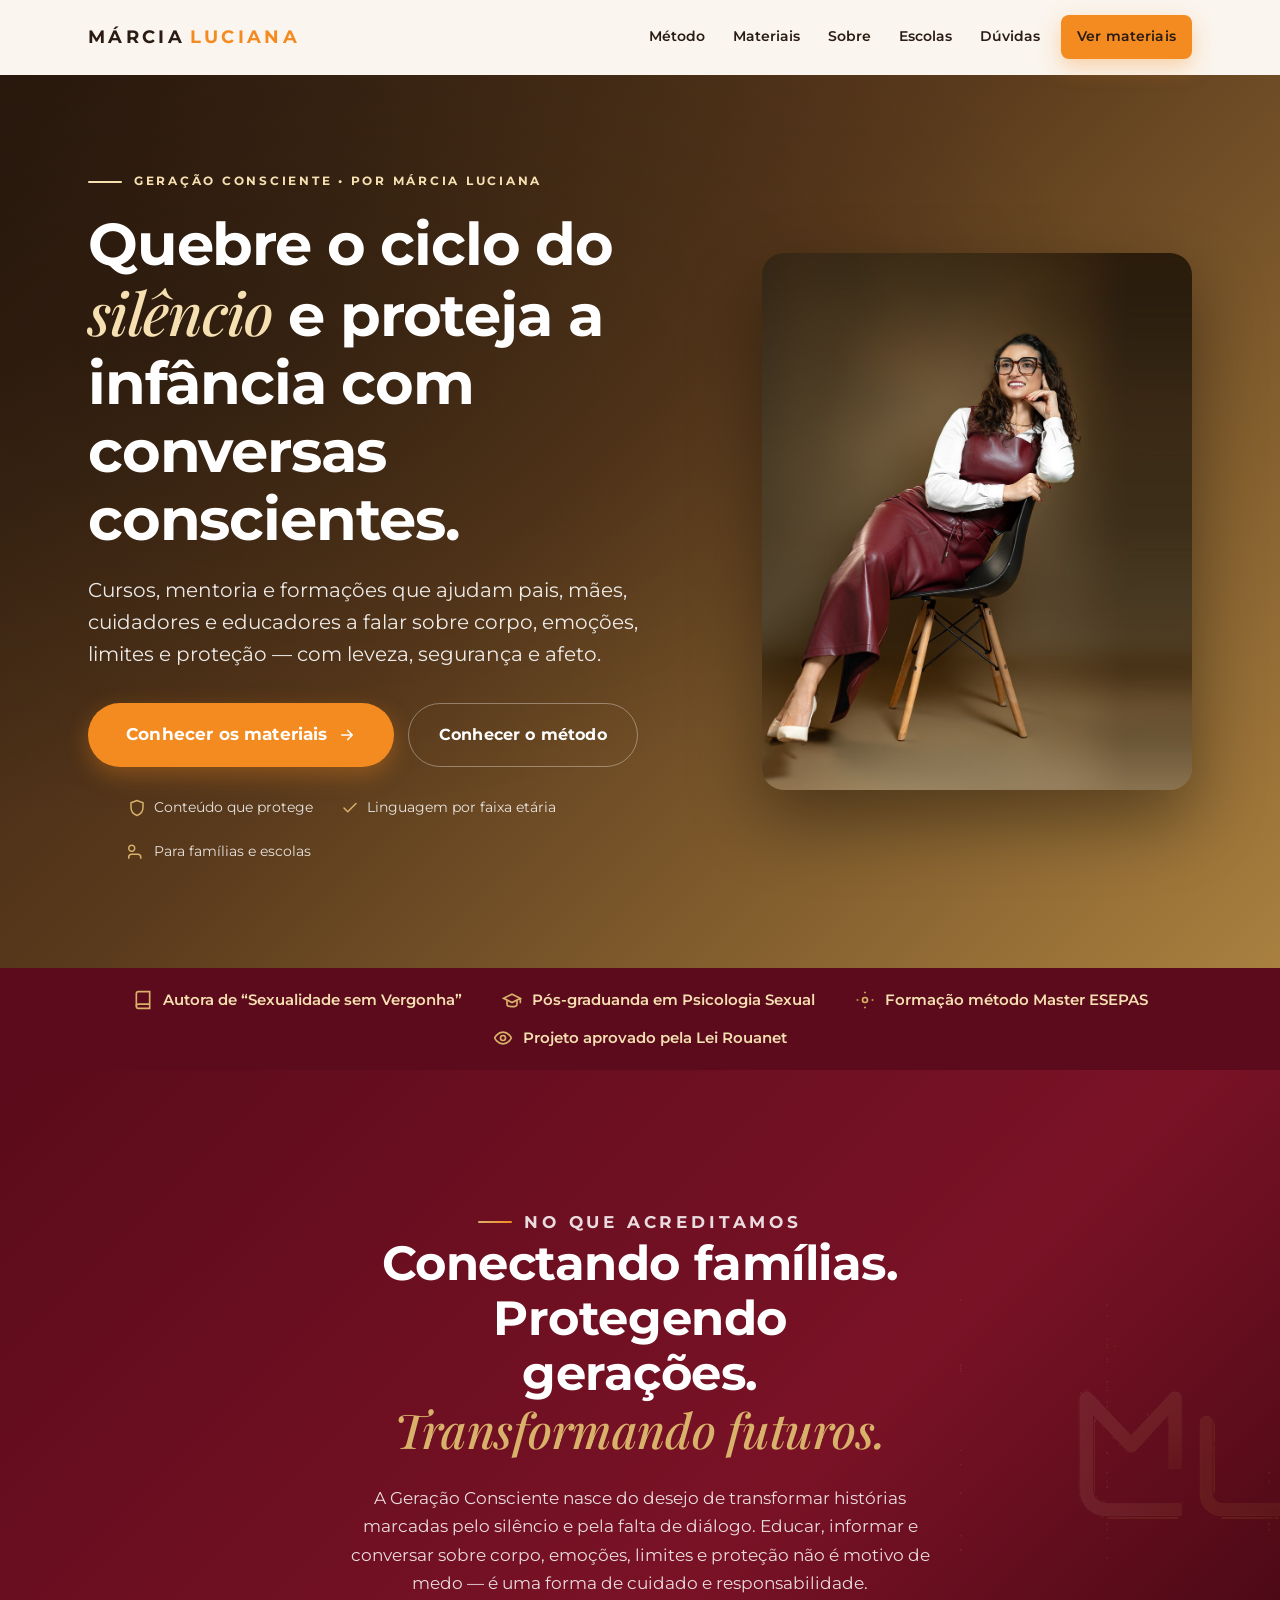
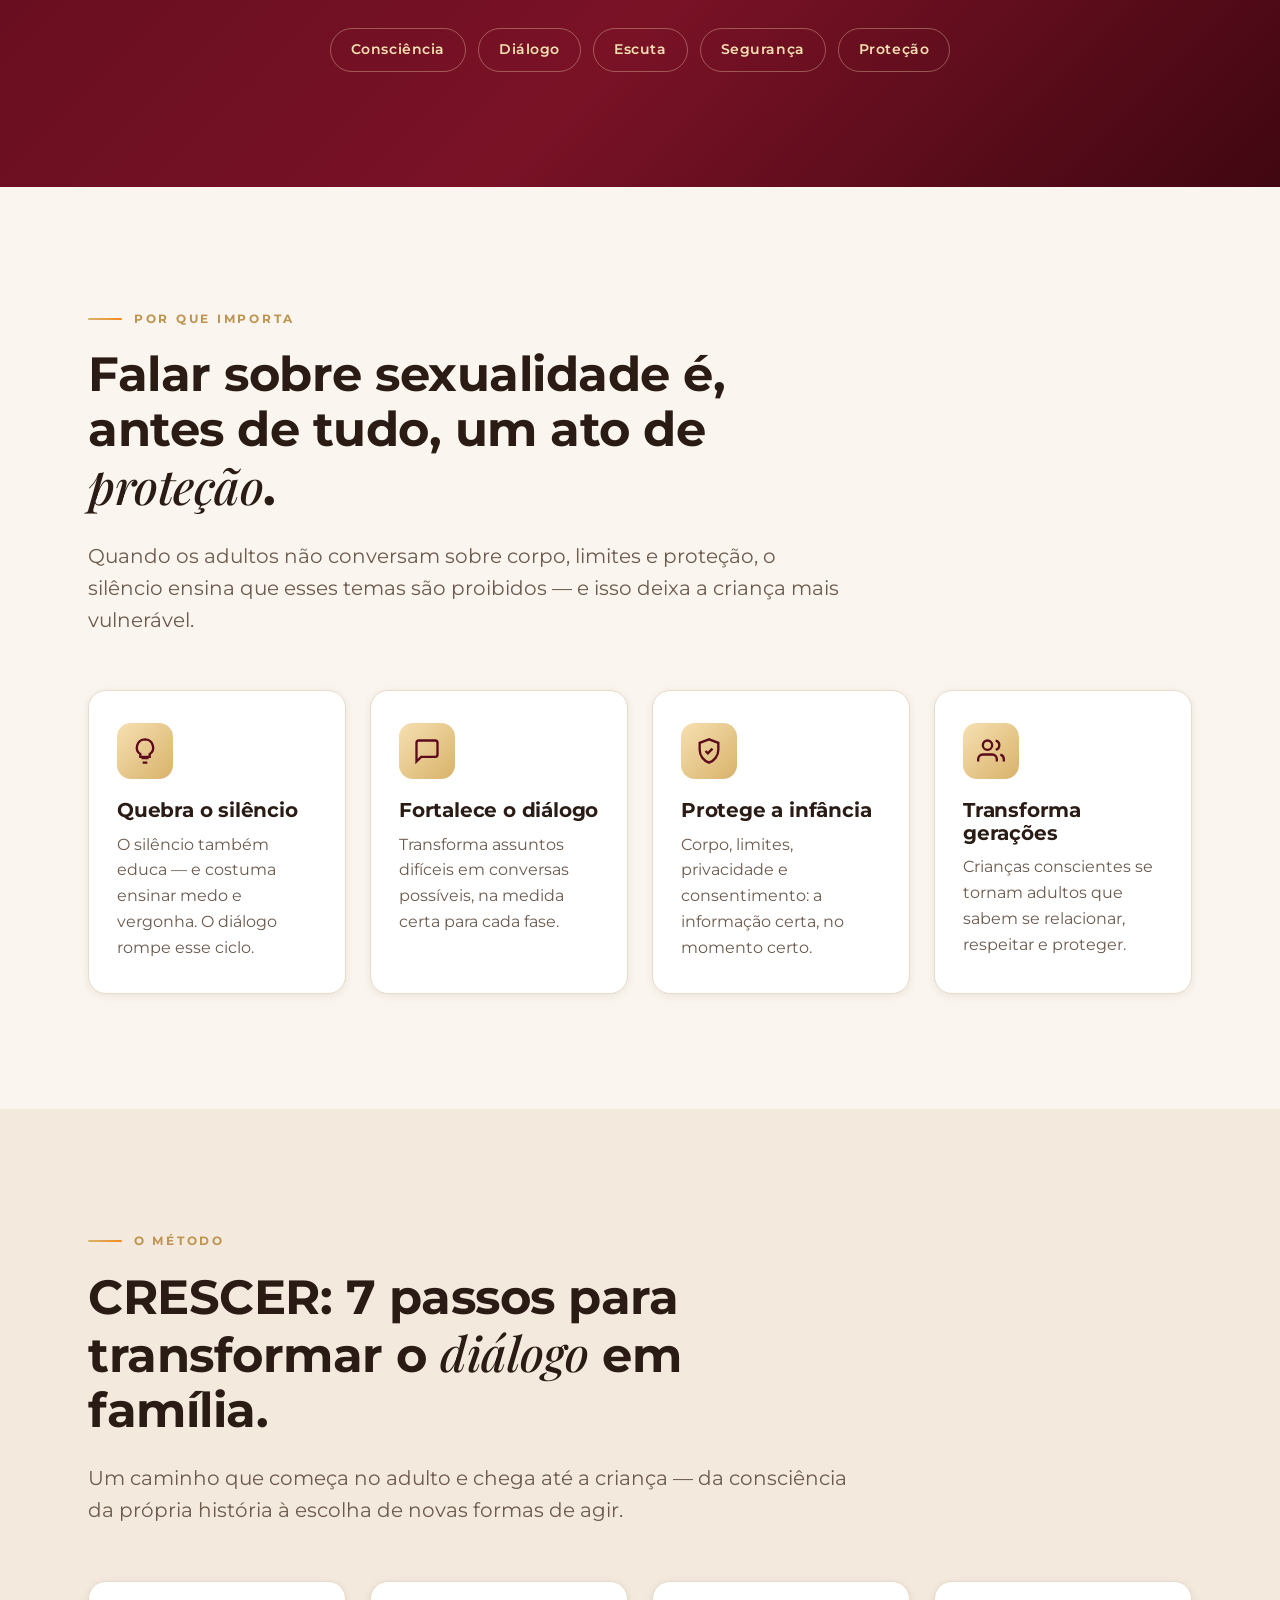
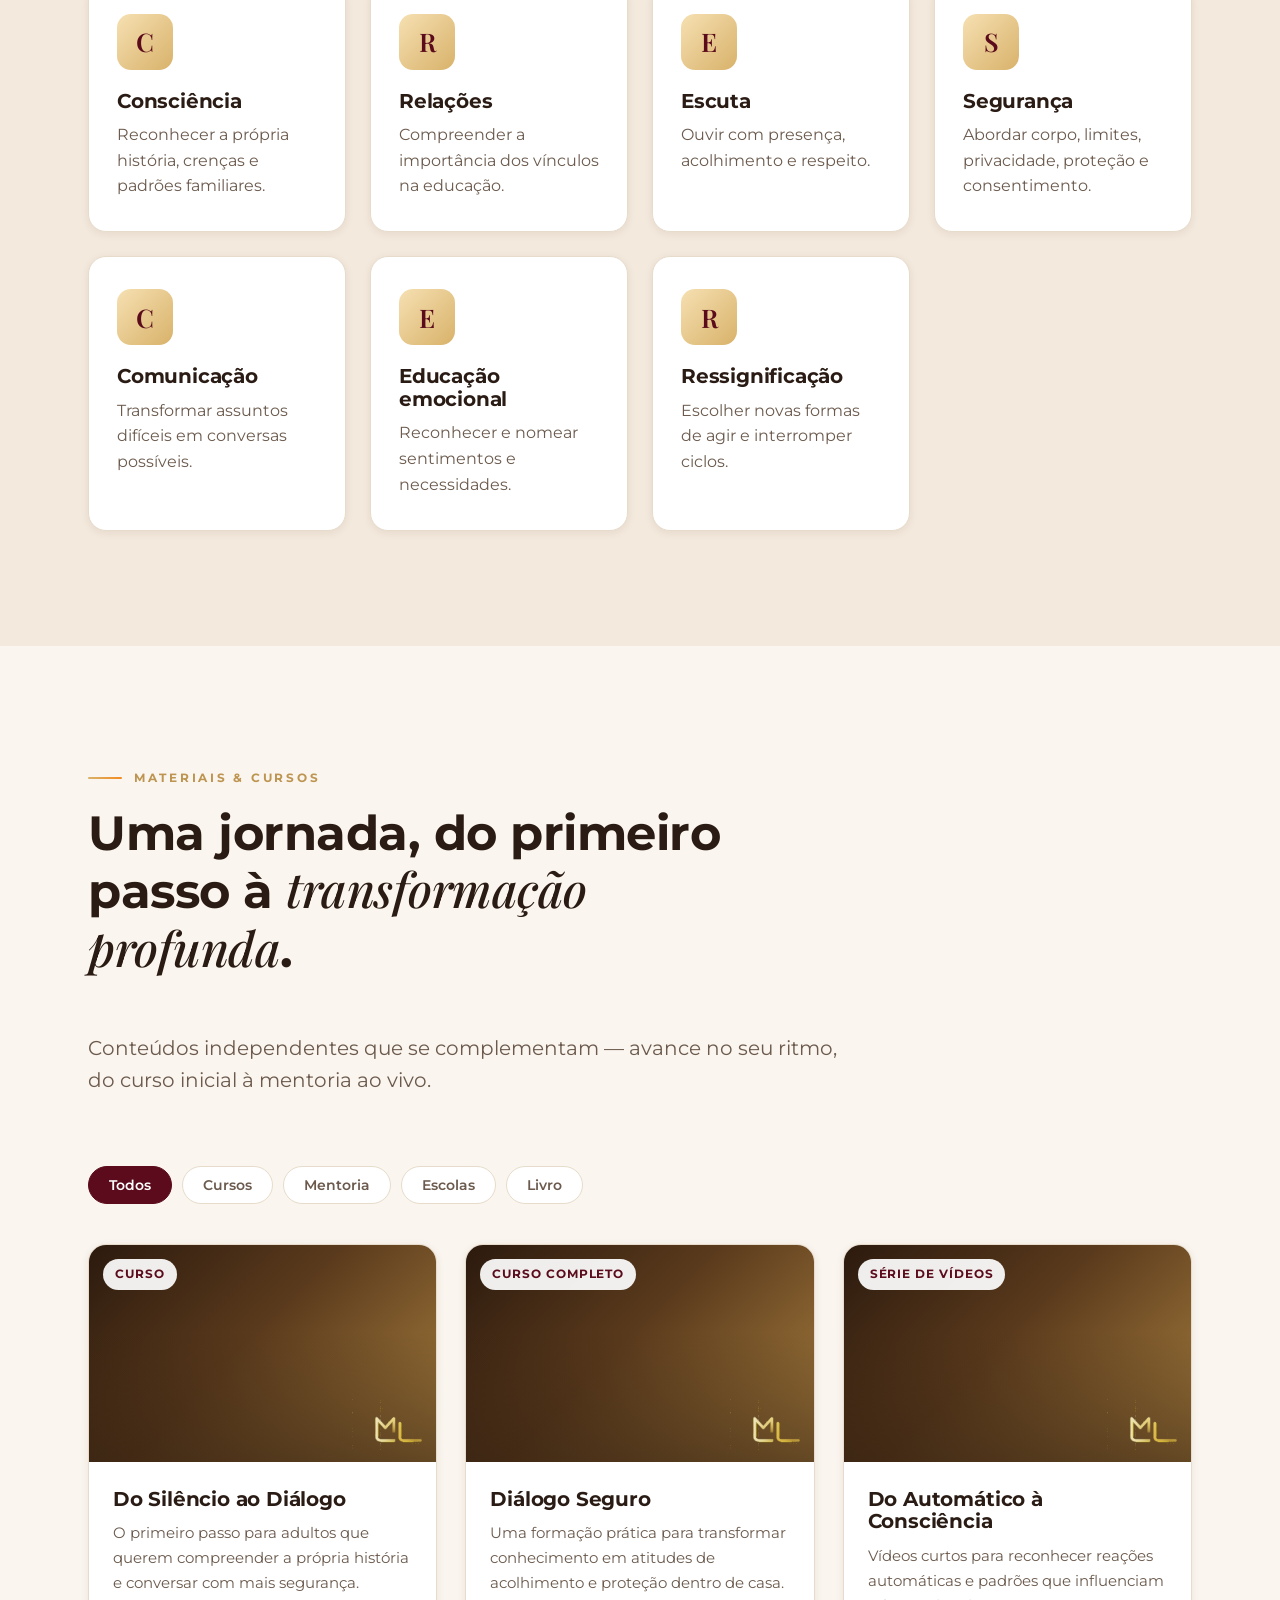
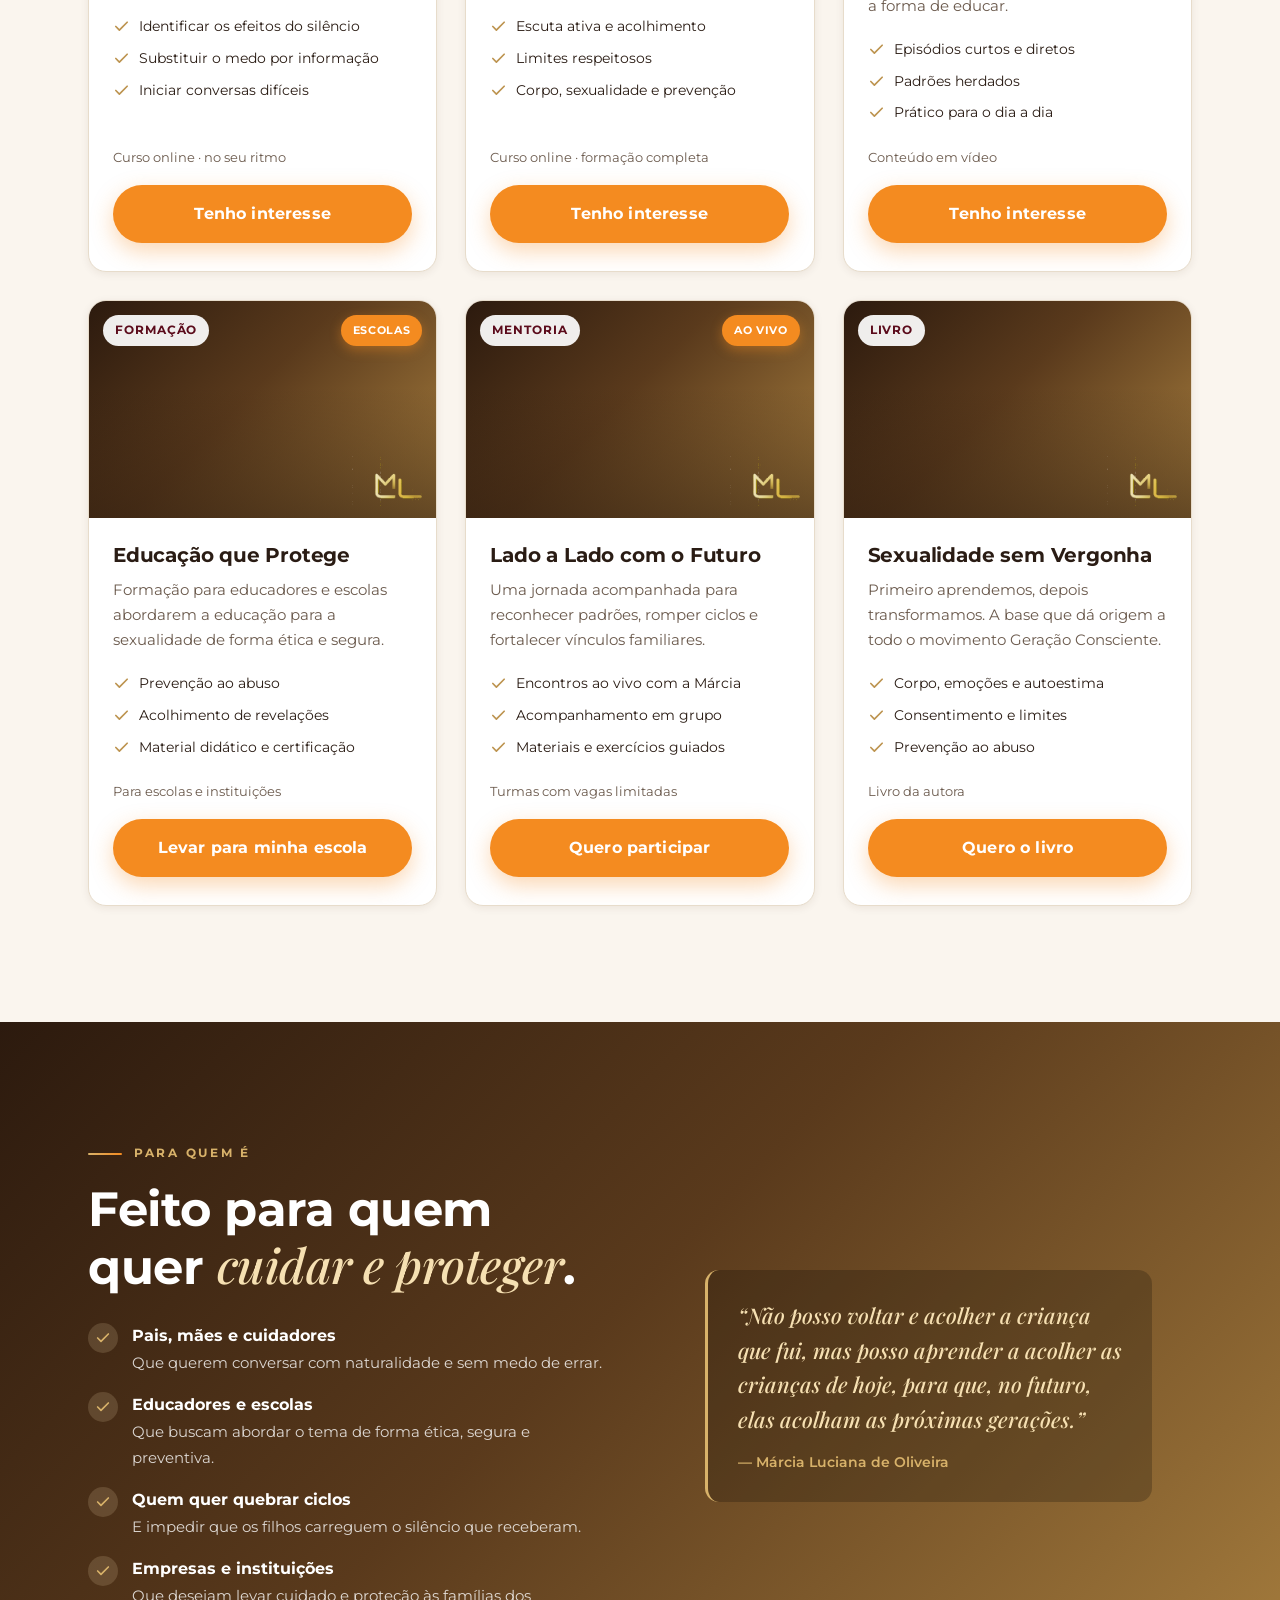
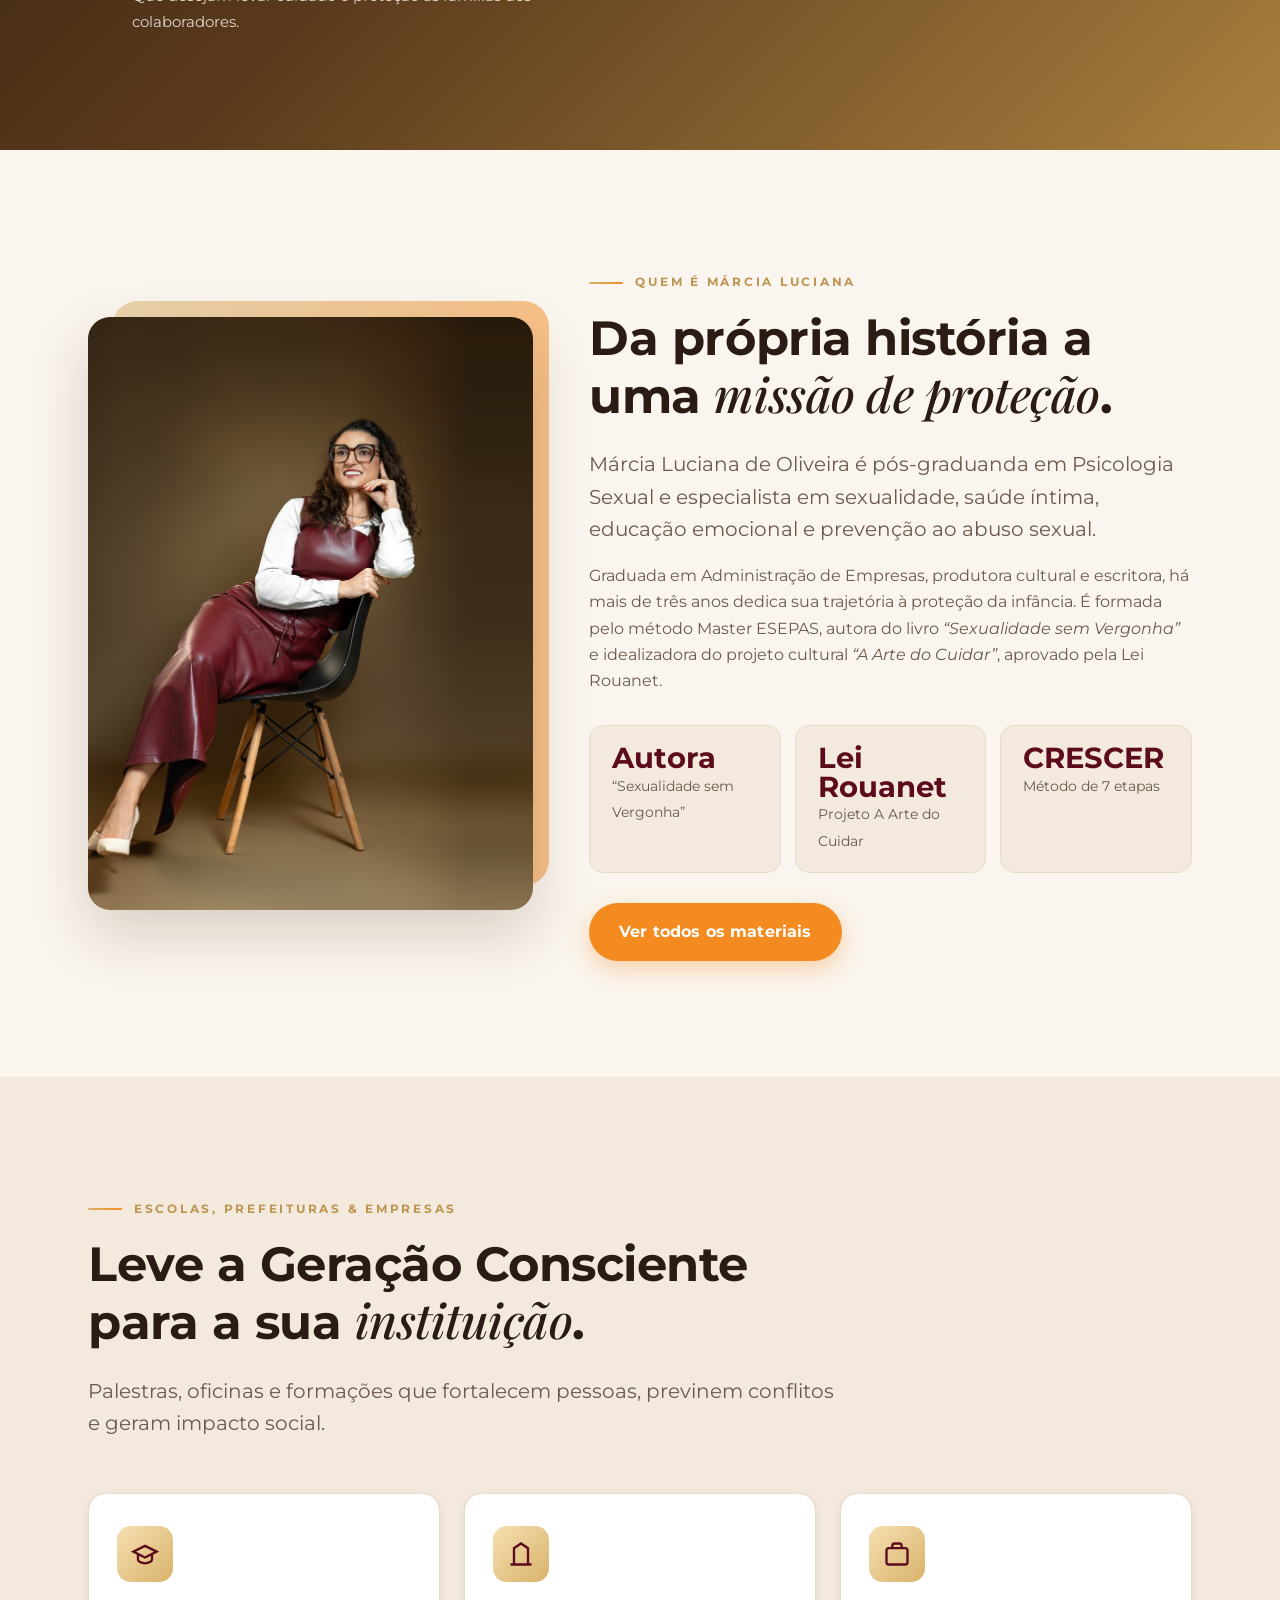
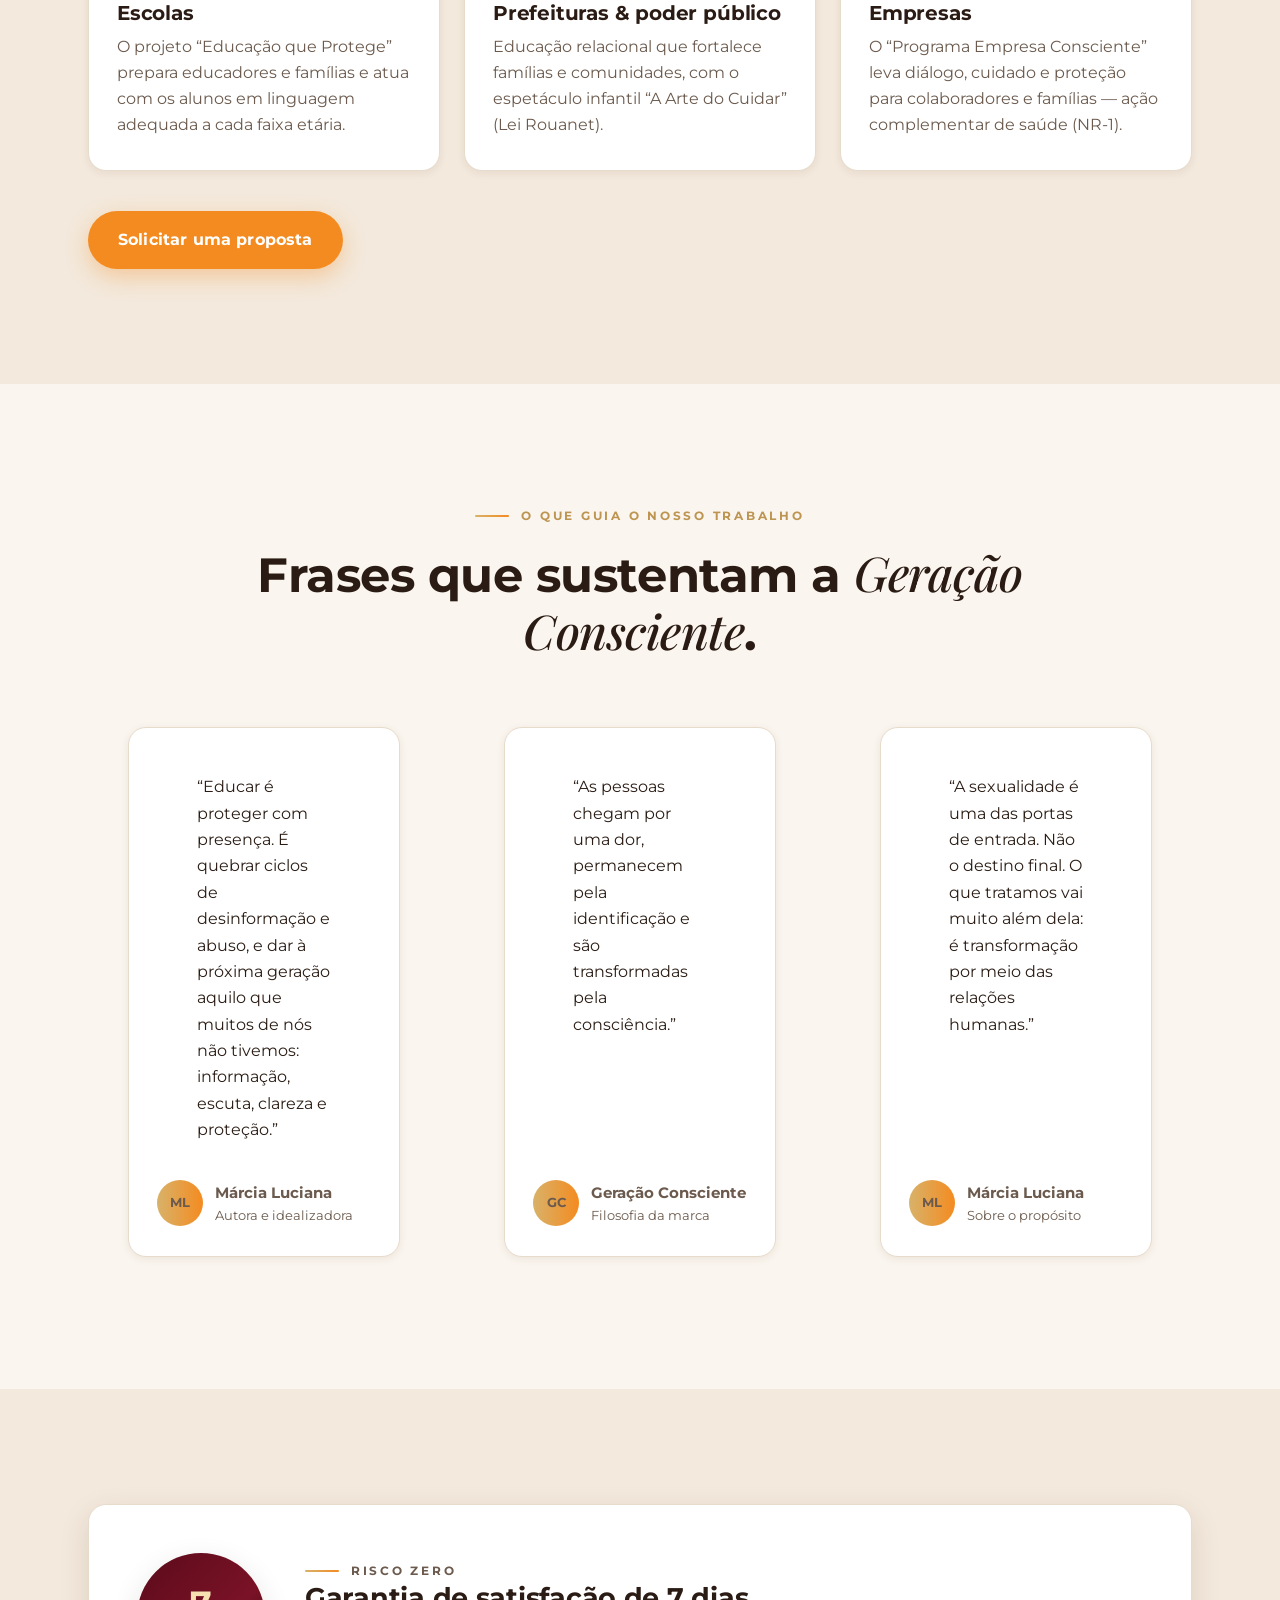
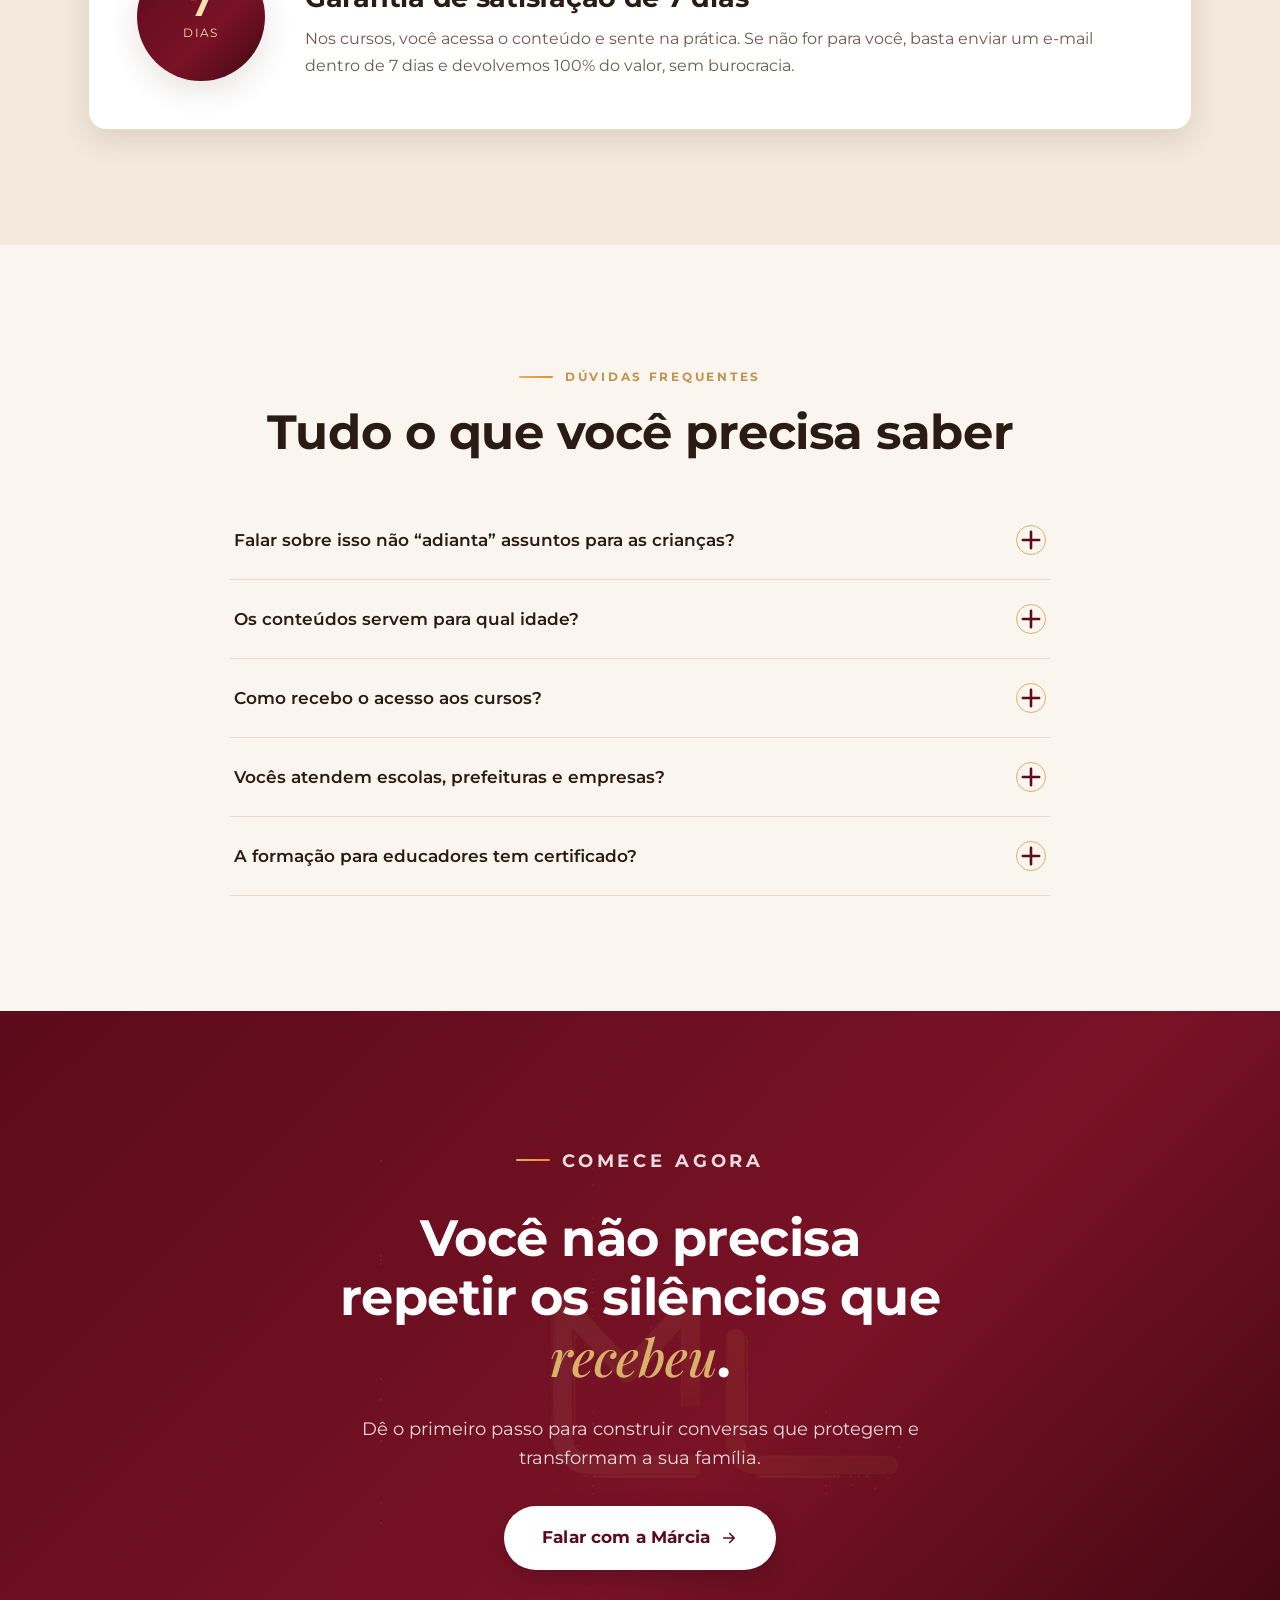
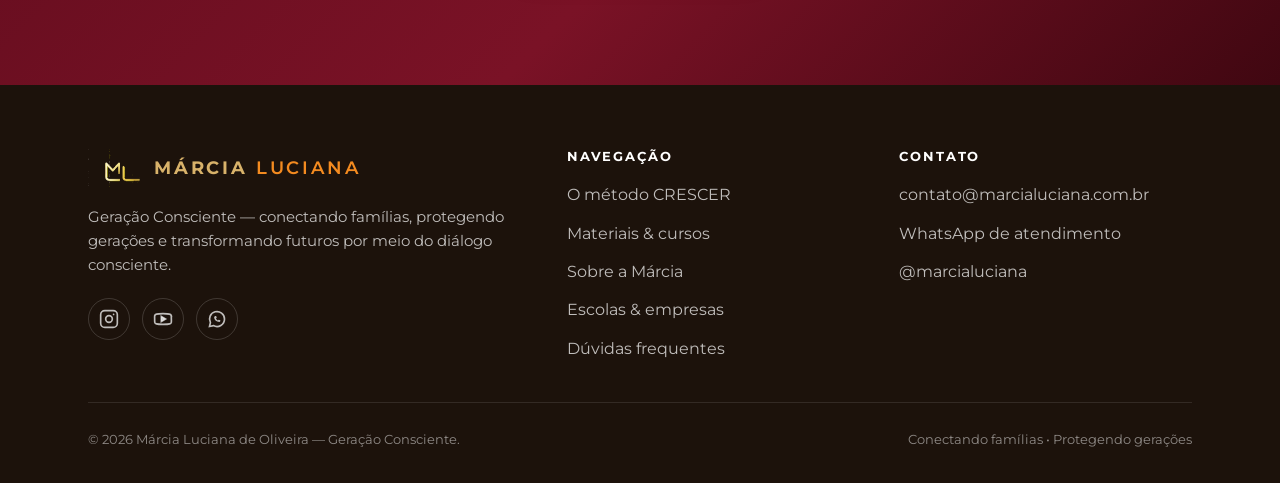
==== index.html @ 2e31415e "Centraliza a foto da seção Sobre Recorta marcia-sobre.jpg centralizando a Márcia no quadro (antes el" ====
<!DOCTYPE html>
<html lang="pt-BR">
<head>
  <meta charset="UTF-8" />
  <meta name="viewport" content="width=device-width, initial-scale=1.0" />
  <meta name="theme-color" content="#5b0b1b" />

  <!-- ===================== SEO ===================== -->
  <title>Márcia Luciana | Geração Consciente — diálogo e proteção em família</title>
  <meta name="description" content="Geração Consciente, por Márcia Luciana: cursos, mentoria e formações que ajudam famílias e escolas a falar sobre corpo, emoções, limites e proteção — quebrando o ciclo do silêncio e prevenindo o abuso." />
  <meta name="author" content="Márcia Luciana de Oliveira" />
  <link rel="canonical" href="https://www.marcialuciana.com.br/" />

  <!-- Open Graph / redes sociais -->
  <meta property="og:type" content="website" />
  <meta property="og:locale" content="pt_BR" />
  <meta property="og:title" content="Márcia Luciana | Geração Consciente" />
  <meta property="og:description" content="Quebre o ciclo do silêncio e proteja a infância com conversas conscientes sobre corpo, emoções, limites e proteção." />
  <meta property="og:image" content="assets/img/marcia-hero.jpg" />
  <meta name="twitter:card" content="summary_large_image" />

  <!-- Favicon -->
  <link rel="icon" type="image/png" href="assets/img/favicon.png" />
  <link rel="apple-touch-icon" href="assets/img/favicon.png" />

  <!-- Fontes -->
  <link rel="preconnect" href="https://fonts.googleapis.com" />
  <link rel="preconnect" href="https://fonts.gstatic.com" crossorigin />
  <link href="https://fonts.googleapis.com/css2?family=Montserrat:ital,wght@0,300;0,400;0,500;0,600;0,700;0,800;1,400&family=Playfair+Display:ital,wght@1,500;1,600&display=swap" rel="stylesheet" />

  <link rel="stylesheet" href="assets/css/styles.css?v=6" />

  <!-- Dados estruturados (SEO) -->
  <script type="application/ld+json">
  {
    "@context": "https://schema.org",
    "@type": "Person",
    "name": "Márcia Luciana de Oliveira",
    "jobTitle": "Especialista em sexualidade, educação emocional e prevenção ao abuso sexual",
    "description": "Pós-graduanda em Psicologia Sexual, autora do livro Sexualidade sem Vergonha e idealizadora do movimento Geração Consciente.",
    "image": "assets/img/marcia-hero.jpg",
    "url": "https://www.marcialuciana.com.br/"
  }
  </script>
</head>
<body>
  <a href="#cursos" class="btn" style="position:absolute;left:-9999px;top:0;z-index:999" onfocus="this.style.left='16px';this.style.top='16px'" onblur="this.style.left='-9999px'">Ir para os materiais</a>

  <!-- ============================ HEADER ============================ -->
  <header class="header" id="topo">
    <div class="container header__inner">
      <a href="#topo" class="brand" aria-label="Márcia Luciana - página inicial">
        <b>MÁRCIA</b> <span>LUCIANA</span>
      </a>

      <nav class="nav" id="nav" aria-label="Navegação principal">
        <a href="#metodo">Método</a>
        <a href="#cursos">Materiais</a>
        <a href="#sobre">Sobre</a>
        <a href="#escolas">Escolas</a>
        <a href="#faq">Dúvidas</a>
        <a href="#cursos" class="btn">Ver materiais</a>
      </nav>
    </div>
  </header>

  <main>
    <!-- ============================ HERO ============================ -->
    <section class="hero" id="inicio">
      <div class="container hero__grid">
        <div class="hero__content">
          <p class="eyebrow hero__eyebrow">Geração Consciente • por Márcia Luciana</p>
          <h1>Quebre o ciclo do <span class="serif">silêncio</span> e proteja a infância com conversas conscientes.</h1>
          <p class="hero__sub">
            Cursos, mentoria e formações que ajudam pais, mães, cuidadores e educadores a falar sobre
            corpo, emoções, limites e proteção — com leveza, segurança e afeto.
          </p>

          <div class="hero__actions">
            <a href="#cursos" class="btn btn--lg">
              Conhecer os materiais
              <svg viewBox="0 0 24 24" fill="none" stroke="currentColor" stroke-width="2.2" aria-hidden="true"><path d="M5 12h14M13 6l6 6-6 6" stroke-linecap="round" stroke-linejoin="round"/></svg>
            </a>
            <a href="#metodo" class="btn btn--ghost" style="color:#fff;border-color:rgba(255,255,255,.35)">Conhecer o método</a>
          </div>

          <ul class="hero__mini">
            <li><svg viewBox="0 0 24 24" fill="none" stroke="currentColor" stroke-width="2" aria-hidden="true"><path d="M12 2 4 5v6c0 5 3.4 9.4 8 11 4.6-1.6 8-6 8-11V5l-8-3Z"/></svg> Conteúdo que protege</li>
            <li><svg viewBox="0 0 24 24" fill="none" stroke="currentColor" stroke-width="2" aria-hidden="true"><path d="M20 6 9 17l-5-5" stroke-linecap="round" stroke-linejoin="round"/></svg> Linguagem por faixa etária</li>
            <li><svg viewBox="0 0 24 24" fill="none" stroke="currentColor" stroke-width="2" aria-hidden="true"><path d="M17 21v-2a4 4 0 0 0-4-4H5a4 4 0 0 0-4 4v2M9 7a4 4 0 1 0 0 .01"/></svg> Para famílias e escolas</li>
          </ul>
        </div>

        <div class="hero__photo">
          <img src="assets/img/marcia-hero-portrait.jpg?v=6" width="1000" height="1249"
               alt="Márcia Luciana, especialista em sexualidade e prevenção ao abuso" fetchpriority="high" />
        </div>
      </div>
    </section>

    <!-- ===================== FAIXA DE CONFIANÇA ===================== -->
    <section class="trust" aria-label="Credenciais">
      <div class="container trust__inner">
        <div class="trust__item"><svg viewBox="0 0 24 24" fill="none" stroke="currentColor" stroke-width="2" aria-hidden="true"><path d="M4 19.5A2.5 2.5 0 0 1 6.5 17H20"/><path d="M6.5 2H20v20H6.5A2.5 2.5 0 0 1 4 19.5v-15A2.5 2.5 0 0 1 6.5 2Z"/></svg> Autora de “Sexualidade sem Vergonha”</div>
        <div class="trust__item"><svg viewBox="0 0 24 24" fill="none" stroke="currentColor" stroke-width="2" aria-hidden="true"><path d="M22 10v6M2 10l10-5 10 5-10 5z"/><path d="M6 12v5c0 1.7 2.7 3 6 3s6-1.3 6-3v-5"/></svg> Pós-graduanda em Psicologia Sexual</div>
        <div class="trust__item"><svg viewBox="0 0 24 24" fill="none" stroke="currentColor" stroke-width="2" aria-hidden="true"><path d="M12 15a3 3 0 1 0 0-6 3 3 0 0 0 0 6Z"/><path d="M12 2v2m0 16v2m10-10h-2M4 12H2"/></svg> Formação método Master ESEPAS</div>
        <div class="trust__item"><svg viewBox="0 0 24 24" fill="none" stroke="currentColor" stroke-width="2" aria-hidden="true"><path d="M12 15a3 3 0 1 0 0-6 3 3 0 0 0 0 6Z"/><path d="M2 12s3-7 10-7 10 7 10 7-3 7-10 7-10-7-10-7Z"/></svg> Projeto aprovado pela Lei Rouanet</div>
      </div>
    </section>

    <!-- ============================ TESE ============================ -->
    <section class="tese section">
      <img class="tese__mono" src="assets/img/ml-monograma.png" alt="" aria-hidden="true" />
      <div class="container">
        <p class="eyebrow eyebrow--center eyebrow--light">No que acreditamos</p>
        <h2>Conectando famílias. Protegendo gerações. <span class="serif">Transformando futuros.</span></h2>
        <p>
          A Geração Consciente nasce do desejo de transformar histórias marcadas pelo silêncio e pela
          falta de diálogo. Educar, informar e conversar sobre corpo, emoções, limites e proteção não é
          motivo de medo — é uma forma de cuidado e responsabilidade.
        </p>
        <div class="tese__pills">
          <span>Consciência</span>
          <span>Diálogo</span>
          <span>Escuta</span>
          <span>Segurança</span>
          <span>Proteção</span>
        </div>
      </div>
    </section>

    <!-- ========================= PILARES ========================= -->
    <section class="section">
      <div class="container">
        <div class="pillars__head reveal">
          <p class="eyebrow">Por que importa</p>
          <h2 class="section-title">Falar sobre sexualidade é, antes de tudo, um ato de <span class="serif">proteção</span>.</h2>
          <p class="lead">Quando os adultos não conversam sobre corpo, limites e proteção, o silêncio ensina que esses temas são proibidos — e isso deixa a criança mais vulnerável.</p>
        </div>

        <div class="pillars__grid">
          <article class="pillar reveal">
            <div class="pillar__icon"><svg viewBox="0 0 24 24" fill="none" stroke="currentColor" stroke-width="2" aria-hidden="true"><path d="M9 18h6M10 22h4M12 2a7 7 0 0 0-4 12.7V17h8v-2.3A7 7 0 0 0 12 2Z"/></svg></div>
            <h3>Quebra o silêncio</h3>
            <p>O silêncio também educa — e costuma ensinar medo e vergonha. O diálogo rompe esse ciclo.</p>
          </article>
          <article class="pillar reveal">
            <div class="pillar__icon"><svg viewBox="0 0 24 24" fill="none" stroke="currentColor" stroke-width="2" aria-hidden="true"><path d="M21 15a2 2 0 0 1-2 2H7l-4 4V5a2 2 0 0 1 2-2h14a2 2 0 0 1 2 2Z"/></svg></div>
            <h3>Fortalece o diálogo</h3>
            <p>Transforma assuntos difíceis em conversas possíveis, na medida certa para cada fase.</p>
          </article>
          <article class="pillar reveal">
            <div class="pillar__icon"><svg viewBox="0 0 24 24" fill="none" stroke="currentColor" stroke-width="2" aria-hidden="true"><path d="M12 2 4 5v6c0 5 3.4 9.4 8 11 4.6-1.6 8-6 8-11V5l-8-3Z"/><path d="m9 12 2 2 4-4"/></svg></div>
            <h3>Protege a infância</h3>
            <p>Corpo, limites, privacidade e consentimento: a informação certa, no momento certo.</p>
          </article>
          <article class="pillar reveal">
            <div class="pillar__icon"><svg viewBox="0 0 24 24" fill="none" stroke="currentColor" stroke-width="2" aria-hidden="true"><path d="M17 21v-2a4 4 0 0 0-4-4H5a4 4 0 0 0-4 4v2"/><circle cx="9" cy="7" r="4"/><path d="M23 21v-2a4 4 0 0 0-3-3.9M16 3.1a4 4 0 0 1 0 7.8"/></svg></div>
            <h3>Transforma gerações</h3>
            <p>Crianças conscientes se tornam adultos que sabem se relacionar, respeitar e proteger.</p>
          </article>
        </div>
      </div>
    </section>

    <!-- ====================== MÉTODO CRESCER ====================== -->
    <section class="section section--areia2" id="metodo">
      <div class="container">
        <div class="pillars__head reveal">
          <p class="eyebrow">O método</p>
          <h2 class="section-title">CRESCER: 7 passos para transformar o <span class="serif">diálogo</span> em família.</h2>
          <p class="lead">Um caminho que começa no adulto e chega até a criança — da consciência da própria história à escolha de novas formas de agir.</p>
        </div>

        <div class="pillars__grid">
          <article class="pillar reveal"><div class="pillar__icon"><span style="font-family:var(--font-serif);font-size:1.6rem;font-weight:600">C</span></div><h3>Consciência</h3><p>Reconhecer a própria história, crenças e padrões familiares.</p></article>
          <article class="pillar reveal"><div class="pillar__icon"><span style="font-family:var(--font-serif);font-size:1.6rem;font-weight:600">R</span></div><h3>Relações</h3><p>Compreender a importância dos vínculos na educação.</p></article>
          <article class="pillar reveal"><div class="pillar__icon"><span style="font-family:var(--font-serif);font-size:1.6rem;font-weight:600">E</span></div><h3>Escuta</h3><p>Ouvir com presença, acolhimento e respeito.</p></article>
          <article class="pillar reveal"><div class="pillar__icon"><span style="font-family:var(--font-serif);font-size:1.6rem;font-weight:600">S</span></div><h3>Segurança</h3><p>Abordar corpo, limites, privacidade, proteção e consentimento.</p></article>
          <article class="pillar reveal"><div class="pillar__icon"><span style="font-family:var(--font-serif);font-size:1.6rem;font-weight:600">C</span></div><h3>Comunicação</h3><p>Transformar assuntos difíceis em conversas possíveis.</p></article>
          <article class="pillar reveal"><div class="pillar__icon"><span style="font-family:var(--font-serif);font-size:1.6rem;font-weight:600">E</span></div><h3>Educação emocional</h3><p>Reconhecer e nomear sentimentos e necessidades.</p></article>
          <article class="pillar reveal"><div class="pillar__icon"><span style="font-family:var(--font-serif);font-size:1.6rem;font-weight:600">R</span></div><h3>Ressignificação</h3><p>Escolher novas formas de agir e interromper ciclos.</p></article>
        </div>
      </div>
    </section>

    <!-- ============================ MATERIAIS ============================ -->
    <section class="section" id="cursos">
      <div class="container">
        <div class="cursos__head reveal">
          <div>
            <p class="eyebrow">Materiais &amp; cursos</p>
            <h2 class="section-title">Uma jornada, do primeiro passo à <span class="serif">transformação profunda</span>.</h2>
          </div>
          <p class="lead">Conteúdos independentes que se complementam — avance no seu ritmo, do curso inicial à mentoria ao vivo.</p>
        </div>

        <!-- Filtros por categoria -->
        <div class="filtros" role="tablist" aria-label="Filtrar por categoria">
          <button class="filtro is-active" data-filter="todos">Todos</button>
          <button class="filtro" data-filter="curso">Cursos</button>
          <button class="filtro" data-filter="mentoria">Mentoria</button>
          <button class="filtro" data-filter="escola">Escolas</button>
          <button class="filtro" data-filter="livro">Livro</button>
        </div>

        <div class="cards">

          <!-- Curso — Do Silêncio ao Diálogo -->
          <article class="card reveal" data-cat="curso">
            <div class="card__media">
              <span class="card__tag">Curso</span>
              <img class="mono-water" src="assets/img/ml-monograma.png" alt="" aria-hidden="true" />
            </div>
            <div class="card__body">
              <h3>Do Silêncio ao Diálogo</h3>
              <p class="card__desc">O primeiro passo para adultos que querem compreender a própria história e conversar com mais segurança.</p>
              <ul class="card__feat">
                <li><svg viewBox="0 0 24 24" fill="none" stroke="currentColor" stroke-width="2.4" aria-hidden="true"><path d="M20 6 9 17l-5-5" stroke-linecap="round" stroke-linejoin="round"/></svg> Identificar os efeitos do silêncio</li>
                <li><svg viewBox="0 0 24 24" fill="none" stroke="currentColor" stroke-width="2.4" aria-hidden="true"><path d="M20 6 9 17l-5-5" stroke-linecap="round" stroke-linejoin="round"/></svg> Substituir o medo por informação</li>
                <li><svg viewBox="0 0 24 24" fill="none" stroke="currentColor" stroke-width="2.4" aria-hidden="true"><path d="M20 6 9 17l-5-5" stroke-linecap="round" stroke-linejoin="round"/></svg> Iniciar conversas difíceis</li>
              </ul>
              <div class="card__foot">
                <p class="card__installments" style="margin-top:0">Curso online · no seu ritmo</p>
                <a class="btn btn--block" href="#contato" rel="noopener">Tenho interesse</a>
              </div>
            </div>
          </article>

          <!-- Curso completo — Diálogo Seguro -->
          <article class="card reveal" data-cat="curso">
            <div class="card__media">
              <span class="card__tag">Curso completo</span>
              <img class="mono-water" src="assets/img/ml-monograma.png" alt="" aria-hidden="true" />
            </div>
            <div class="card__body">
              <h3>Diálogo Seguro</h3>
              <p class="card__desc">Uma formação prática para transformar conhecimento em atitudes de acolhimento e proteção dentro de casa.</p>
              <ul class="card__feat">
                <li><svg viewBox="0 0 24 24" fill="none" stroke="currentColor" stroke-width="2.4" aria-hidden="true"><path d="M20 6 9 17l-5-5" stroke-linecap="round" stroke-linejoin="round"/></svg> Escuta ativa e acolhimento</li>
                <li><svg viewBox="0 0 24 24" fill="none" stroke="currentColor" stroke-width="2.4" aria-hidden="true"><path d="M20 6 9 17l-5-5" stroke-linecap="round" stroke-linejoin="round"/></svg> Limites respeitosos</li>
                <li><svg viewBox="0 0 24 24" fill="none" stroke="currentColor" stroke-width="2.4" aria-hidden="true"><path d="M20 6 9 17l-5-5" stroke-linecap="round" stroke-linejoin="round"/></svg> Corpo, sexualidade e prevenção</li>
              </ul>
              <div class="card__foot">
                <p class="card__installments" style="margin-top:0">Curso online · formação completa</p>
                <a class="btn btn--block" href="#contato" rel="noopener">Tenho interesse</a>
              </div>
            </div>
          </article>

          <!-- Série de vídeos — Do Automático à Consciência -->
          <article class="card reveal" data-cat="curso">
            <div class="card__media">
              <span class="card__tag">Série de vídeos</span>
              <img class="mono-water" src="assets/img/ml-monograma.png" alt="" aria-hidden="true" />
            </div>
            <div class="card__body">
              <h3>Do Automático à Consciência</h3>
              <p class="card__desc">Vídeos curtos para reconhecer reações automáticas e padrões que influenciam a forma de educar.</p>
              <ul class="card__feat">
                <li><svg viewBox="0 0 24 24" fill="none" stroke="currentColor" stroke-width="2.4" aria-hidden="true"><path d="M20 6 9 17l-5-5" stroke-linecap="round" stroke-linejoin="round"/></svg> Episódios curtos e diretos</li>
                <li><svg viewBox="0 0 24 24" fill="none" stroke="currentColor" stroke-width="2.4" aria-hidden="true"><path d="M20 6 9 17l-5-5" stroke-linecap="round" stroke-linejoin="round"/></svg> Padrões herdados</li>
                <li><svg viewBox="0 0 24 24" fill="none" stroke="currentColor" stroke-width="2.4" aria-hidden="true"><path d="M20 6 9 17l-5-5" stroke-linecap="round" stroke-linejoin="round"/></svg> Prático para o dia a dia</li>
              </ul>
              <div class="card__foot">
                <p class="card__installments" style="margin-top:0">Conteúdo em vídeo</p>
                <a class="btn btn--block" href="#contato" rel="noopener">Tenho interesse</a>
              </div>
            </div>
          </article>

          <!-- Formação — Educação que Protege (escolas) -->
          <article class="card reveal" data-cat="escola">
            <div class="card__media">
              <span class="card__tag">Formação</span>
              <span class="card__flag">Escolas</span>
              <img class="mono-water" src="assets/img/ml-monograma.png" alt="" aria-hidden="true" />
            </div>
            <div class="card__body">
              <h3>Educação que Protege</h3>
              <p class="card__desc">Formação para educadores e escolas abordarem a educação para a sexualidade de forma ética e segura.</p>
              <ul class="card__feat">
                <li><svg viewBox="0 0 24 24" fill="none" stroke="currentColor" stroke-width="2.4" aria-hidden="true"><path d="M20 6 9 17l-5-5" stroke-linecap="round" stroke-linejoin="round"/></svg> Prevenção ao abuso</li>
                <li><svg viewBox="0 0 24 24" fill="none" stroke="currentColor" stroke-width="2.4" aria-hidden="true"><path d="M20 6 9 17l-5-5" stroke-linecap="round" stroke-linejoin="round"/></svg> Acolhimento de revelações</li>
                <li><svg viewBox="0 0 24 24" fill="none" stroke="currentColor" stroke-width="2.4" aria-hidden="true"><path d="M20 6 9 17l-5-5" stroke-linecap="round" stroke-linejoin="round"/></svg> Material didático e certificação</li>
              </ul>
              <div class="card__foot">
                <p class="card__installments" style="margin-top:0">Para escolas e instituições</p>
                <a class="btn btn--block" href="#contato" rel="noopener">Levar para minha escola</a>
              </div>
            </div>
          </article>

          <!-- Mentoria — Lado a Lado com o Futuro -->
          <article class="card reveal" data-cat="mentoria">
            <div class="card__media">
              <span class="card__tag">Mentoria</span>
              <span class="card__flag">Ao vivo</span>
              <img class="mono-water" src="assets/img/ml-monograma.png" alt="" aria-hidden="true" />
            </div>
            <div class="card__body">
              <h3>Lado a Lado com o Futuro</h3>
              <p class="card__desc">Uma jornada acompanhada para reconhecer padrões, romper ciclos e fortalecer vínculos familiares.</p>
              <ul class="card__feat">
                <li><svg viewBox="0 0 24 24" fill="none" stroke="currentColor" stroke-width="2.4" aria-hidden="true"><path d="M20 6 9 17l-5-5" stroke-linecap="round" stroke-linejoin="round"/></svg> Encontros ao vivo com a Márcia</li>
                <li><svg viewBox="0 0 24 24" fill="none" stroke="currentColor" stroke-width="2.4" aria-hidden="true"><path d="M20 6 9 17l-5-5" stroke-linecap="round" stroke-linejoin="round"/></svg> Acompanhamento em grupo</li>
                <li><svg viewBox="0 0 24 24" fill="none" stroke="currentColor" stroke-width="2.4" aria-hidden="true"><path d="M20 6 9 17l-5-5" stroke-linecap="round" stroke-linejoin="round"/></svg> Materiais e exercícios guiados</li>
              </ul>
              <div class="card__foot">
                <p class="card__installments" style="margin-top:0">Turmas com vagas limitadas</p>
                <a class="btn btn--block" href="#contato" rel="noopener">Quero participar</a>
              </div>
            </div>
          </article>

          <!-- Livro — Sexualidade sem Vergonha -->
          <article class="card reveal" data-cat="livro">
            <div class="card__media">
              <span class="card__tag">Livro</span>
              <img class="mono-water" src="assets/img/ml-monograma.png" alt="" aria-hidden="true" />
            </div>
            <div class="card__body">
              <h3>Sexualidade sem Vergonha</h3>
              <p class="card__desc">Primeiro aprendemos, depois transformamos. A base que dá origem a todo o movimento Geração Consciente.</p>
              <ul class="card__feat">
                <li><svg viewBox="0 0 24 24" fill="none" stroke="currentColor" stroke-width="2.4" aria-hidden="true"><path d="M20 6 9 17l-5-5" stroke-linecap="round" stroke-linejoin="round"/></svg> Corpo, emoções e autoestima</li>
                <li><svg viewBox="0 0 24 24" fill="none" stroke="currentColor" stroke-width="2.4" aria-hidden="true"><path d="M20 6 9 17l-5-5" stroke-linecap="round" stroke-linejoin="round"/></svg> Consentimento e limites</li>
                <li><svg viewBox="0 0 24 24" fill="none" stroke="currentColor" stroke-width="2.4" aria-hidden="true"><path d="M20 6 9 17l-5-5" stroke-linecap="round" stroke-linejoin="round"/></svg> Prevenção ao abuso</li>
              </ul>
              <div class="card__foot">
                <p class="card__installments" style="margin-top:0">Livro da autora</p>
                <a class="btn btn--block" href="#contato" rel="noopener">Quero o livro</a>
              </div>
            </div>
          </article>

        </div>
      </div>
    </section>

    <!-- ========================= PARA QUEM É ========================= -->
    <section class="para section" id="para-quem">
      <div class="container para__grid">
        <div class="reveal">
          <p class="eyebrow eyebrow--light">Para quem é</p>
          <h2 class="section-title" style="color:#fff">Feito para quem quer <span class="serif" style="color:var(--creme)">cuidar e proteger</span>.</h2>
          <ul class="para__list">
            <li>
              <span class="chk"><svg viewBox="0 0 24 24" fill="none" stroke="currentColor" stroke-width="2.5" aria-hidden="true"><path d="M20 6 9 17l-5-5" stroke-linecap="round" stroke-linejoin="round"/></svg></span>
              <div><strong>Pais, mães e cuidadores</strong><span>Que querem conversar com naturalidade e sem medo de errar.</span></div>
            </li>
            <li>
              <span class="chk"><svg viewBox="0 0 24 24" fill="none" stroke="currentColor" stroke-width="2.5" aria-hidden="true"><path d="M20 6 9 17l-5-5" stroke-linecap="round" stroke-linejoin="round"/></svg></span>
              <div><strong>Educadores e escolas</strong><span>Que buscam abordar o tema de forma ética, segura e preventiva.</span></div>
            </li>
            <li>
              <span class="chk"><svg viewBox="0 0 24 24" fill="none" stroke="currentColor" stroke-width="2.5" aria-hidden="true"><path d="M20 6 9 17l-5-5" stroke-linecap="round" stroke-linejoin="round"/></svg></span>
              <div><strong>Quem quer quebrar ciclos</strong><span>E impedir que os filhos carreguem o silêncio que receberam.</span></div>
            </li>
            <li>
              <span class="chk"><svg viewBox="0 0 24 24" fill="none" stroke="currentColor" stroke-width="2.5" aria-hidden="true"><path d="M20 6 9 17l-5-5" stroke-linecap="round" stroke-linejoin="round"/></svg></span>
              <div><strong>Empresas e instituições</strong><span>Que desejam levar cuidado e proteção às famílias dos colaboradores.</span></div>
            </li>
          </ul>
        </div>
        <blockquote class="para__quote reveal">
          <span class="serif">“Não posso voltar e acolher a criança que fui, mas posso aprender a acolher as crianças de hoje, para que, no futuro, elas acolham as próximas gerações.”</span>
          <cite>— Márcia Luciana de Oliveira</cite>
        </blockquote>
      </div>
    </section>

    <!-- ============================ SOBRE ============================ -->
    <section class="section" id="sobre">
      <div class="container sobre__grid">
        <div class="sobre__photo reveal">
          <img src="assets/img/marcia-sobre.jpg?v=7" width="900" height="1199"
               alt="Retrato de Márcia Luciana de Oliveira" loading="lazy" />
        </div>
        <div class="reveal">
          <p class="eyebrow">Quem é Márcia Luciana</p>
          <h2 class="section-title">Da própria história a uma <span class="serif">missão de proteção</span>.</h2>
          <p class="lead" style="margin-bottom:18px">
            Márcia Luciana de Oliveira é pós-graduanda em Psicologia Sexual e especialista em sexualidade,
            saúde íntima, educação emocional e prevenção ao abuso sexual.
          </p>
          <p style="color:var(--tinta-suave);margin:0 0 8px">
            Graduada em Administração de Empresas, produtora cultural e escritora, há mais de três anos
            dedica sua trajetória à proteção da infância. É formada pelo método Master ESEPAS, autora do
            livro <em>“Sexualidade sem Vergonha”</em> e idealizadora do projeto cultural
            <em>“A Arte do Cuidar”</em>, aprovado pela Lei Rouanet.
          </p>

          <div class="sobre__stats">
            <div class="sobre__stat"><b>Autora</b><span>“Sexualidade sem Vergonha”</span></div>
            <div class="sobre__stat"><b>Lei Rouanet</b><span>Projeto A Arte do Cuidar</span></div>
            <div class="sobre__stat"><b>CRESCER</b><span>Método de 7 etapas</span></div>
          </div>

          <div style="margin-top:30px">
            <a href="#cursos" class="btn">Ver todos os materiais</a>
          </div>
        </div>
      </div>
    </section>

    <!-- ==================== ESCOLAS & EMPRESAS ==================== -->
    <section class="section section--areia2" id="escolas">
      <div class="container">
        <div class="pillars__head reveal">
          <p class="eyebrow">Escolas, prefeituras &amp; empresas</p>
          <h2 class="section-title">Leve a Geração Consciente para a sua <span class="serif">instituição</span>.</h2>
          <p class="lead">Palestras, oficinas e formações que fortalecem pessoas, previnem conflitos e geram impacto social.</p>
        </div>

        <div class="pillars__grid">
          <article class="pillar reveal">
            <div class="pillar__icon"><svg viewBox="0 0 24 24" fill="none" stroke="currentColor" stroke-width="2" aria-hidden="true"><path d="M22 10 12 5 2 10l10 5 10-5Z"/><path d="M6 12v5c0 1 2.7 3 6 3s6-2 6-3v-5"/></svg></div>
            <h3>Escolas</h3>
            <p>O projeto “Educação que Protege” prepara educadores e famílias e atua com os alunos em linguagem adequada a cada faixa etária.</p>
          </article>
          <article class="pillar reveal">
            <div class="pillar__icon"><svg viewBox="0 0 24 24" fill="none" stroke="currentColor" stroke-width="2" aria-hidden="true"><path d="M3 21h18M6 21V7l6-4 6 4v14M9 9h.01M15 9h.01M9 13h.01M15 13h.01"/></svg></div>
            <h3>Prefeituras &amp; poder público</h3>
            <p>Educação relacional que fortalece famílias e comunidades, com o espetáculo infantil “A Arte do Cuidar” (Lei Rouanet).</p>
          </article>
          <article class="pillar reveal">
            <div class="pillar__icon"><svg viewBox="0 0 24 24" fill="none" stroke="currentColor" stroke-width="2" aria-hidden="true"><rect x="3" y="7" width="18" height="14" rx="2"/><path d="M8 7V5a2 2 0 0 1 2-2h4a2 2 0 0 1 2 2v2"/></svg></div>
            <h3>Empresas</h3>
            <p>O “Programa Empresa Consciente” leva diálogo, cuidado e proteção para colaboradores e famílias — ação complementar de saúde (NR-1).</p>
          </article>
        </div>

        <div style="margin-top:40px" class="reveal">
          <a href="#contato" class="btn">Solicitar uma proposta</a>
        </div>
      </div>
    </section>

    <!-- ========================= FRASES QUE GUIAM ========================= -->
    <section class="section" id="depoimentos">
      <div class="container">
        <div class="reveal" style="text-align:center;margin-bottom:50px">
          <p class="eyebrow eyebrow--center">O que guia o nosso trabalho</p>
          <h2 class="section-title section-title--center">Frases que sustentam a <span class="serif">Geração Consciente</span>.</h2>
        </div>
        <div class="depo__grid">
          <figure class="depo reveal">
            <blockquote><p>“Educar é proteger com presença. É quebrar ciclos de desinformação e abuso, e dar à próxima geração aquilo que muitos de nós não tivemos: informação, escuta, clareza e proteção.”</p></blockquote>
            <figcaption class="depo__who"><span class="depo__avatar">ML</span><span><b>Márcia Luciana</b><span>Autora e idealizadora</span></span></figcaption>
          </figure>
          <figure class="depo reveal">
            <blockquote><p>“As pessoas chegam por uma dor, permanecem pela identificação e são transformadas pela consciência.”</p></blockquote>
            <figcaption class="depo__who"><span class="depo__avatar">GC</span><span><b>Geração Consciente</b><span>Filosofia da marca</span></span></figcaption>
          </figure>
          <figure class="depo reveal">
            <blockquote><p>“A sexualidade é uma das portas de entrada. Não o destino final. O que tratamos vai muito além dela: é transformação por meio das relações humanas.”</p></blockquote>
            <figcaption class="depo__who"><span class="depo__avatar">ML</span><span><b>Márcia Luciana</b><span>Sobre o propósito</span></span></figcaption>
          </figure>
        </div>
      </div>
    </section>

    <!-- ========================= GARANTIA ========================= -->
    <section class="section section--areia2">
      <div class="container">
        <div class="garantia reveal">
          <div class="garantia__inner">
            <div class="garantia__seal"><div><b>7</b><span>dias</span></div></div>
            <div>
              <p class="eyebrow">Risco zero</p>
              <h3>Garantia de satisfação de 7 dias</h3>
              <p>Nos cursos, você acessa o conteúdo e sente na prática. Se não for para você, basta enviar um e-mail dentro de 7 dias e devolvemos 100% do valor, sem burocracia.</p>
            </div>
          </div>
        </div>
      </div>
    </section>

    <!-- ============================ FAQ ============================ -->
    <section class="section" id="faq">
      <div class="container">
        <div class="reveal" style="text-align:center;margin-bottom:40px">
          <p class="eyebrow eyebrow--center">Dúvidas frequentes</p>
          <h2 class="section-title section-title--center">Tudo o que você precisa saber</h2>
        </div>

        <div class="faq reveal">
          <div class="faq__item">
            <button class="faq__q" aria-expanded="false">
              Falar sobre isso não “adianta” assuntos para as crianças?
              <span class="ic"><svg viewBox="0 0 24 24" fill="none" stroke="currentColor" stroke-width="2.2" aria-hidden="true"><path d="M12 5v14M5 12h14" stroke-linecap="round"/></svg></span>
            </button>
            <div class="faq__a"><p>Não. Falar sobre corpo, limites e proteção com linguagem adequada à idade não incentiva comportamentos — oferece informação, amplia a proteção e ajuda a criança a entender que seu corpo merece respeito.</p></div>
          </div>
          <div class="faq__item">
            <button class="faq__q" aria-expanded="false">
              Os conteúdos servem para qual idade?
              <span class="ic"><svg viewBox="0 0 24 24" fill="none" stroke="currentColor" stroke-width="2.2" aria-hidden="true"><path d="M12 5v14M5 12h14" stroke-linecap="round"/></svg></span>
            </button>
            <div class="faq__a"><p>Os materiais orientam o adulto a conversar em cada fase — primeira infância, idade escolar, pré-adolescência e adolescência — sempre com linguagem apropriada ao desenvolvimento.</p></div>
          </div>
          <div class="faq__item">
            <button class="faq__q" aria-expanded="false">
              Como recebo o acesso aos cursos?
              <span class="ic"><svg viewBox="0 0 24 24" fill="none" stroke="currentColor" stroke-width="2.2" aria-hidden="true"><path d="M12 5v14M5 12h14" stroke-linecap="round"/></svg></span>
            </button>
            <div class="faq__a"><p>Os cursos são online e você assiste no seu ritmo, pelo computador, celular ou tablet. Após a inscrição, o acesso é enviado por e-mail.</p></div>
          </div>
          <div class="faq__item">
            <button class="faq__q" aria-expanded="false">
              Vocês atendem escolas, prefeituras e empresas?
              <span class="ic"><svg viewBox="0 0 24 24" fill="none" stroke="currentColor" stroke-width="2.2" aria-hidden="true"><path d="M12 5v14M5 12h14" stroke-linecap="round"/></svg></span>
            </button>
            <div class="faq__a"><p>Sim. Há formações, palestras, oficinas e projetos culturais para instituições. Veja a seção “Escolas &amp; empresas” e solicite uma proposta pelo contato.</p></div>
          </div>
          <div class="faq__item">
            <button class="faq__q" aria-expanded="false">
              A formação para educadores tem certificado?
              <span class="ic"><svg viewBox="0 0 24 24" fill="none" stroke="currentColor" stroke-width="2.2" aria-hidden="true"><path d="M12 5v14M5 12h14" stroke-linecap="round"/></svg></span>
            </button>
            <div class="faq__a"><p>Sim. A formação “Educação que Protege” inclui material didático, aplicação prática e possibilidade de certificação.</p></div>
          </div>
        </div>
      </div>
    </section>

    <!-- ========================= CTA FINAL ========================= -->
    <section class="cta-final section">
      <img class="cta-final__mono" src="assets/img/ml-monograma.png" alt="" aria-hidden="true" />
      <div class="container">
        <p class="eyebrow eyebrow--center eyebrow--light">Comece agora</p>
        <h2>Você não precisa repetir os silêncios que <span class="serif">recebeu</span>.</h2>
        <p>Dê o primeiro passo para construir conversas que protegem e transformam a sua família.</p>
        <a href="#contato" class="btn btn--light btn--lg">
          Falar com a Márcia
          <svg viewBox="0 0 24 24" fill="none" stroke="currentColor" stroke-width="2.2" aria-hidden="true"><path d="M5 12h14M13 6l6 6-6 6" stroke-linecap="round" stroke-linejoin="round"/></svg>
        </a>
      </div>
    </section>
  </main>

  <!-- ============================ FOOTER ============================ -->
  <footer class="footer" id="contato">
    <div class="container">
      <div class="footer__grid">
        <div class="footer__brand-col">
          <div class="footer__brand">
            <img src="assets/img/ml-monograma.png" alt="Monograma Márcia Luciana" />
            <span class="name"><b>MÁRCIA</b> <span>LUCIANA</span></span>
          </div>
          <p>Geração Consciente — conectando famílias, protegendo gerações e transformando futuros por meio do diálogo consciente.</p>
          <div class="footer__social">
            <!-- Troque os href pelos perfis reais -->
            <a href="#" aria-label="Instagram" rel="noopener"><svg viewBox="0 0 24 24" fill="none" stroke="currentColor" stroke-width="2" aria-hidden="true"><rect x="2" y="2" width="20" height="20" rx="5"/><circle cx="12" cy="12" r="4"/><circle cx="17.5" cy="6.5" r="1" fill="currentColor" stroke="none"/></svg></a>
            <a href="#" aria-label="YouTube" rel="noopener"><svg viewBox="0 0 24 24" fill="none" stroke="currentColor" stroke-width="2" aria-hidden="true"><path d="M22 8.2a3 3 0 0 0-2.1-2.1C18 5.5 12 5.5 12 5.5s-6 0-7.9.6A3 3 0 0 0 2 8.2 31 31 0 0 0 2 12a31 31 0 0 0 .1 3.8 3 3 0 0 0 2.1 2.1c1.9.6 7.8.6 7.8.6s6 0 7.9-.6a3 3 0 0 0 2.1-2.1A31 31 0 0 0 22 12a31 31 0 0 0-.1-3.8Z"/><path d="m10 15 5-3-5-3Z" fill="currentColor"/></svg></a>
            <a href="#" aria-label="WhatsApp" rel="noopener"><svg viewBox="0 0 24 24" fill="none" stroke="currentColor" stroke-width="2" aria-hidden="true"><path d="M21 12a9 9 0 0 1-13.3 7.9L3 21l1.1-4.6A9 9 0 1 1 21 12Z"/><path d="M8.5 9c0 4 2.5 6.5 6.5 6.5.6 0 1-.4 1-1v-1l-2-.7-1 1a5 5 0 0 1-2.3-2.3l1-1L11 8.5H10c-.6 0-1 .4-1 1Z" fill="currentColor" stroke="none"/></svg></a>
          </div>
        </div>

        <div>
          <h4>Navegação</h4>
          <ul>
            <li><a href="#metodo">O método CRESCER</a></li>
            <li><a href="#cursos">Materiais &amp; cursos</a></li>
            <li><a href="#sobre">Sobre a Márcia</a></li>
            <li><a href="#escolas">Escolas &amp; empresas</a></li>
            <li><a href="#faq">Dúvidas frequentes</a></li>
          </ul>
        </div>

        <div>
          <h4>Contato</h4>
          <ul>
            <li><a href="mailto:contato@marcialuciana.com.br">contato@marcialuciana.com.br</a></li>
            <li><a href="#">WhatsApp de atendimento</a></li>
            <li><a href="#">@marcialuciana</a></li>
          </ul>
        </div>
      </div>

      <div class="footer__bottom">
        <span>© <span id="ano"></span> Márcia Luciana de Oliveira — Geração Consciente.</span>
        <span>Conectando famílias • Protegendo gerações</span>
      </div>
    </div>
  </footer>

  <script src="assets/js/main.js?v=6" defer></script>
</body>
</html>
---- assets/css/styles.css ----
/* ==========================================================================
   MÁRCIA LUCIANA — Landing page de cursos e produtos
   Design system baseado no Guia da Marca (Grupo Power)
   Paleta: Bordô #5b0b1b · Laranja #f48b20 · Dourado #d8b26a · Creme #f6e0b2
   Tipografia: Montserrat (base) + Playfair Display (acentos editoriais)
   ========================================================================== */

/* ---------- 1. Tokens / variáveis ---------------------------------------- */
:root {
  /* Cores da marca */
  --bordo:        #5b0b1b;
  --bordo-dark:   #400711;
  --laranja:      #f48b20;
  --laranja-dark: #db7712;
  --dourado:      #d8b26a;
  --dourado-dark: #bd9450;
  --creme:        #f6e0b2;
  --branco:       #ffffff;

  /* Neutros quentes derivados */
  --areia:        #faf5ee;   /* fundo claro principal */
  --areia-2:      #f3e9dc;   /* fundo alternado */
  --tinta:        #2a1c14;   /* texto principal */
  --tinta-suave:  #6b5a4d;   /* texto secundário */
  --linha:        #e7dccb;   /* bordas sutis */

  /* Gradientes */
  --grad-quente:  linear-gradient(135deg, #2c1a0e 0%, #5a3a1c 45%, #a9803f 100%);
  --grad-bordo:   linear-gradient(135deg, #5b0b1b 0%, #7a1226 60%, #400711 100%);
  --grad-ouro:    linear-gradient(90deg, var(--dourado) 0%, var(--laranja) 100%);

  /* Sombras (com tom quente) */
  --sombra-sm: 0 2px 8px rgba(59, 34, 16, .08);
  --sombra-md: 0 10px 30px rgba(59, 34, 16, .12);
  --sombra-lg: 0 24px 60px rgba(59, 34, 16, .18);

  /* Layout */
  --container: 1200px;
  --radius:    18px;
  --radius-sm: 12px;
  --ease:      cubic-bezier(.22, .61, .36, 1);

  --font-base: "Montserrat", -apple-system, BlinkMacSystemFont, "Segoe UI", Roboto, sans-serif;
  --font-serif: "Playfair Display", Georgia, "Times New Roman", serif;
}

/* ---------- 2. Reset / base --------------------------------------------- */
*, *::before, *::after { box-sizing: border-box; }

html { scroll-behavior: smooth; -webkit-text-size-adjust: 100%; }

@media (prefers-reduced-motion: reduce) {
  html { scroll-behavior: auto; }
  *, *::before, *::after { animation-duration: .001ms !important; transition-duration: .001ms !important; }
}

body {
  margin: 0;
  font-family: var(--font-base);
  font-weight: 400;
  color: var(--tinta);
  background: var(--areia);
  line-height: 1.65;
  -webkit-font-smoothing: antialiased;
  text-rendering: optimizeLegibility;
  overflow-x: hidden;
}

img { max-width: 100%; display: block; height: auto; }
a { color: inherit; text-decoration: none; }
button { font-family: inherit; cursor: pointer; }

h1, h2, h3, h4 { line-height: 1.15; margin: 0 0 .5em; font-weight: 700; letter-spacing: -.01em; }

/* palavra de destaque em serifa itálica (assinatura editorial da marca) */
.serif { font-family: var(--font-serif); font-style: italic; font-weight: 500; }

/* Foco acessível visível */
:focus-visible {
  outline: 3px solid var(--laranja);
  outline-offset: 3px;
  border-radius: 4px;
}

/* ---------- 3. Utilitários ---------------------------------------------- */
.container { width: 100%; max-width: var(--container); margin-inline: auto; padding-inline: clamp(20px, 5vw, 48px); }

.section { padding-block: clamp(64px, 9vw, 120px); }
.section--areia2 { background: var(--areia-2); }

.eyebrow {
  display: inline-flex; align-items: center; gap: 12px;
  font-size: .78rem; font-weight: 700; letter-spacing: .22em; text-transform: uppercase;
  color: var(--dourado-dark); margin: 0 0 18px;
}
.eyebrow::before { content: ""; width: 34px; height: 2px; background: var(--grad-ouro); border-radius: 2px; }
.eyebrow--center { justify-content: center; }
.eyebrow--light { color: var(--dourado); }

.section-title { font-size: clamp(1.9rem, 4.2vw, 3rem); max-width: 20ch; }
.section-title--center { margin-inline: auto; text-align: center; max-width: 24ch; }
.lead { font-size: clamp(1.05rem, 2.2vw, 1.22rem); color: var(--tinta-suave); max-width: 60ch; }
.text-center { text-align: center; }
.mx-auto { margin-inline: auto; }

/* Botões */
.btn {
  --btn-bg: var(--laranja);
  display: inline-flex; align-items: center; justify-content: center; gap: 10px;
  padding: 16px 30px; border: none; border-radius: 999px;
  font-size: 1rem; font-weight: 700; letter-spacing: .01em;
  background: var(--btn-bg); color: #fff;
  box-shadow: 0 8px 22px rgba(244, 139, 32, .34);
  transition: transform .25s var(--ease), box-shadow .25s var(--ease), background .25s var(--ease);
  will-change: transform;
}
.btn:hover { background: var(--laranja-dark); transform: translateY(-3px); box-shadow: 0 14px 30px rgba(244, 139, 32, .42); }
.btn:active { transform: translateY(-1px); }
.btn svg { width: 18px; height: 18px; }

.btn--ghost {
  background: transparent; color: var(--tinta);
  border: 1.5px solid var(--linha); box-shadow: none;
}
.btn--ghost:hover { background: #fff; border-color: var(--dourado); color: var(--bordo); box-shadow: var(--sombra-sm); }

.btn--light { background: #fff; color: var(--bordo); box-shadow: 0 10px 26px rgba(0,0,0,.18); }
.btn--light:hover { background: var(--creme); color: var(--bordo); }

.btn--block { width: 100%; }
.btn--lg { padding: 18px 38px; font-size: 1.05rem; }

/* Reveal on scroll */
.reveal { opacity: 0; transform: translateY(28px); transition: opacity .7s var(--ease), transform .7s var(--ease); }
.reveal.is-visible { opacity: 1; transform: none; }

/* ---------- 4. Header --------------------------------------------------- */
.header {
  position: sticky; top: 0; z-index: 100;
  background: rgba(250, 245, 238, .92);
  backdrop-filter: saturate(140%) blur(12px);
  -webkit-backdrop-filter: saturate(140%) blur(12px);
  border-bottom: 1px solid transparent;
  transition: box-shadow .3s var(--ease), border-color .3s var(--ease), background .3s var(--ease);
}
.header.is-scrolled { box-shadow: var(--sombra-sm); border-color: var(--linha); }
.header__inner { display: flex; flex-wrap: wrap; align-items: center; justify-content: space-between; gap: 10px 24px; min-height: 74px; }

.brand { display: inline-flex; align-items: baseline; gap: .4ch; font-size: 1.15rem; letter-spacing: .18em; font-weight: 600; white-space: nowrap; }
.brand b { font-weight: 700; color: var(--tinta); }
.brand span { color: var(--laranja); font-weight: 700; }

.nav { display: flex; flex-wrap: wrap; align-items: center; justify-content: flex-end; gap: 4px 6px; }
.nav a {
  padding: 9px 11px; font-size: .9rem; font-weight: 600; color: var(--tinta);
  border-radius: 8px; transition: color .2s, background .2s; white-space: nowrap;
}
.nav a:hover { color: var(--bordo); background: rgba(216, 178, 106, .16); }
.header .btn { padding: 10px 16px; margin-left: 4px; }

.nav-toggle {
  display: none; width: 46px; height: 46px; border: 1px solid var(--linha); border-radius: 12px;
  background: #fff; flex-direction: column; gap: 5px; align-items: center; justify-content: center;
}
.nav-toggle span { width: 22px; height: 2px; background: var(--tinta); border-radius: 2px; transition: transform .3s, opacity .3s; }
.nav-toggle[aria-expanded="true"] span:nth-child(1) { transform: translateY(7px) rotate(45deg); }
.nav-toggle[aria-expanded="true"] span:nth-child(2) { opacity: 0; }
.nav-toggle[aria-expanded="true"] span:nth-child(3) { transform: translateY(-7px) rotate(-45deg); }

/* ---------- 5. Hero ----------------------------------------------------- */
.hero { position: relative; background: var(--grad-quente); color: #fff; overflow: hidden; }
.hero::after { /* vinheta suave */
  content: ""; position: absolute; inset: 0;
  background: radial-gradient(120% 90% at 15% 30%, rgba(0,0,0,.28), transparent 60%);
  pointer-events: none;
}
.hero__grid {
  position: relative; z-index: 2;
  display: grid; grid-template-columns: 1.05fr .95fr; align-items: center; gap: 40px;
  padding-block: clamp(48px, 7vw, 90px);
}
.hero__eyebrow { color: var(--creme); }
.hero__eyebrow::before { background: var(--creme); }
.hero h1 { font-size: clamp(2.1rem, 5.2vw, 3.7rem); letter-spacing: -.02em; margin-bottom: .35em; }
.hero h1 .serif { color: var(--creme); }
.hero__sub { font-size: clamp(1.05rem, 2vw, 1.22rem); color: rgba(255,255,255,.9); max-width: 46ch; margin-bottom: 32px; }
.hero__actions { display: flex; flex-wrap: wrap; gap: 14px; margin-bottom: 30px; }
.hero__mini { display: flex; flex-wrap: wrap; gap: 20px 28px; font-size: .9rem; color: rgba(255,255,255,.85); }
.hero__mini li { display: flex; align-items: center; gap: 8px; list-style: none; }
.hero__mini svg { width: 18px; height: 18px; color: var(--dourado); flex: none; }
.hero__mini ul { display: contents; }

.hero__photo { position: relative; width: 100%; max-width: 430px; margin-left: auto; }
.hero__photo img {
  width: 100%; aspect-ratio: 4 / 5; object-fit: cover; object-position: 50% 45%;
  border-radius: 22px; box-shadow: 0 30px 70px rgba(0,0,0,.4);
}
.hero__badge {
  position: absolute; left: -18px; bottom: 26px;
  background: rgba(255,255,255,.95); color: var(--bordo);
  padding: 14px 20px; border-radius: 16px; box-shadow: var(--sombra-md);
  display: flex; align-items: center; gap: 12px; max-width: 240px;
}
.hero__badge strong { display: block; font-size: 1.5rem; line-height: 1; color: var(--laranja); }
.hero__badge span { font-size: .8rem; color: var(--tinta-suave); font-weight: 600; }
.hero__badge .mono { width: 40px; height: auto; }

/* ---------- 6. Faixa de confiança -------------------------------------- */
.trust { background: var(--bordo); color: var(--creme); }
.trust__inner { display: flex; flex-wrap: wrap; justify-content: center; gap: 14px 40px; padding-block: 20px; text-align: center; }
.trust__item { display: flex; align-items: center; gap: 10px; font-size: .92rem; font-weight: 600; }
.trust__item svg { width: 20px; height: 20px; color: var(--dourado); flex: none; }

/* ---------- 7. Tese (banda bordô) -------------------------------------- */
.tese { position: relative; background: var(--grad-bordo); color: #fff; text-align: center; overflow: hidden; }
.tese__mono { position: absolute; right: -40px; top: 50%; transform: translateY(-50%); width: 360px; opacity: .08; pointer-events: none; }
.tese .container { position: relative; z-index: 2; }
.tese h2 { font-size: clamp(1.8rem, 4.5vw, 3rem); max-width: 16ch; margin-inline: auto; }
.tese h2 .serif { color: var(--dourado); }
.tese p { color: rgba(255,255,255,.85); max-width: 56ch; margin: 22px auto 0; font-size: 1.08rem; }
.tese__pills { display: flex; flex-wrap: wrap; justify-content: center; gap: 12px; margin-top: 30px; }
.tese__pills span {
  border: 1px solid rgba(246, 224, 178, .35); color: var(--creme);
  padding: 9px 20px; border-radius: 999px; font-size: .9rem; font-weight: 600; letter-spacing: .04em;
}

/* ---------- 8. Pilares / proposta -------------------------------------- */
.pillars__head { max-width: 760px; margin-bottom: 54px; }
.pillars__grid { display: grid; grid-template-columns: repeat(auto-fit, minmax(240px, 1fr)); gap: 24px; }
.pillar {
  background: #fff; border: 1px solid var(--linha); border-radius: var(--radius);
  padding: 32px 28px; box-shadow: var(--sombra-sm);
  transition: transform .3s var(--ease), box-shadow .3s var(--ease);
}
.pillar:hover { transform: translateY(-6px); box-shadow: var(--sombra-md); }
.pillar__icon {
  width: 56px; height: 56px; border-radius: 14px; display: grid; place-items: center;
  background: linear-gradient(135deg, var(--creme), var(--dourado)); color: var(--bordo); margin-bottom: 20px;
}
.pillar__icon svg { width: 28px; height: 28px; }
.pillar h3 { font-size: 1.22rem; }
.pillar p { color: var(--tinta-suave); font-size: .98rem; margin: 0; }

/* ---------- 9. Cursos / produtos --------------------------------------- */
.cursos__head { display: flex; flex-wrap: wrap; align-items: flex-end; justify-content: space-between; gap: 24px; margin-bottom: 50px; }
.cursos__head .lead { margin-top: 6px; }

.filtros { display: flex; flex-wrap: wrap; gap: 10px; margin-bottom: 40px; }
.filtro {
  border: 1.5px solid var(--linha); background: #fff; color: var(--tinta-suave);
  padding: 9px 20px; border-radius: 999px; font-size: .9rem; font-weight: 600;
  transition: all .2s var(--ease);
}
.filtro:hover { border-color: var(--dourado); color: var(--bordo); }
.filtro.is-active { background: var(--bordo); border-color: var(--bordo); color: #fff; }

.cards { display: grid; grid-template-columns: repeat(auto-fill, minmax(300px, 1fr)); gap: 28px; }

.card {
  display: flex; flex-direction: column; background: #fff;
  border: 1px solid var(--linha); border-radius: var(--radius); overflow: hidden;
  box-shadow: var(--sombra-sm);
  transition: transform .3s var(--ease), box-shadow .3s var(--ease);
}
.card:hover { transform: translateY(-8px); box-shadow: var(--sombra-lg); }
.card__media { position: relative; aspect-ratio: 16 / 10; background: var(--grad-quente); overflow: hidden; }
.card__media::after { content: ""; position: absolute; inset: 0; background: linear-gradient(180deg, transparent 40%, rgba(43,26,14,.55)); }
.card__media .mono-water { position: absolute; right: 14px; bottom: 12px; width: 70px; opacity: .9; z-index: 2; }
.card__tag {
  position: absolute; top: 14px; left: 14px; z-index: 2;
  background: rgba(255,255,255,.92); color: var(--bordo);
  font-size: .72rem; font-weight: 700; letter-spacing: .08em; text-transform: uppercase;
  padding: 6px 12px; border-radius: 999px;
}
.card__flag {
  position: absolute; top: 14px; right: 14px; z-index: 2;
  background: var(--laranja); color: #fff;
  font-size: .7rem; font-weight: 700; letter-spacing: .06em; text-transform: uppercase;
  padding: 6px 12px; border-radius: 999px; box-shadow: 0 4px 12px rgba(244,139,32,.4);
}
.card__body { display: flex; flex-direction: column; flex: 1; padding: 26px 24px 28px; }
.card__body h3 { font-size: 1.22rem; margin-bottom: 10px; }
.card__desc { color: var(--tinta-suave); font-size: .95rem; margin: 0 0 20px; }
.card__feat { list-style: none; margin: 0 0 22px; padding: 0; display: grid; gap: 8px; }
.card__feat li { display: flex; gap: 9px; align-items: flex-start; font-size: .9rem; color: var(--tinta); }
.card__feat svg { width: 17px; height: 17px; color: var(--dourado-dark); flex: none; margin-top: 3px; }
.card__foot { margin-top: auto; }
.card__price { display: flex; align-items: baseline; gap: 8px; margin-bottom: 16px; }
.card__price .from { font-size: .82rem; color: var(--tinta-suave); }
.card__price .value { font-size: 1.7rem; font-weight: 800; color: var(--bordo); letter-spacing: -.02em; }
.card__price .old { font-size: .95rem; color: var(--tinta-suave); text-decoration: line-through; }
.card__installments { font-size: .82rem; color: var(--tinta-suave); margin: -10px 0 16px; }

/* ---------- 10. Para quem é -------------------------------------------- */
.para { background: var(--grad-quente); color: #fff; }
.para__grid { display: grid; grid-template-columns: 1fr 1fr; gap: 50px; align-items: center; }
.para__list { display: grid; gap: 16px; margin: 28px 0 0; padding: 0; list-style: none; }
.para__list li { display: flex; gap: 14px; align-items: flex-start; }
.para__list .chk { width: 30px; height: 30px; border-radius: 50%; background: rgba(246,224,178,.16); display: grid; place-items: center; flex: none; }
.para__list .chk svg { width: 16px; height: 16px; color: var(--dourado); }
.para__list strong { display: block; }
.para__list span { color: rgba(255,255,255,.8); font-size: .93rem; }
.para__quote {
  background: rgba(0,0,0,.22); border-left: 3px solid var(--dourado);
  padding: 28px 30px; border-radius: 14px; font-size: 1.15rem; line-height: 1.6;
}
.para__quote .serif { color: var(--creme); font-size: 1.35rem; }
.para__quote cite { display: block; margin-top: 14px; font-style: normal; font-size: .9rem; color: var(--dourado); font-weight: 600; }

/* ---------- 11. Sobre --------------------------------------------------- */
.sobre__grid { display: grid; grid-template-columns: .85fr 1.15fr; gap: 56px; align-items: center; }
.sobre__photo { position: relative; }
.sobre__photo img { border-radius: 22px; box-shadow: var(--sombra-lg); }
.sobre__photo::before {
  content: ""; position: absolute; inset: -16px -16px 24px 24px; z-index: -1;
  background: var(--grad-ouro); border-radius: 26px; opacity: .5;
}
.sobre h2 .serif { color: var(--laranja); }
.sobre__stats { display: flex; flex-wrap: wrap; gap: 14px; margin-top: 30px; }
.sobre__stat { background: var(--areia-2); border: 1px solid var(--linha); border-radius: 14px; padding: 18px 22px; flex: 1 1 140px; }
.sobre__stat b { display: block; font-size: 1.8rem; color: var(--bordo); line-height: 1; }
.sobre__stat span { font-size: .85rem; color: var(--tinta-suave); }

/* ---------- 12. Depoimentos -------------------------------------------- */
.depo__grid { display: grid; grid-template-columns: repeat(auto-fit, minmax(280px, 1fr)); gap: 24px; }
.depo {
  background: #fff; border: 1px solid var(--linha); border-radius: var(--radius);
  padding: 30px 28px; box-shadow: var(--sombra-sm); display: flex; flex-direction: column;
}
.depo__stars { color: var(--laranja); letter-spacing: 2px; margin-bottom: 14px; font-size: 1rem; }
.depo p { font-size: 1rem; color: var(--tinta); margin: 0 0 20px; }
.depo__who { display: flex; align-items: center; gap: 12px; margin-top: auto; }
.depo__avatar { width: 46px; height: 46px; border-radius: 50%; background: var(--grad-ouro); color: var(--bordo); display: grid; place-items: center; font-weight: 700; flex: none; }
.depo__who b { display: block; font-size: .95rem; }
.depo__who span { font-size: .82rem; color: var(--tinta-suave); }

/* ---------- 13. Garantia ----------------------------------------------- */
.garantia__inner { display: flex; align-items: center; gap: 40px; background: #fff; border: 1px solid var(--linha); border-radius: var(--radius); padding: clamp(28px, 5vw, 48px); box-shadow: var(--sombra-md); }
.garantia__seal { width: 128px; height: 128px; border-radius: 50%; background: var(--grad-bordo); color: var(--creme); display: grid; place-items: center; text-align: center; flex: none; box-shadow: var(--sombra-md); }
.garantia__seal b { font-size: 2.2rem; line-height: .9; display: block; }
.garantia__seal span { font-size: .72rem; letter-spacing: .12em; text-transform: uppercase; }
.garantia h3 { font-size: clamp(1.3rem, 3vw, 1.7rem); }
.garantia p { color: var(--tinta-suave); margin: 0; }

/* ---------- 14. FAQ ----------------------------------------------------- */
.faq { max-width: 820px; margin-inline: auto; }
.faq__item { border-bottom: 1px solid var(--linha); }
.faq__q {
  width: 100%; text-align: left; background: none; border: none;
  display: flex; align-items: center; justify-content: space-between; gap: 20px;
  padding: 24px 4px; font-size: 1.08rem; font-weight: 600; color: var(--tinta);
}
.faq__q .ic { flex: none; width: 30px; height: 30px; border-radius: 50%; border: 1.5px solid var(--dourado); display: grid; place-items: center; transition: transform .3s var(--ease), background .3s; color: var(--bordo); }
.faq__q[aria-expanded="true"] .ic { background: var(--bordo); color: #fff; border-color: var(--bordo); transform: rotate(45deg); }
.faq__a { overflow: hidden; max-height: 0; transition: max-height .35s var(--ease); }
.faq__a p { margin: 0; padding: 0 4px 26px; color: var(--tinta-suave); }

/* ---------- 15. CTA final ---------------------------------------------- */
.cta-final { position: relative; background: var(--grad-bordo); color: #fff; text-align: center; overflow: hidden; }
.cta-final__mono { position: absolute; left: 50%; top: 50%; transform: translate(-50%,-50%); width: 520px; opacity: .06; }
.cta-final .container { position: relative; z-index: 2; }
.cta-final h2 { font-size: clamp(2rem, 5vw, 3.2rem); max-width: 18ch; margin-inline: auto; }
.cta-final h2 .serif { color: var(--dourado); }
.cta-final p { color: rgba(255,255,255,.85); max-width: 52ch; margin: 20px auto 34px; font-size: 1.1rem; }

/* ---------- 16. Footer -------------------------------------------------- */
.footer { background: #1c120b; color: rgba(255,255,255,.72); padding-block: 64px 32px; }
.footer__grid { display: grid; grid-template-columns: 1.5fr 1fr 1fr; gap: 40px; padding-bottom: 40px; border-bottom: 1px solid rgba(255,255,255,.1); }
.footer__brand { display: flex; align-items: center; gap: 14px; margin-bottom: 18px; }
.footer__brand img { width: 52px; }
.footer__brand .name { font-size: 1.1rem; letter-spacing: .16em; font-weight: 600; color: #fff; }
.footer__brand .name b { color: var(--dourado); } .footer__brand .name span { color: var(--laranja); }
.footer p { max-width: 42ch; font-size: .92rem; }
.footer h4 { color: #fff; font-size: .82rem; letter-spacing: .14em; text-transform: uppercase; margin-bottom: 18px; }
.footer ul { list-style: none; margin: 0; padding: 0; display: grid; gap: 12px; }
.footer a:hover { color: var(--dourado); }
.footer__social { display: flex; gap: 12px; margin-top: 20px; }
.footer__social a { width: 42px; height: 42px; border-radius: 50%; border: 1px solid rgba(255,255,255,.16); display: grid; place-items: center; transition: all .25s var(--ease); }
.footer__social a:hover { background: var(--laranja); border-color: var(--laranja); transform: translateY(-3px); }
.footer__social svg { width: 20px; height: 20px; }
.footer__bottom { display: flex; flex-wrap: wrap; justify-content: space-between; gap: 12px; padding-top: 26px; font-size: .82rem; color: rgba(255,255,255,.5); }

/* ---------- 17. Responsivo --------------------------------------------- */
@media (max-width: 940px) {
  .hero__grid { grid-template-columns: 1fr; text-align: left; }
  .hero__photo { max-width: 420px; margin: 20px 0 0; }
  .para__grid, .sobre__grid { grid-template-columns: 1fr; gap: 36px; }
  .sobre__photo { max-width: 440px; }
  .footer__grid { grid-template-columns: 1fr 1fr; }
  .footer__brand-col { grid-column: 1 / -1; }
}

/* Menu sempre visível (sem hambúrguer): em telas estreitas ele quebra
   para uma nova linha, centralizado, mantendo todos os itens acessíveis. */
@media (max-width: 640px) {
  .header__inner { flex-direction: column; gap: 12px; }
  .nav { justify-content: center; }
}

@media (max-width: 720px) {
  .garantia__inner { flex-direction: column; text-align: center; }
  .footer__grid { grid-template-columns: 1fr; }
  .footer__bottom { flex-direction: column; }
}

@media (max-width: 420px) {
  .hero__badge { left: 0; }
  .cards { grid-template-columns: 1fr; }
}
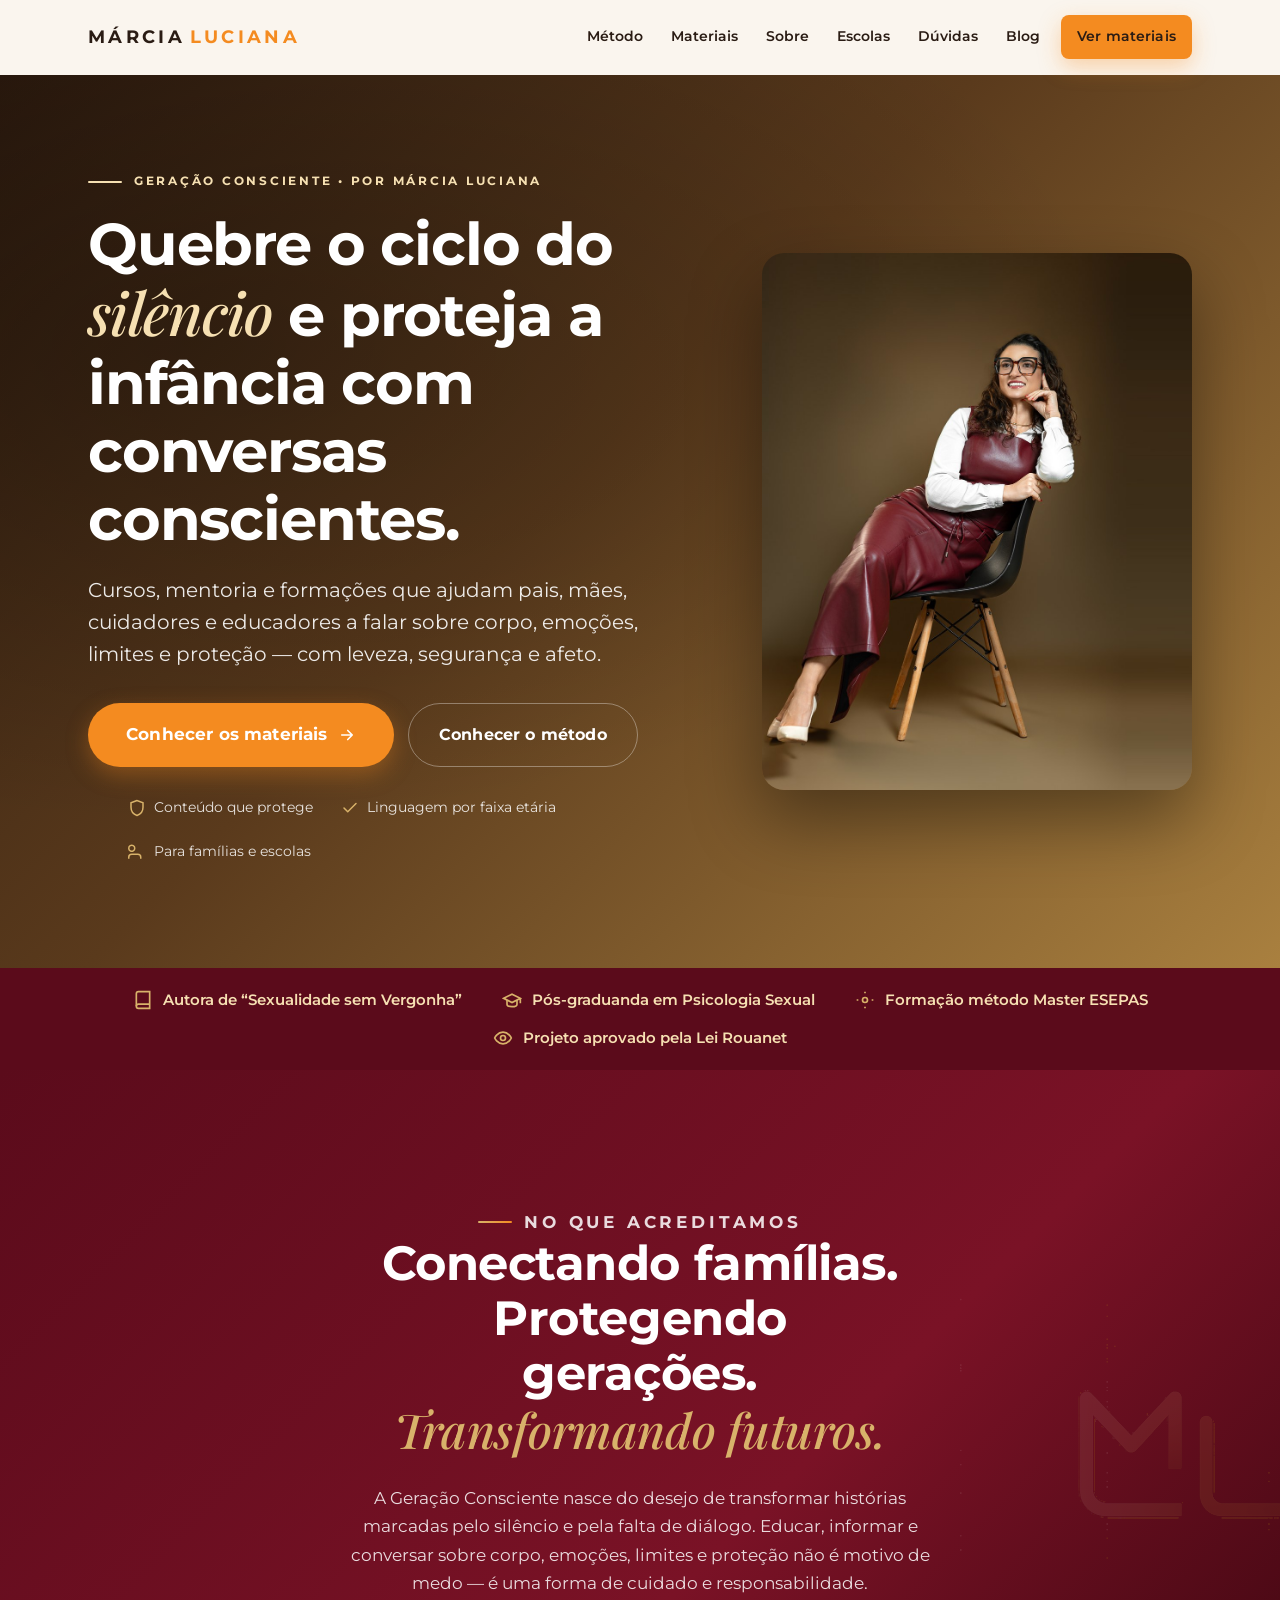
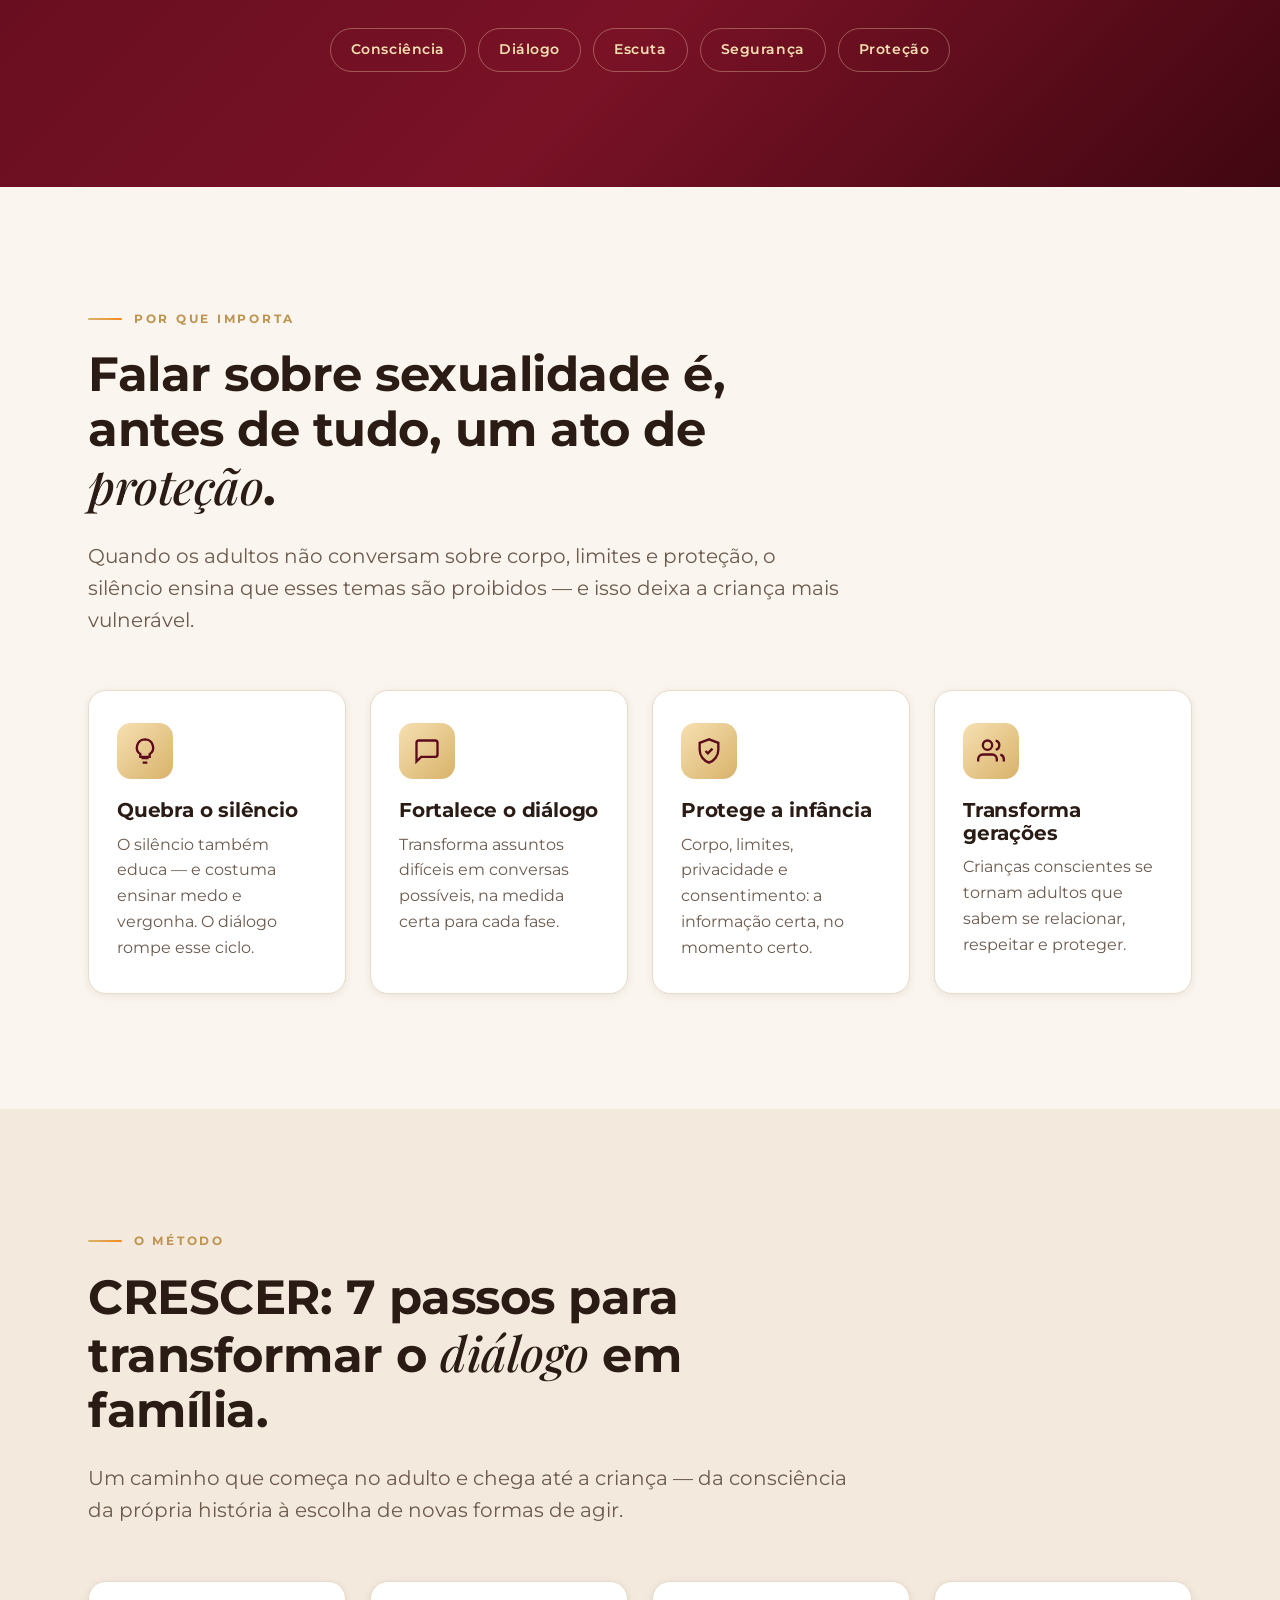
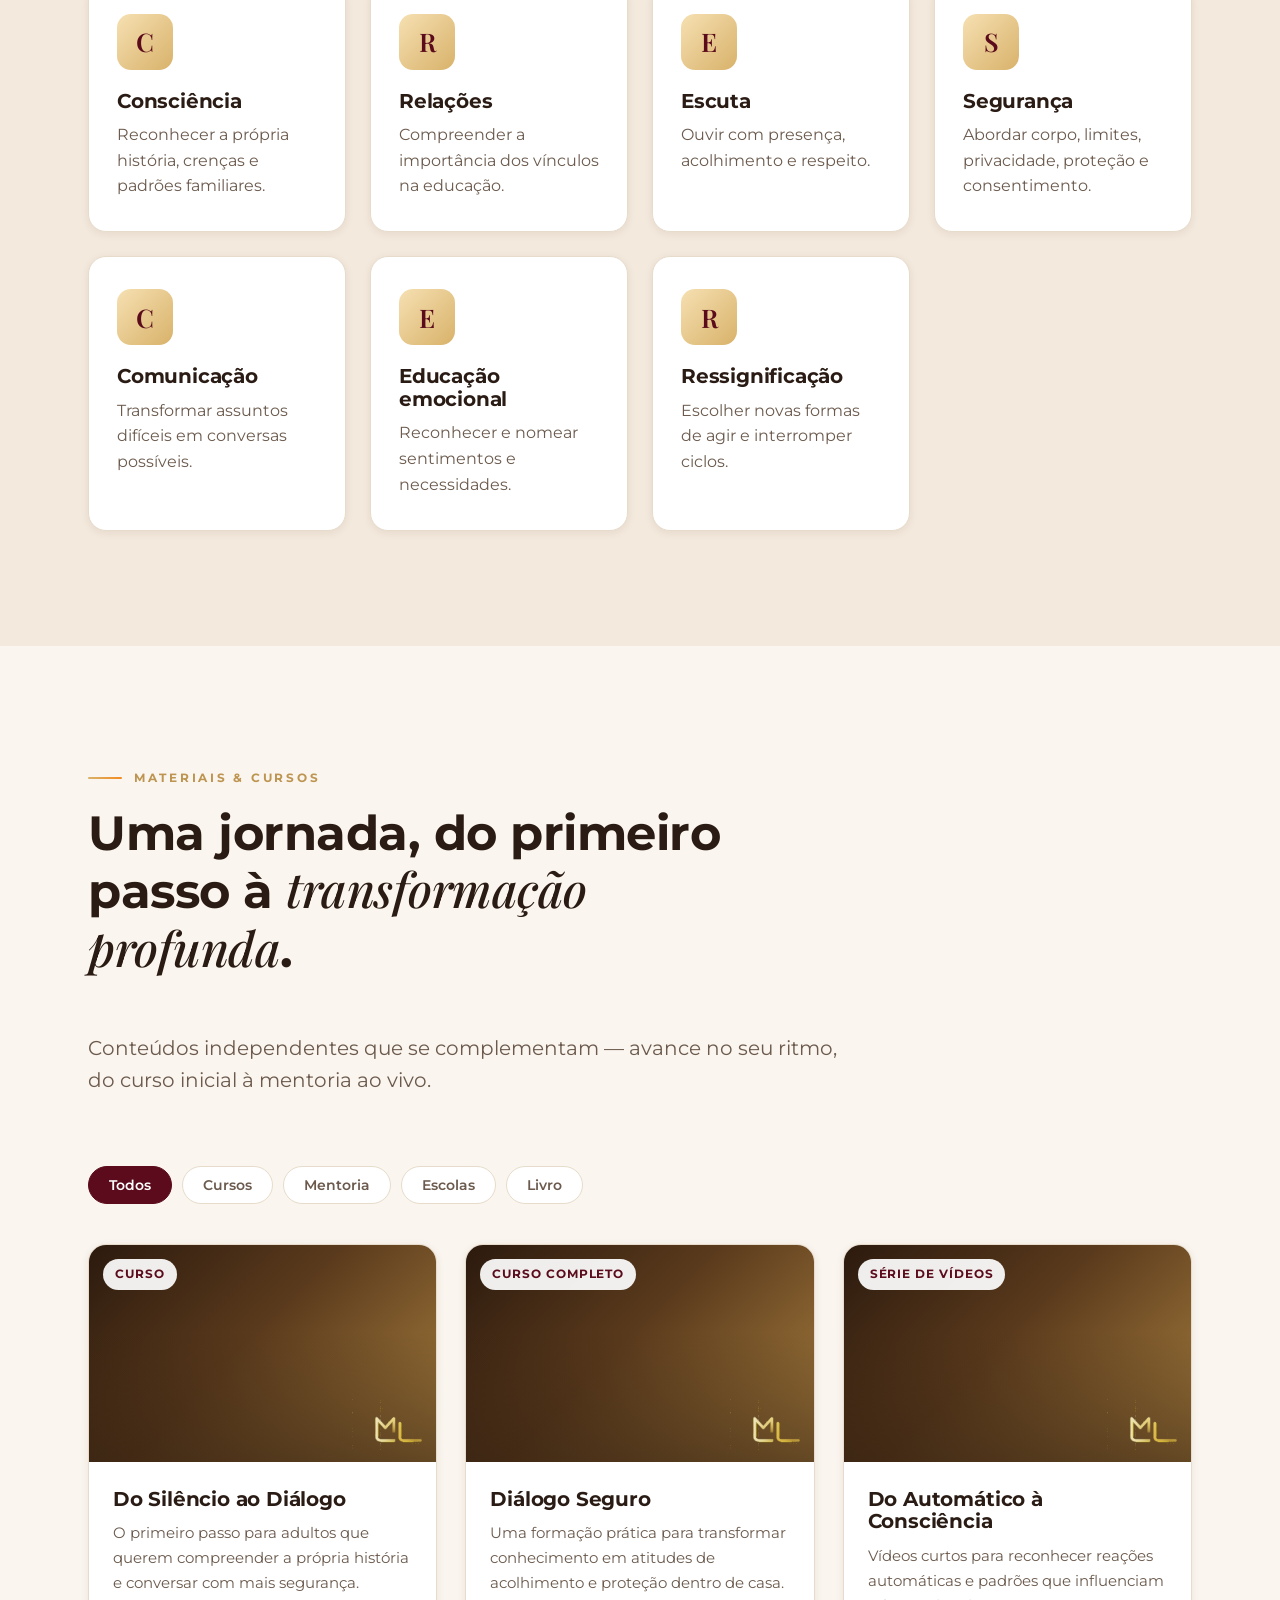
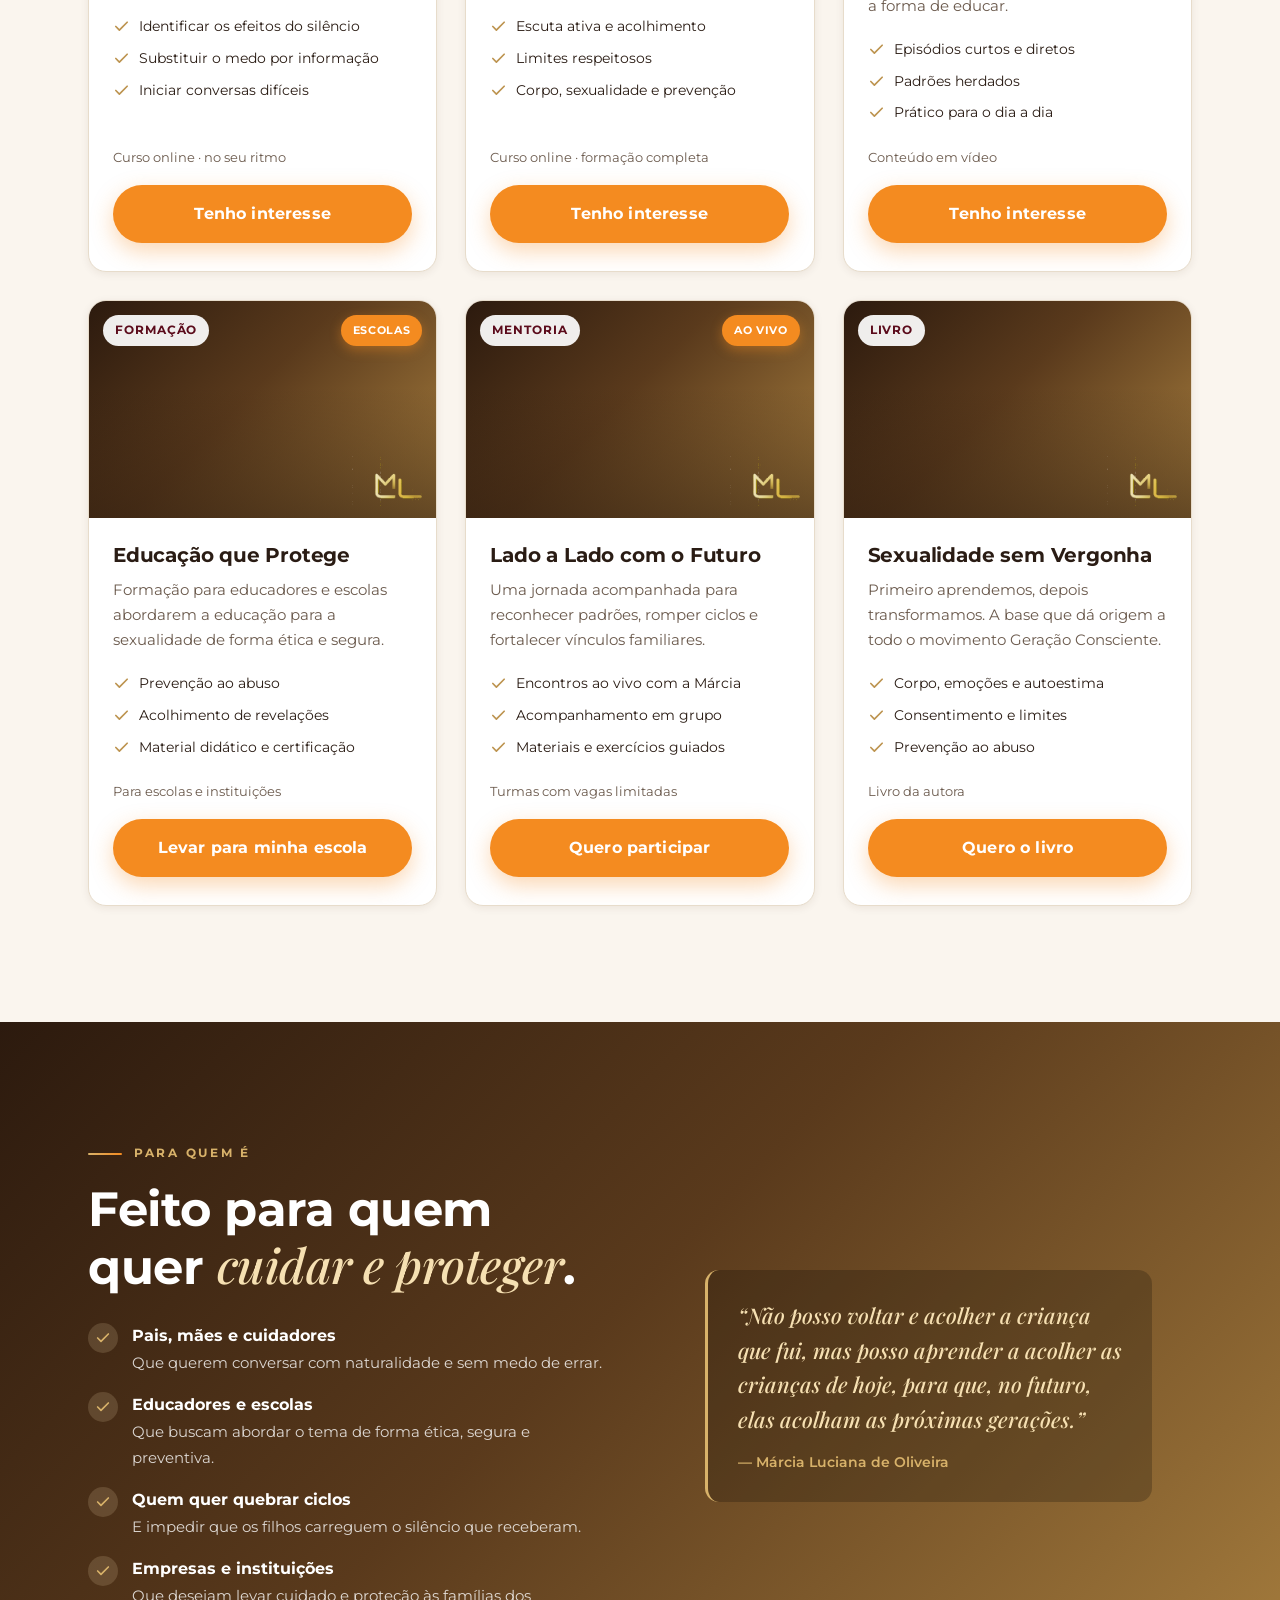
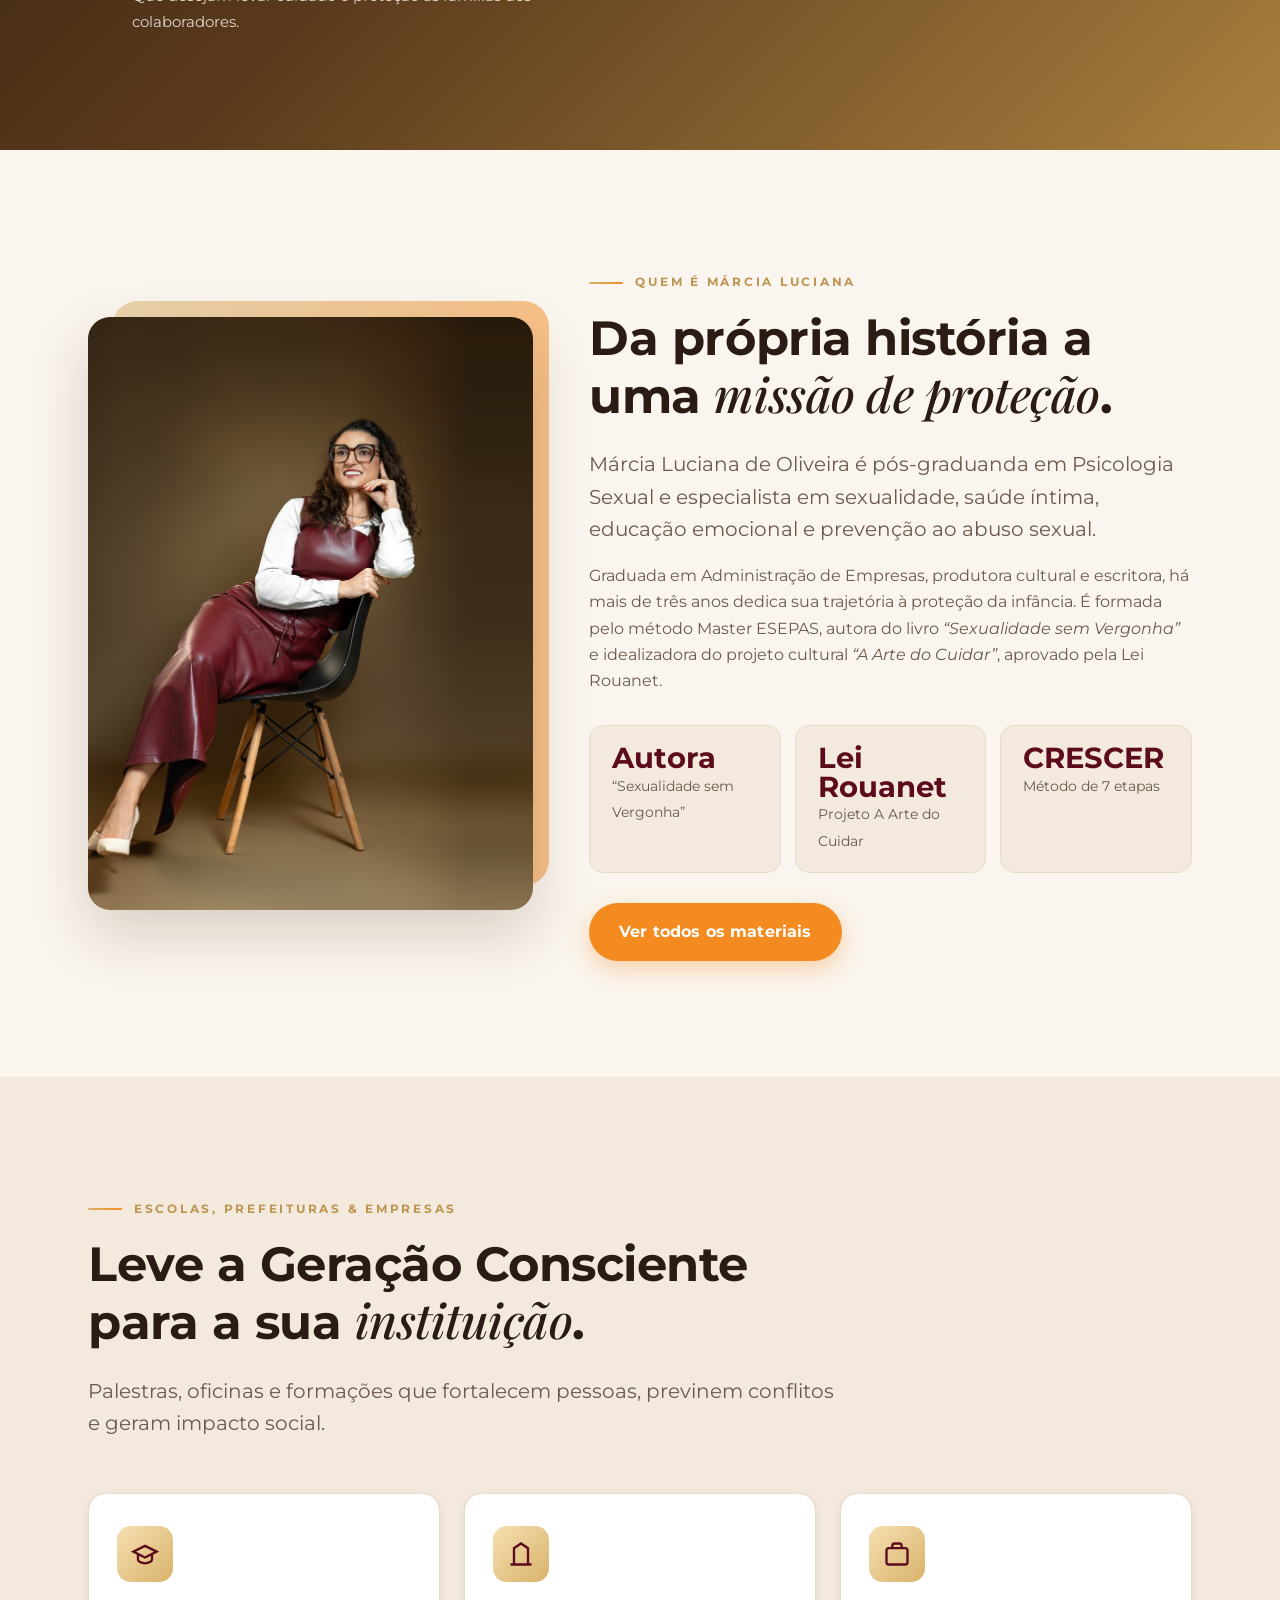
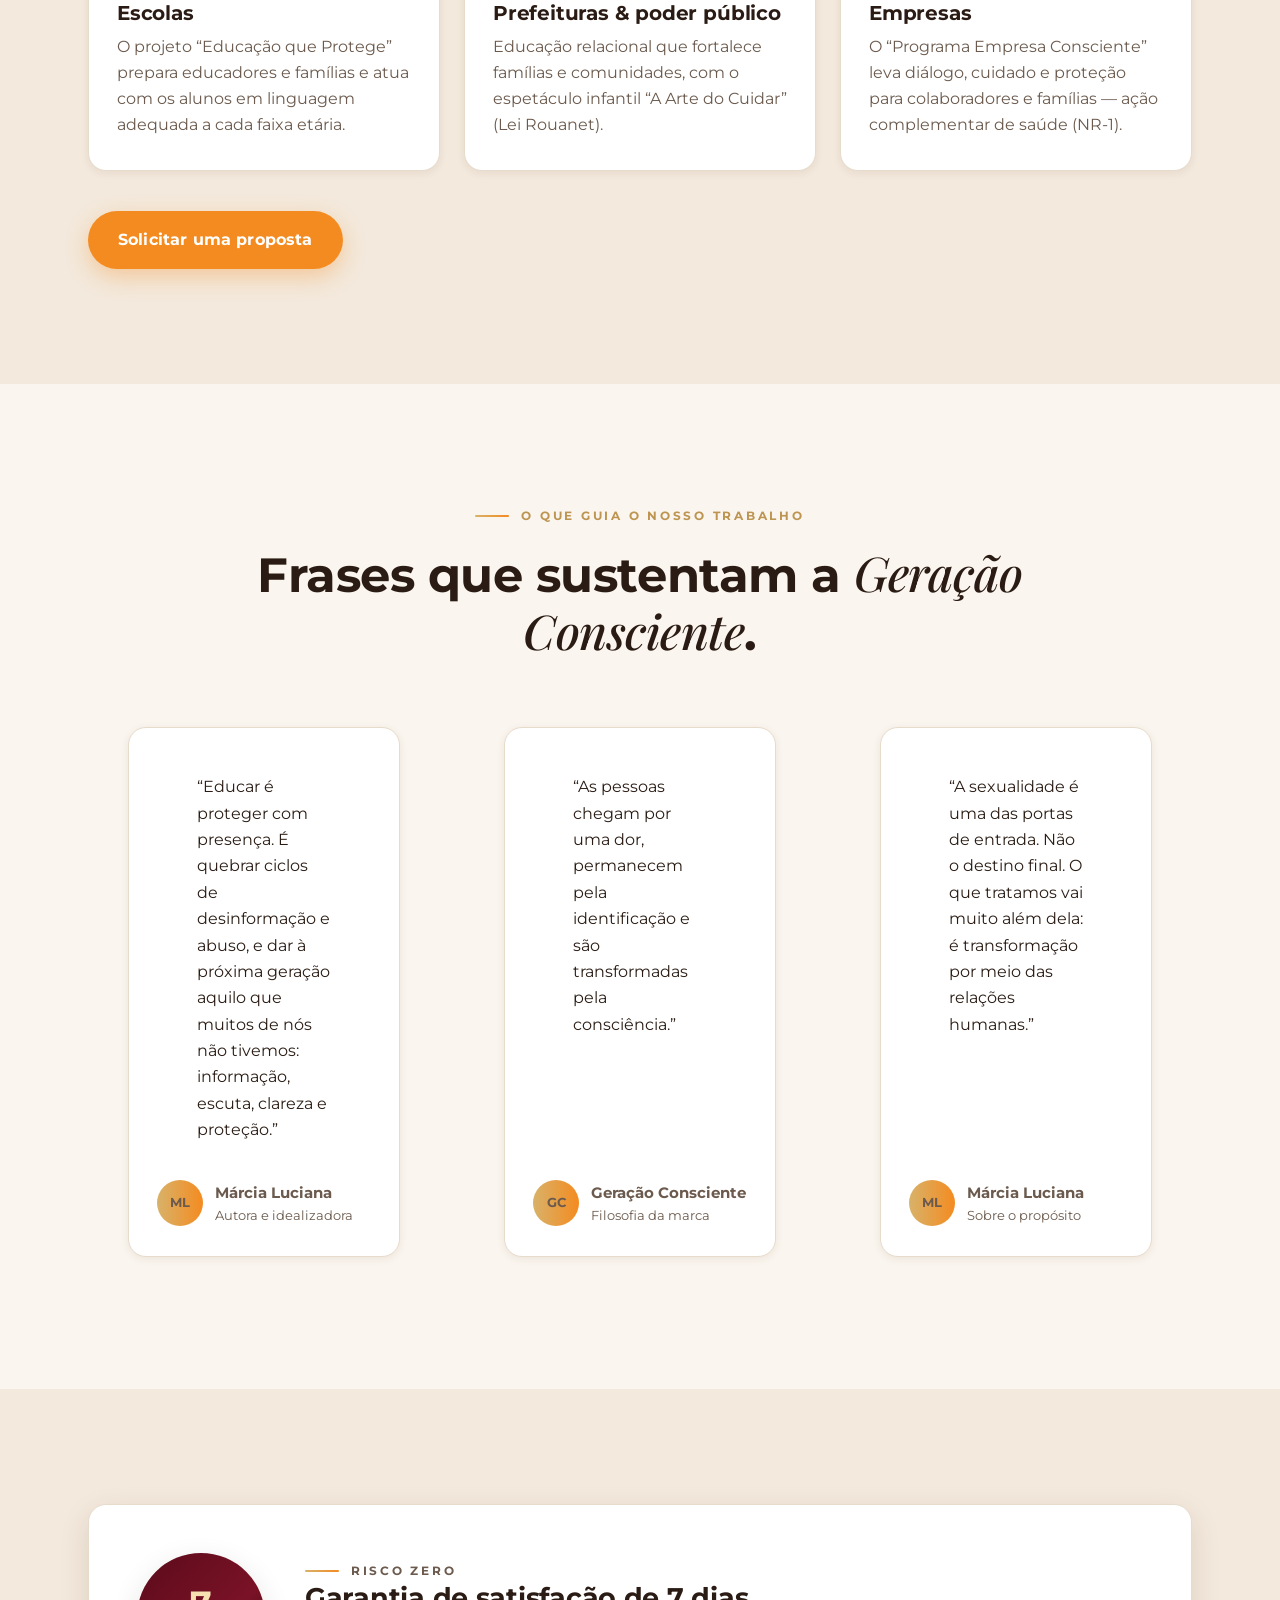
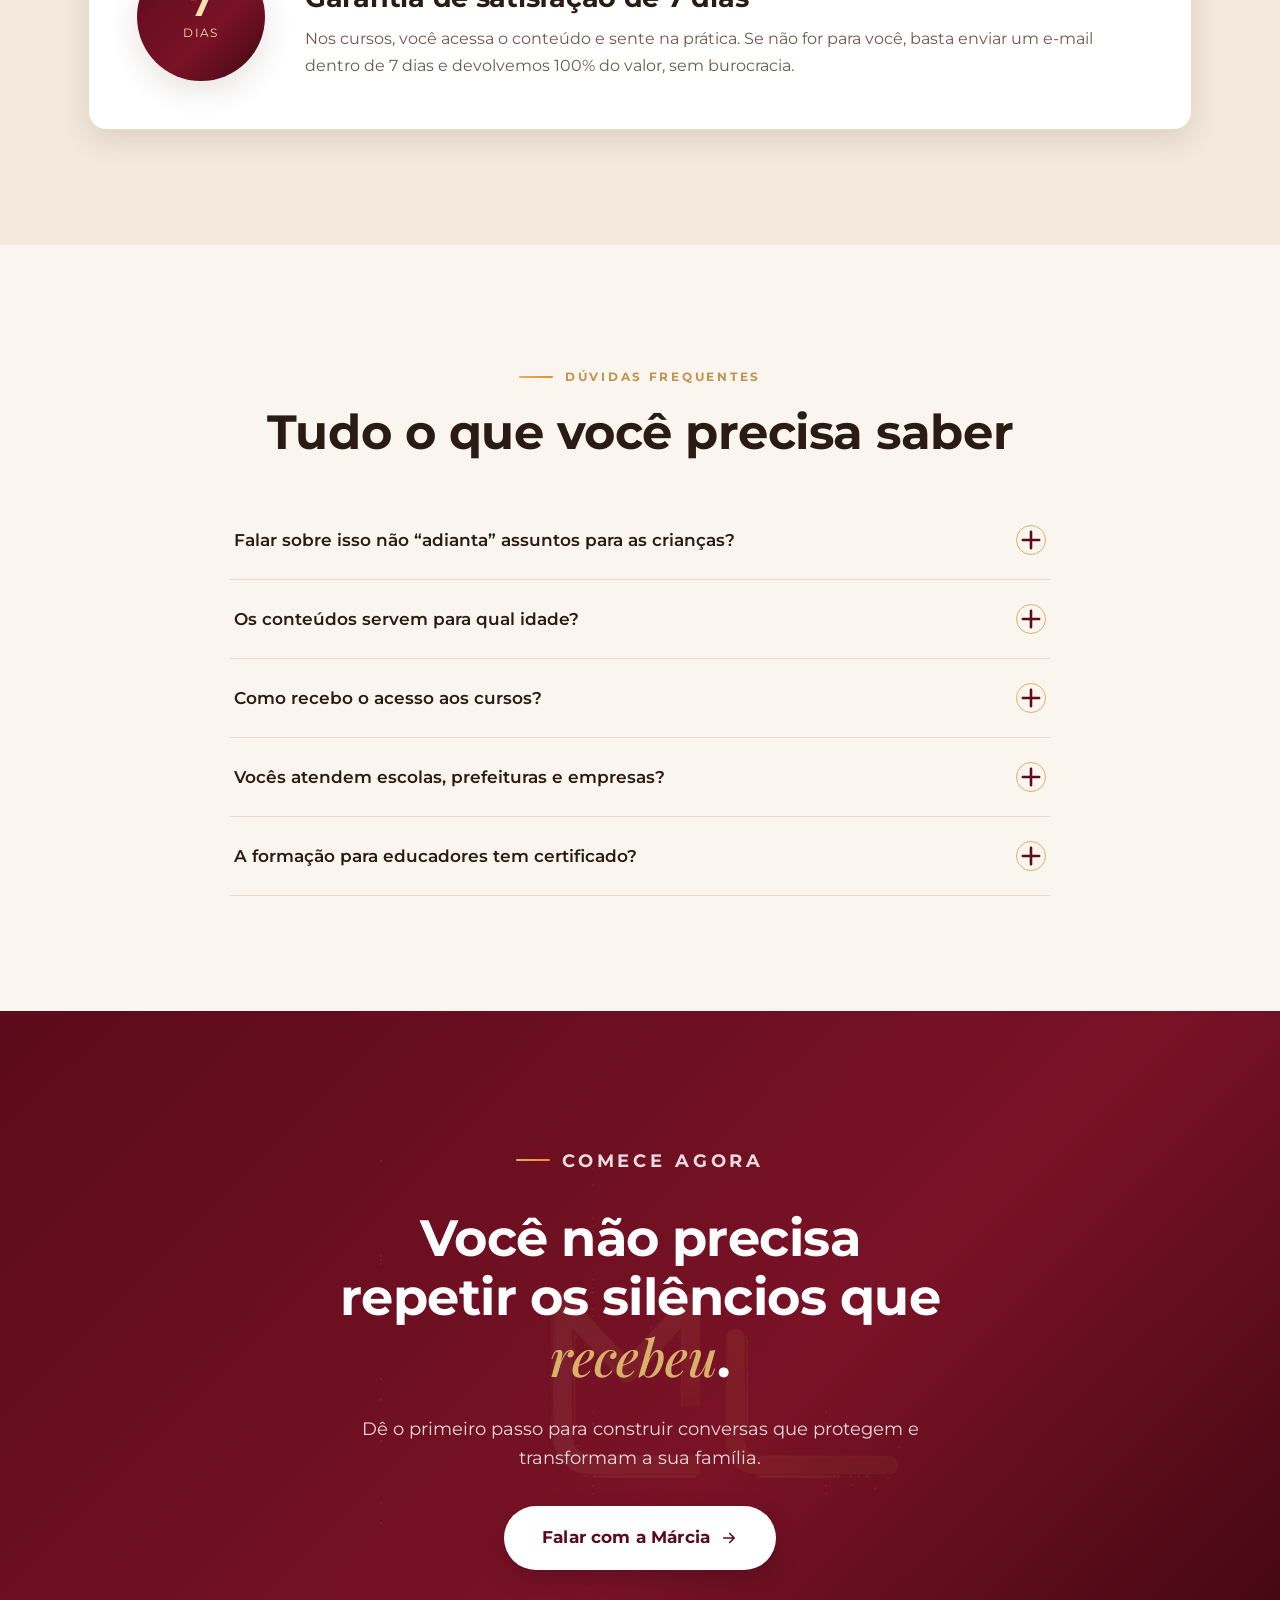
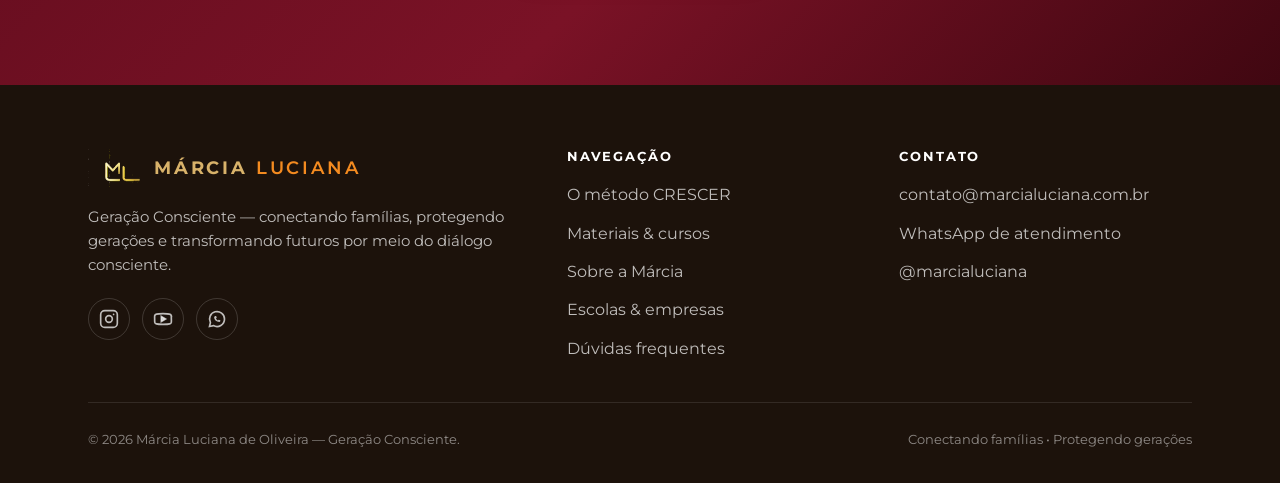
==== commit 9a2a17af: "Adiciona Meta Pixel, blog e modelo de página de gatilho - Meta Pixel: assets/js/pixel.js (ID em plac" ====
--- a/index.html
+++ b/index.html
@@ -28,7 +28,8 @@
   <link rel="preconnect" href="https://fonts.gstatic.com" crossorigin />
   <link href="https://fonts.googleapis.com/css2?family=Montserrat:ital,wght@0,300;0,400;0,500;0,600;0,700;0,800;1,400&family=Playfair+Display:ital,wght@1,500;1,600&display=swap" rel="stylesheet" />
 
-  <link rel="stylesheet" href="assets/css/styles.css?v=6" />
+  <link rel="stylesheet" href="assets/css/styles.css?v=8" />
+  <script src="assets/js/pixel.js"></script>
 
   <!-- Dados estruturados (SEO) -->
   <script type="application/ld+json">
@@ -59,6 +60,7 @@
         <a href="#sobre">Sobre</a>
         <a href="#escolas">Escolas</a>
         <a href="#faq">Dúvidas</a>
+        <a href="blog.html">Blog</a>
         <a href="#cursos" class="btn">Ver materiais</a>
       </nav>
     </div>
--- a/assets/css/styles.css
+++ b/assets/css/styles.css
@@ -407,3 +407,59 @@
   .hero__badge { left: 0; }
   .cards { grid-template-columns: 1fr; }
 }
+
+/* ==========================================================================
+   BLOG + PÁGINAS DE GATILHO (campanha)
+   ========================================================================== */
+
+/* Sub-hero (topo do blog) */
+.subhero { background: var(--grad-bordo); color: #fff; text-align: center; padding-block: clamp(48px, 7vw, 84px); }
+.subhero h1 { font-size: clamp(1.9rem, 4.5vw, 3rem); max-width: 20ch; margin-inline: auto; }
+.subhero h1 .serif { color: var(--dourado); }
+.subhero p { color: rgba(255,255,255,.85); max-width: 54ch; margin: 18px auto 0; font-size: 1.05rem; }
+
+/* Lista de posts */
+.blog-grid { display: grid; grid-template-columns: repeat(auto-fill, minmax(300px, 1fr)); gap: 28px; }
+.blog-empty { grid-column: 1 / -1; text-align: center; color: var(--tinta-suave); padding: 40px 0; }
+.post-card { background: #fff; border: 1px solid var(--linha); border-radius: var(--radius); overflow: hidden; box-shadow: var(--sombra-sm); transition: transform .3s var(--ease), box-shadow .3s var(--ease); }
+.post-card:hover { transform: translateY(-6px); box-shadow: var(--sombra-md); }
+.post-card__link { display: block; height: 100%; }
+.post-card__body { padding: 28px 26px; }
+.post-card__date { font-size: .78rem; font-weight: 700; letter-spacing: .08em; text-transform: uppercase; color: var(--dourado-dark); }
+.post-card__body h2 { font-size: 1.25rem; margin: 10px 0 10px; color: var(--tinta); }
+.post-card__body p { color: var(--tinta-suave); font-size: .95rem; margin: 0 0 16px; }
+.post-card__more { font-weight: 700; color: var(--bordo); font-size: .92rem; }
+
+/* Post individual */
+.post-back { display: inline-block; margin-bottom: 24px; font-weight: 600; color: var(--bordo); font-size: .92rem; }
+.article { max-width: 720px; margin-inline: auto; }
+.article__meta { font-size: .8rem; font-weight: 700; letter-spacing: .08em; text-transform: uppercase; color: var(--dourado-dark); margin-bottom: 10px; }
+.article__title { font-size: clamp(1.8rem, 4vw, 2.6rem); color: var(--tinta); margin-bottom: 28px; }
+.article__body { font-size: 1.08rem; line-height: 1.75; color: var(--tinta); }
+.article__body h2 { font-size: 1.4rem; margin: 32px 0 12px; color: var(--bordo); }
+.article__body h3 { font-size: 1.15rem; margin: 24px 0 10px; }
+.article__body p { margin: 0 0 18px; }
+.article__body ul, .article__body ol { margin: 0 0 18px; padding-left: 22px; }
+.article__body li { margin-bottom: 8px; }
+.article__body a { color: var(--bordo); text-decoration: underline; }
+.article__body img { border-radius: 14px; margin: 20px 0; }
+.article__body blockquote { margin: 24px 0; padding: 4px 22px; border-left: 3px solid var(--dourado); color: var(--tinta-suave); font-style: italic; }
+.article__cta { max-width: 720px; margin: 48px auto 0; padding: 32px; text-align: center; background: var(--areia-2); border: 1px solid var(--linha); border-radius: var(--radius); }
+.article__cta p { margin: 0 0 18px; font-weight: 600; color: var(--tinta); }
+
+/* Página de gatilho (VSL) */
+.mini-top { border-bottom: 1px solid var(--linha); background: #fff; }
+.mini-top .container { padding-block: 16px; text-align: center; }
+.mini-top .brand { font-size: 1.05rem; letter-spacing: .16em; font-weight: 600; }
+.mini-top .brand b { color: var(--tinta); } .mini-top .brand span { color: var(--laranja); }
+.vsl-wrap { padding-block: clamp(36px, 6vw, 72px); }
+.vsl { max-width: 820px; margin-inline: auto; text-align: center; }
+.vsl h1 { font-size: clamp(1.9rem, 4.6vw, 3rem); max-width: 22ch; margin: 8px auto 0; }
+.vsl h1 .serif { color: var(--bordo); }
+.vsl__lead { color: var(--tinta-suave); max-width: 56ch; margin: 18px auto 0; font-size: 1.08rem; }
+.vsl__video { position: relative; aspect-ratio: 16 / 9; margin: 32px 0; border-radius: 16px; overflow: hidden; box-shadow: var(--sombra-lg); background: #000; }
+.vsl__video iframe { position: absolute; inset: 0; width: 100%; height: 100%; border: 0; }
+.vsl__copy { text-align: left; max-width: 620px; margin: 0 auto; color: var(--tinta); font-size: 1.05rem; line-height: 1.7; }
+.vsl__copy p { margin: 0 0 16px; }
+.vsl__cta { margin-top: 28px; }
+.vsl__trust { margin-top: 14px; font-size: .85rem; color: var(--tinta-suave); }
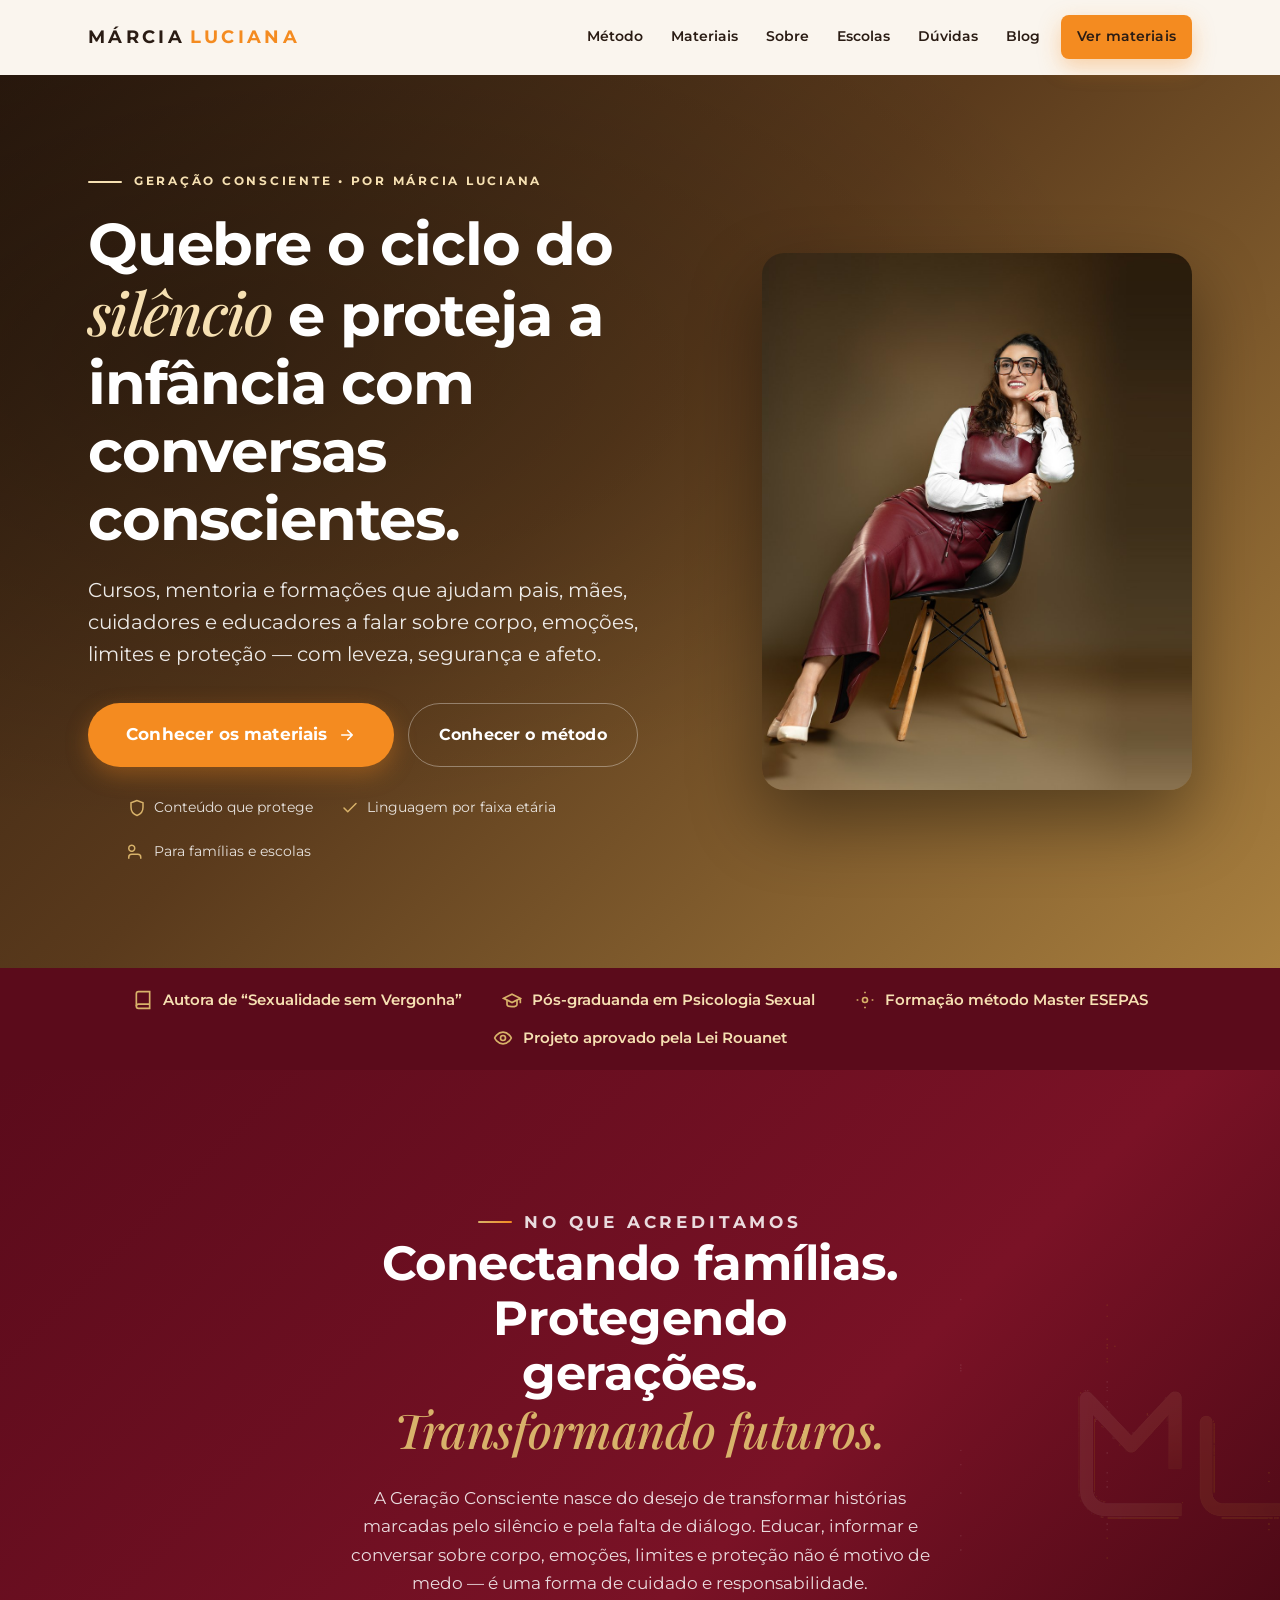
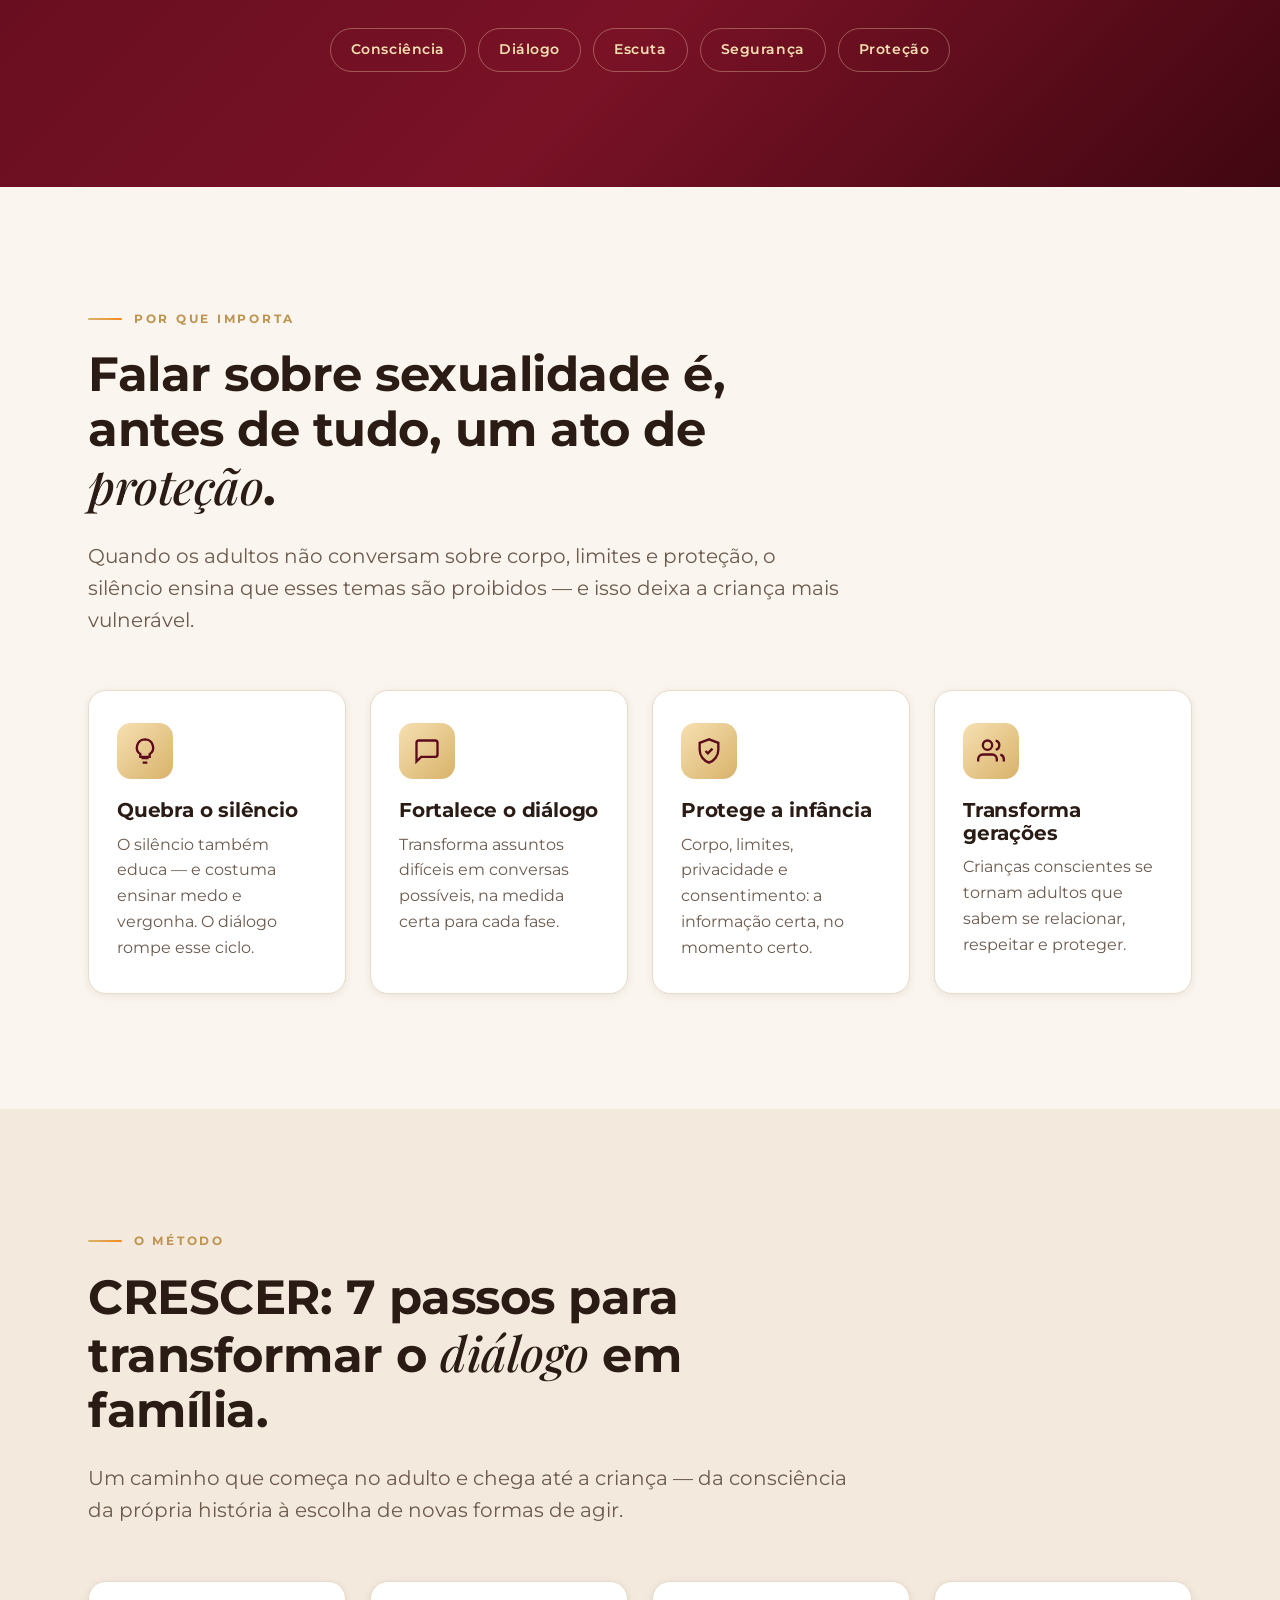
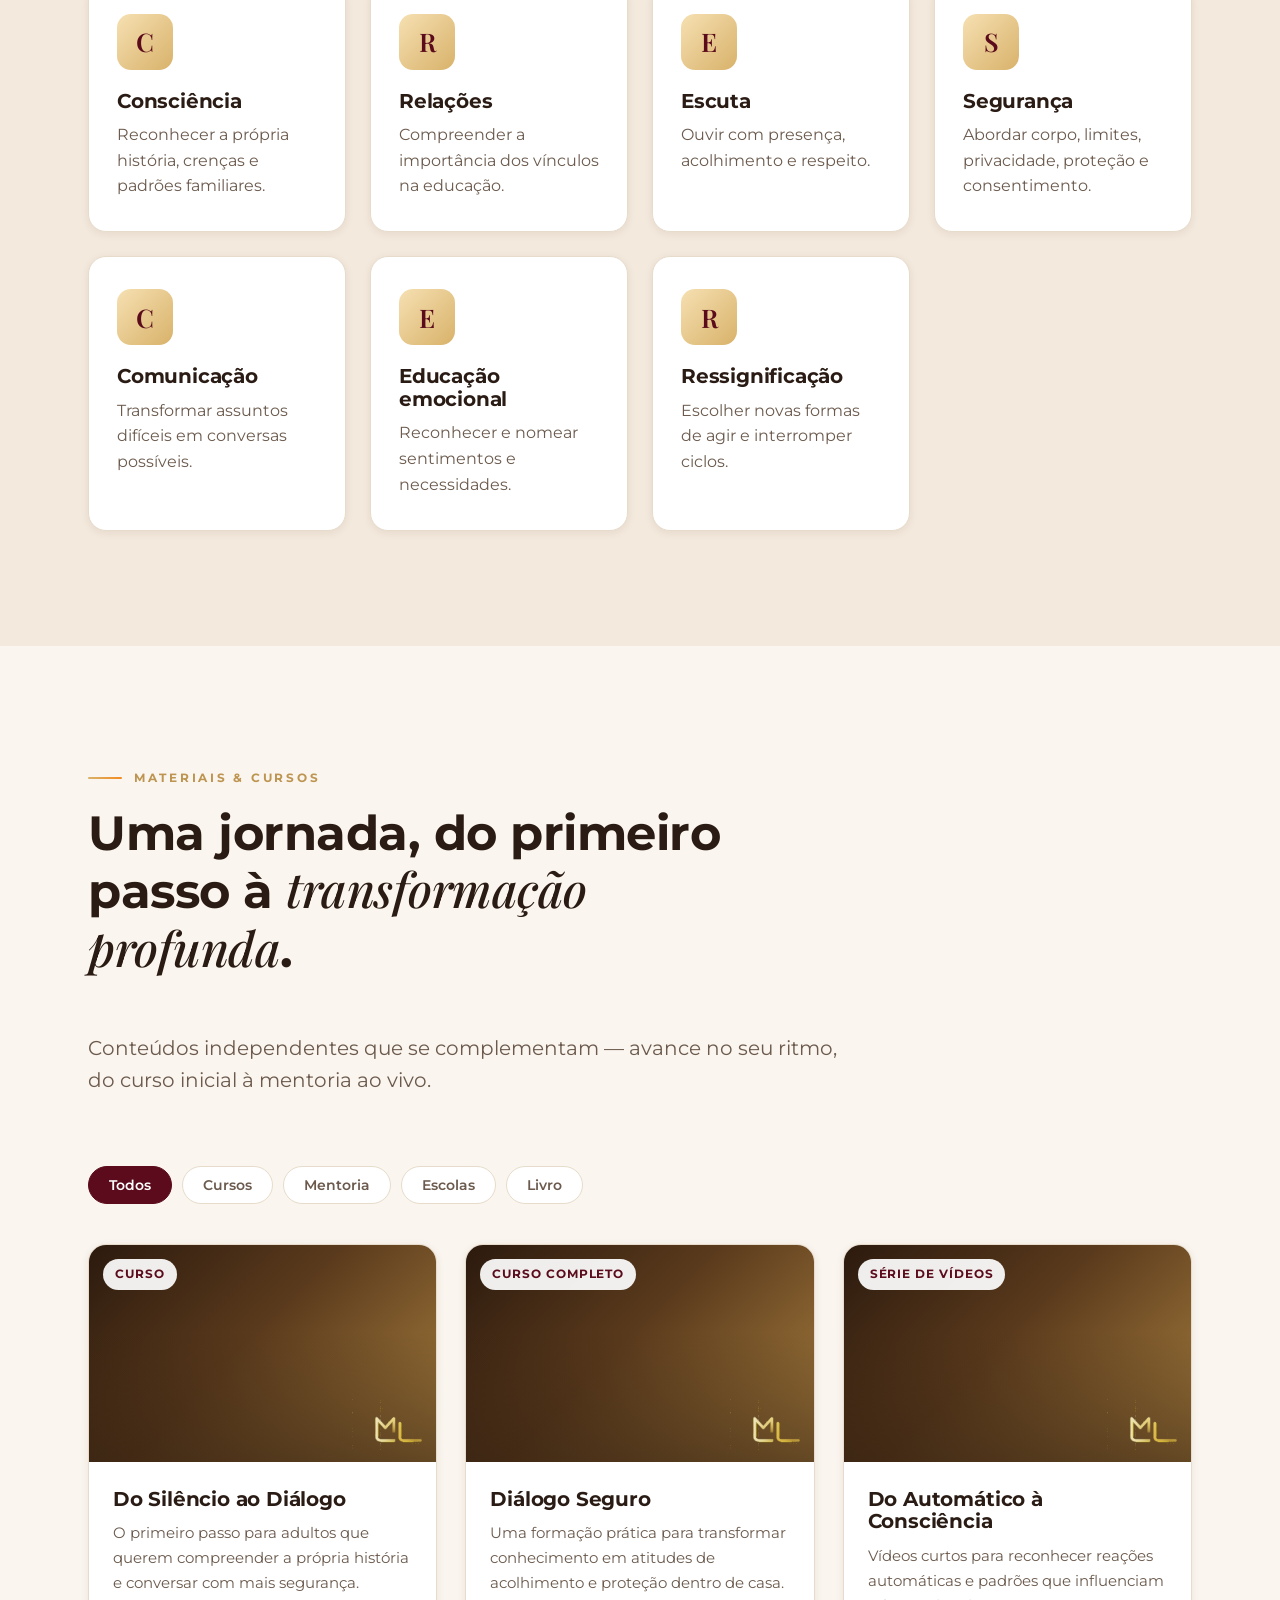
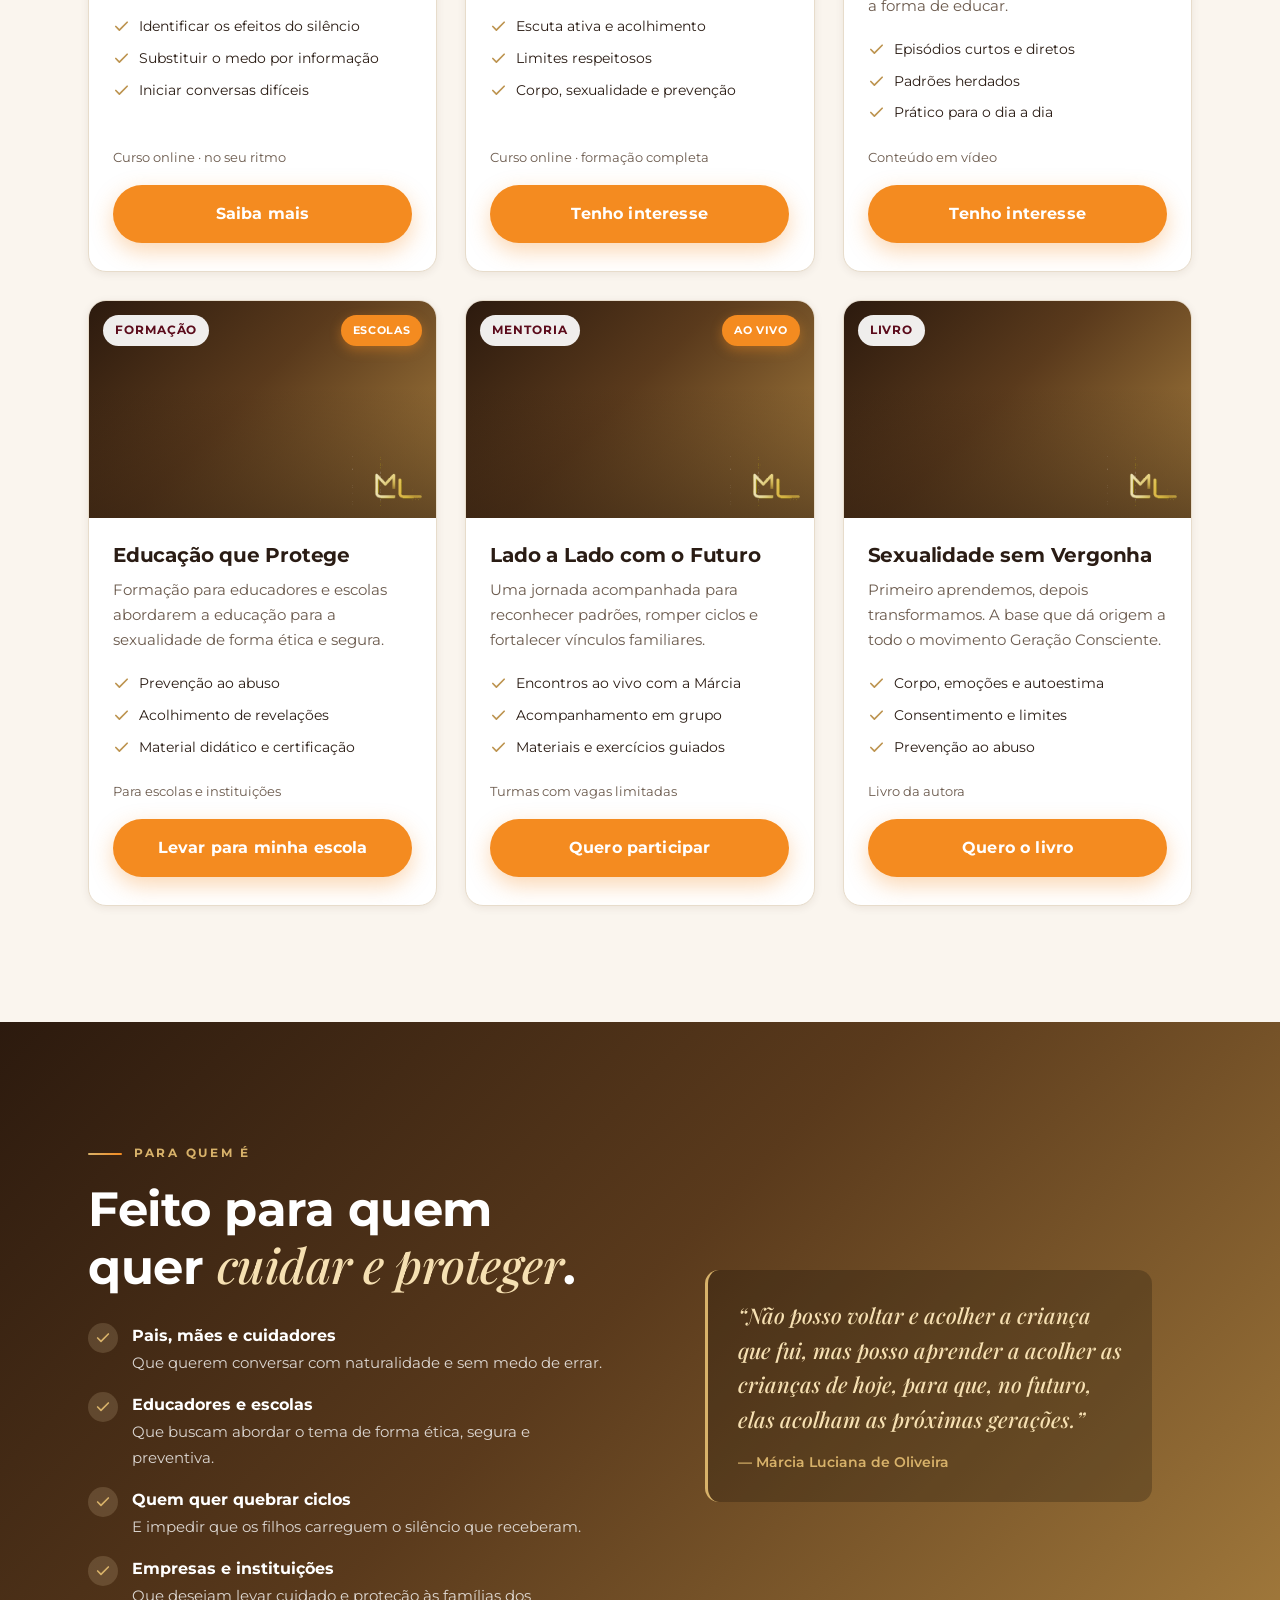
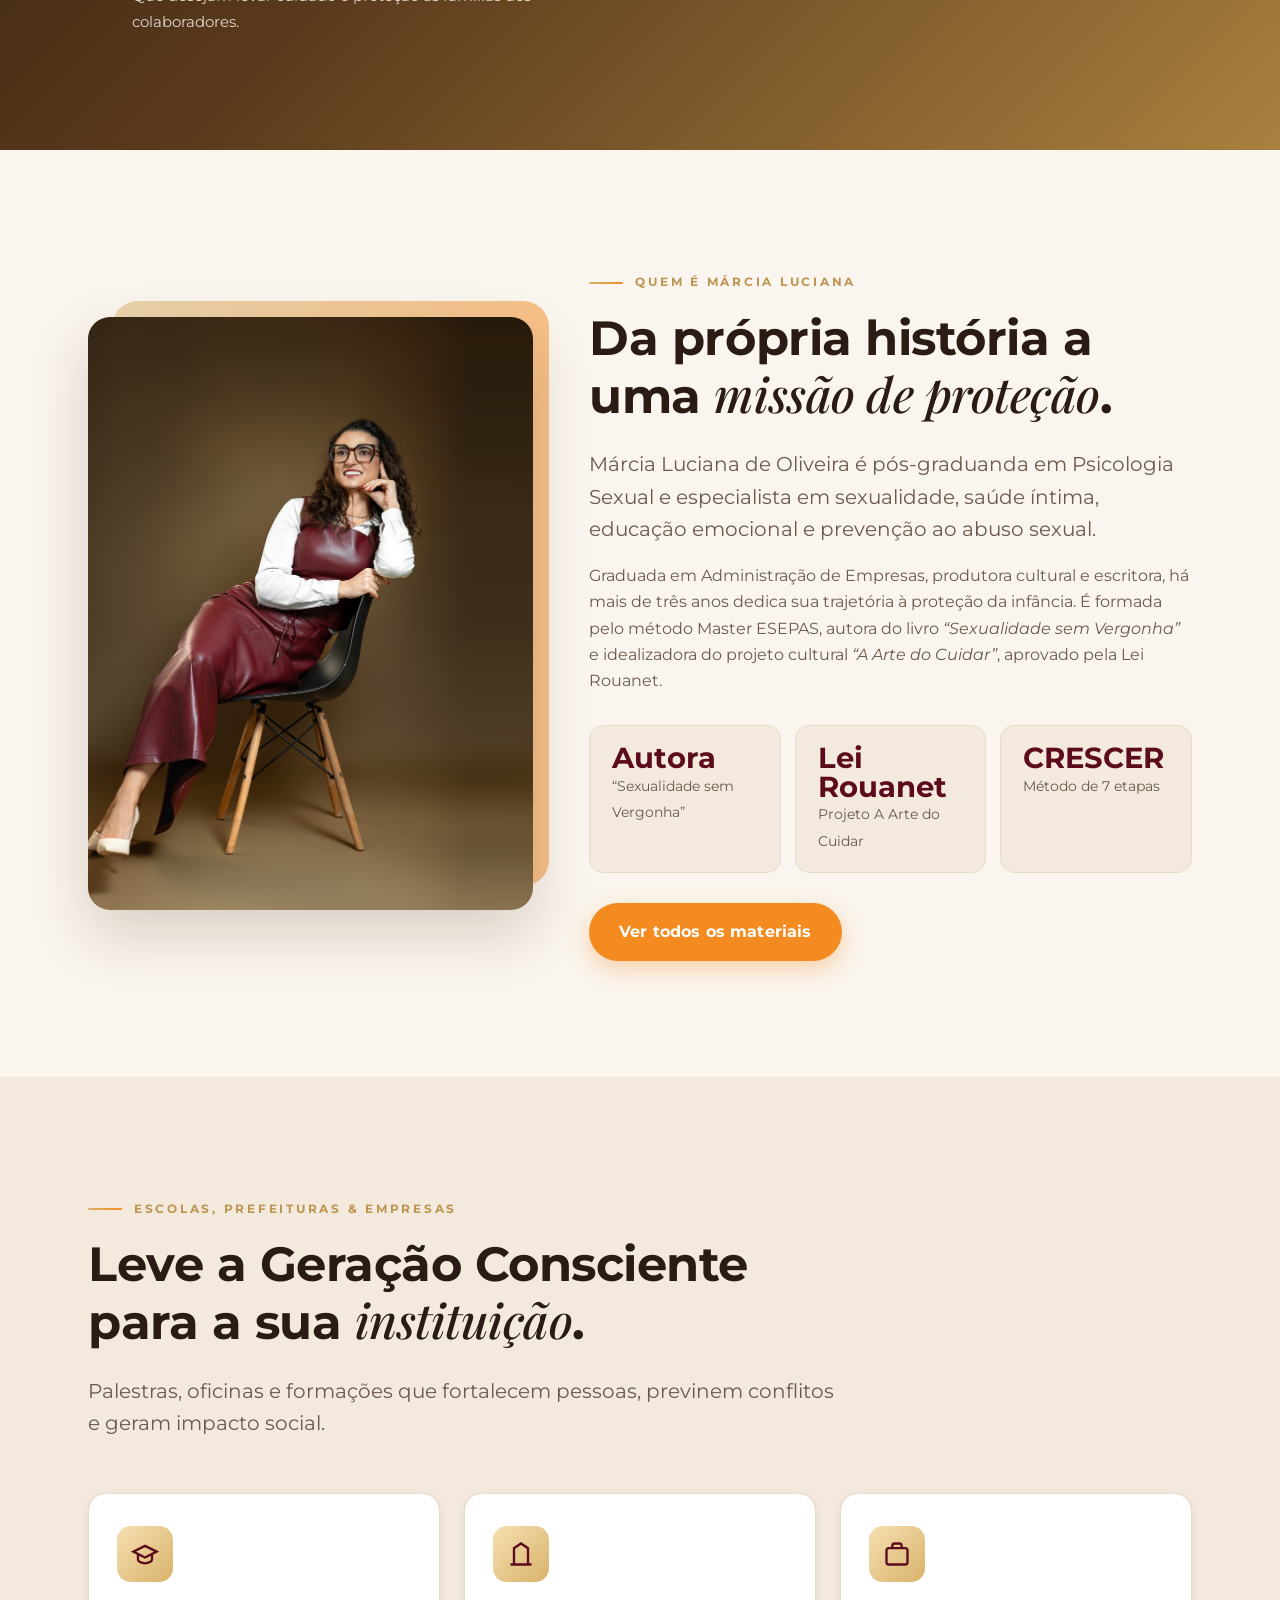
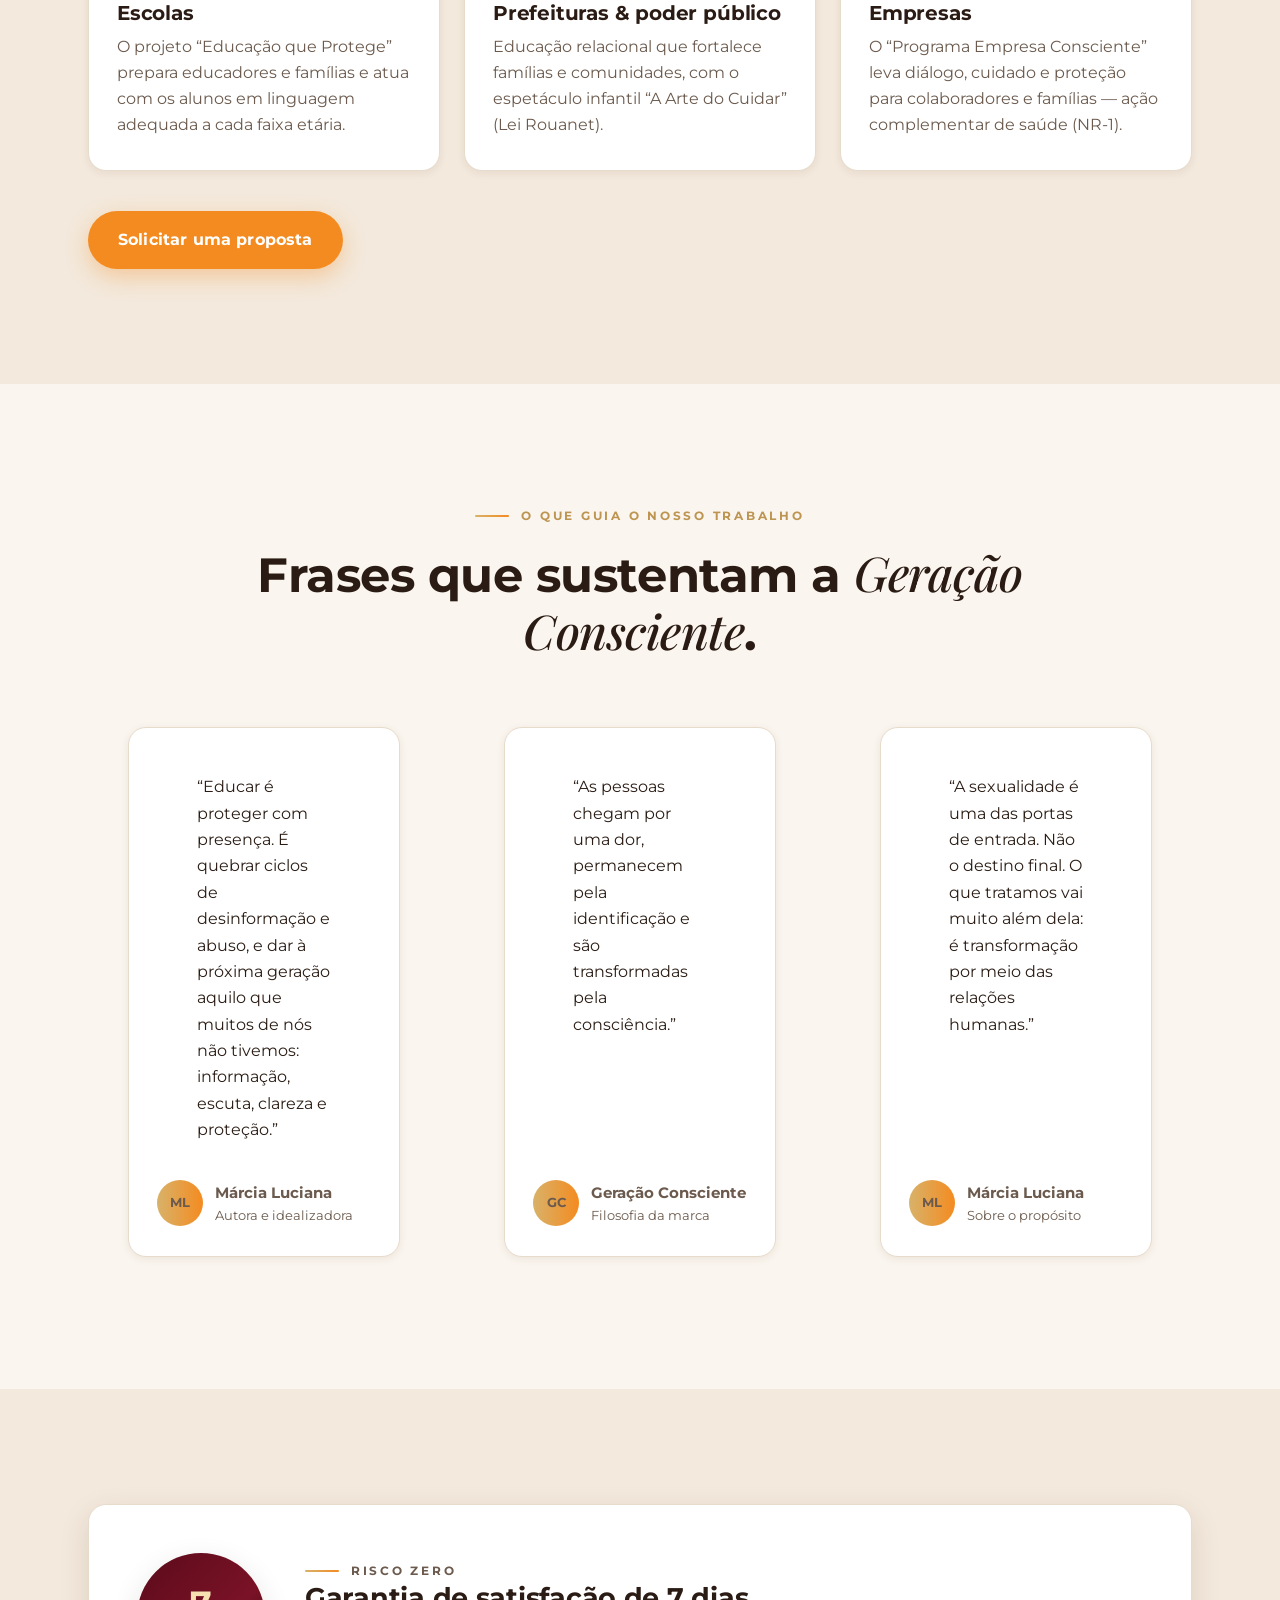
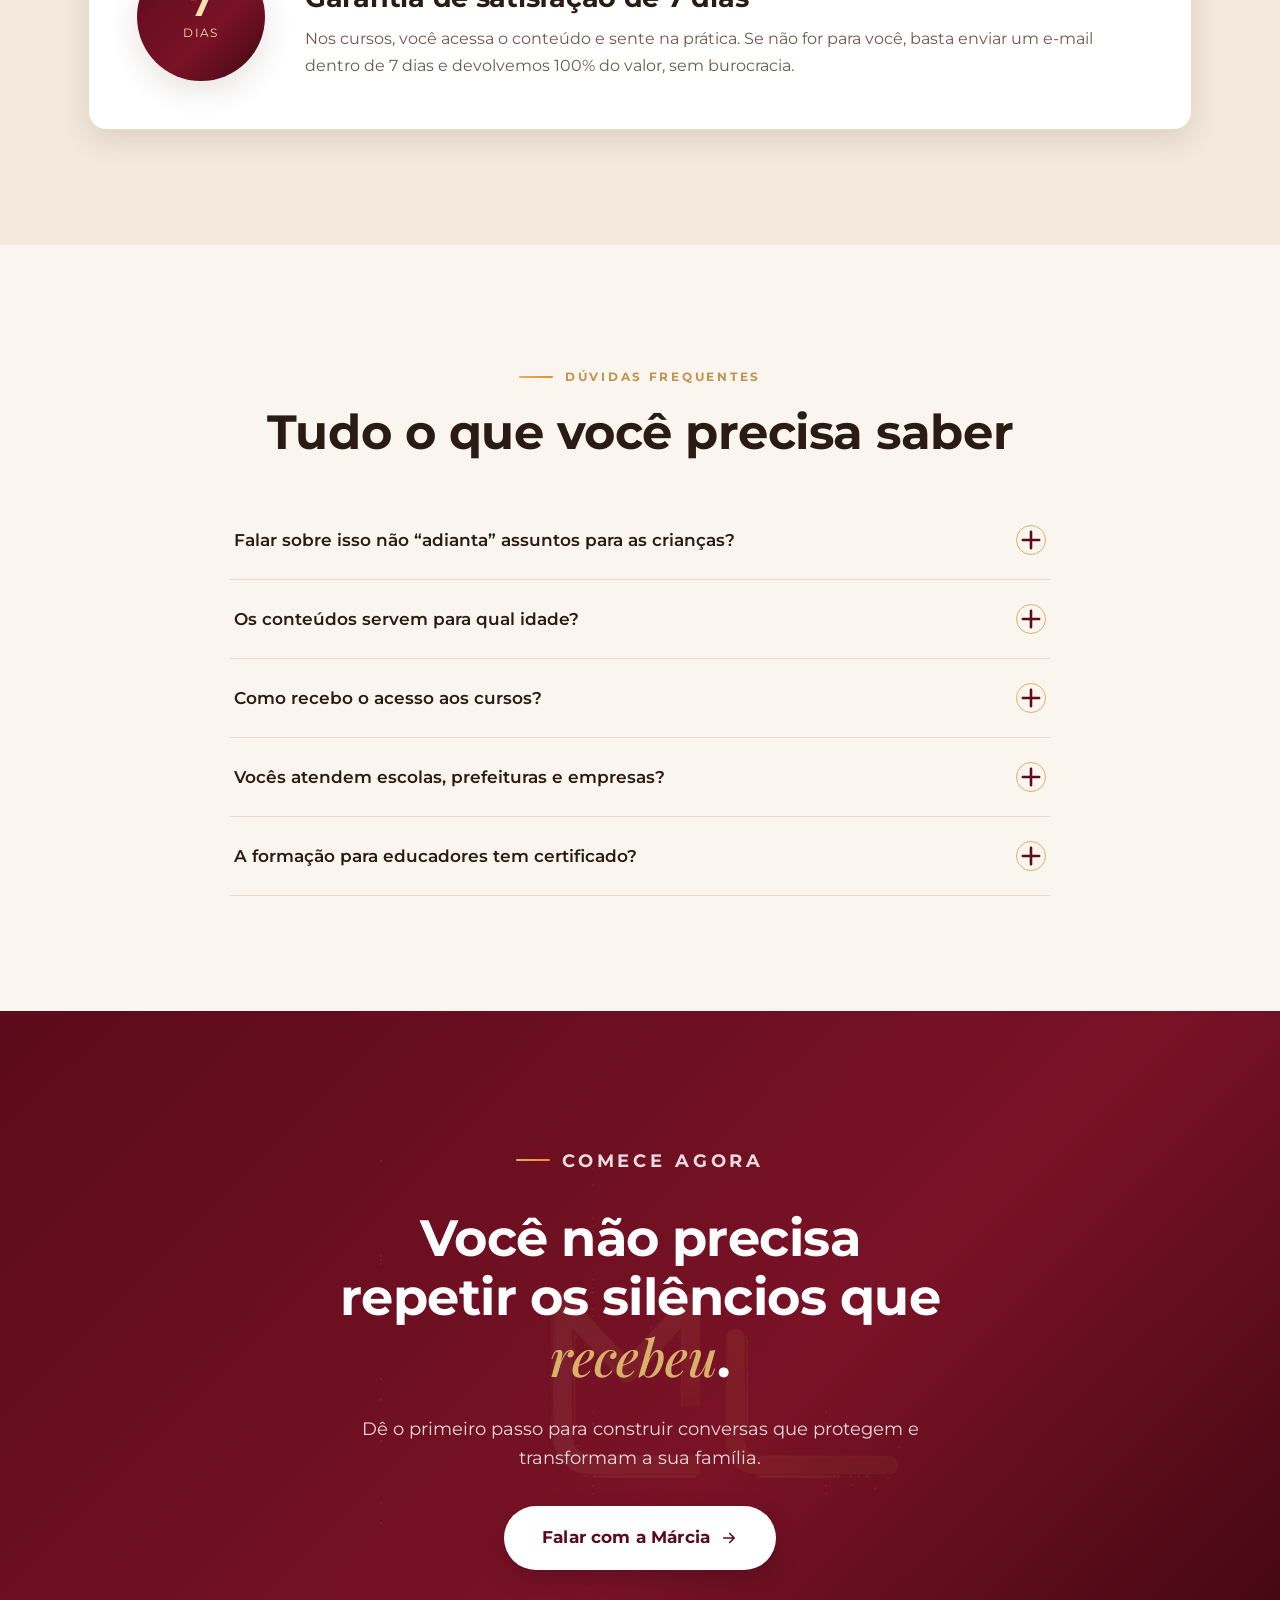
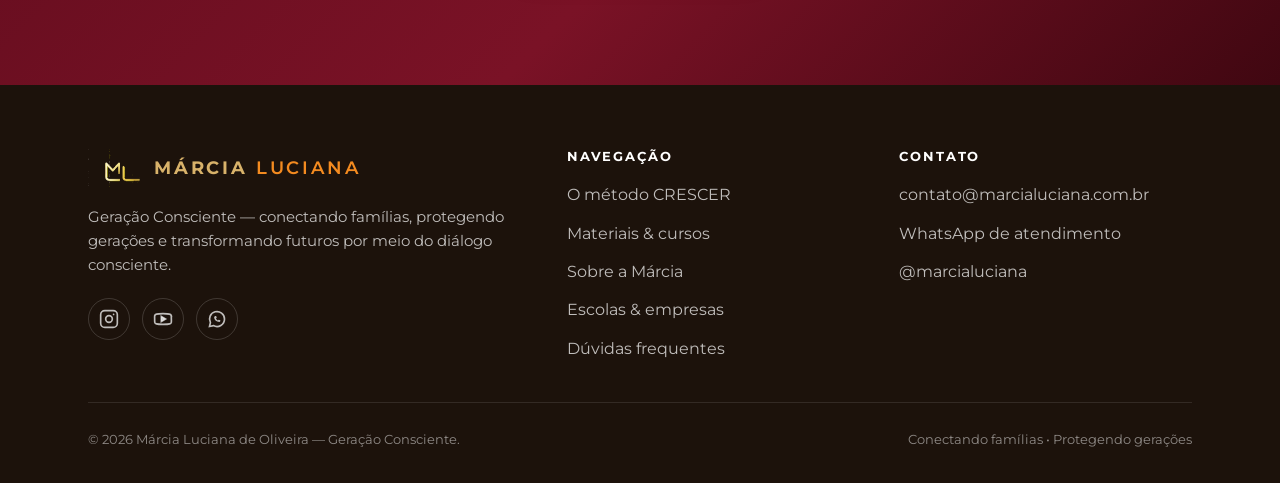
==== commit 31470c31: "Adiciona página de vendas de curso (checkout via Hotmart) - curso-do-silencio-ao-dialogo.html: págin" ====
--- a/index.html
+++ b/index.html
@@ -28,7 +28,7 @@
   <link rel="preconnect" href="https://fonts.gstatic.com" crossorigin />
   <link href="https://fonts.googleapis.com/css2?family=Montserrat:ital,wght@0,300;0,400;0,500;0,600;0,700;0,800;1,400&family=Playfair+Display:ital,wght@1,500;1,600&display=swap" rel="stylesheet" />
 
-  <link rel="stylesheet" href="assets/css/styles.css?v=8" />
+  <link rel="stylesheet" href="assets/css/styles.css?v=9" />
   <script src="assets/js/pixel.js"></script>
 
   <!-- Dados estruturados (SEO) -->
@@ -224,7 +224,7 @@
               </ul>
               <div class="card__foot">
                 <p class="card__installments" style="margin-top:0">Curso online · no seu ritmo</p>
-                <a class="btn btn--block" href="#contato" rel="noopener">Tenho interesse</a>
+                <a class="btn btn--block" href="curso-do-silencio-ao-dialogo.html" data-fbevent="ViewContent">Saiba mais</a>
               </div>
             </div>
           </article>
@@ -589,5 +589,16 @@
   </footer>
 
   <script src="assets/js/main.js?v=6" defer></script>
+  <!-- Login do painel do blog (Netlify Identity) -->
+  <script src="https://identity.netlify.com/v1/netlify-identity-widget.js"></script>
+  <script>
+    if (window.netlifyIdentity) {
+      window.netlifyIdentity.on("init", function (user) {
+        if (!user) {
+          window.netlifyIdentity.on("login", function () { document.location.href = "/admin/"; });
+        }
+      });
+    }
+  </script>
 </body>
 </html>
--- a/assets/css/styles.css
+++ b/assets/css/styles.css
@@ -463,3 +463,41 @@
 .vsl__copy p { margin: 0 0 16px; }
 .vsl__cta { margin-top: 28px; }
 .vsl__trust { margin-top: 14px; font-size: .85rem; color: var(--tinta-suave); }
+
+/* ==========================================================================
+   PÁGINA DE VENDAS (curso)
+   ========================================================================== */
+.sale-hero { background: var(--grad-bordo); color: #fff; text-align: center; }
+.sale-hero .container { max-width: 840px; }
+.sale-hero h1 { font-size: clamp(2rem, 5vw, 3.2rem); max-width: 22ch; margin: 6px auto 0; }
+.sale-hero h1 .serif { color: var(--dourado); }
+.sale-hero .sale-sub { color: rgba(255,255,255,.9); font-size: clamp(1.05rem,2vw,1.2rem); max-width: 60ch; margin: 20px auto 0; }
+.sale-hero__trust { display: flex; flex-wrap: wrap; gap: 10px 28px; justify-content: center; margin-top: 26px; padding: 0; }
+.sale-hero__trust li { list-style: none; display: flex; gap: 8px; align-items: center; font-size: .9rem; color: rgba(255,255,255,.82); }
+.sale-hero__trust svg { width: 16px; height: 16px; color: var(--dourado); }
+
+.sale-head { text-align: center; max-width: 720px; margin: 0 auto 44px; }
+
+.pains { max-width: 720px; margin: 0 auto; display: grid; gap: 14px; padding: 0; }
+.pains li { list-style: none; display: grid; grid-template-columns: 24px 1fr; gap: 12px; align-items: start; font-size: 1.05rem; color: var(--tinta); }
+.pains svg { width: 22px; height: 22px; color: var(--bordo); margin-top: 3px; }
+
+.modules { max-width: 760px; margin: 0 auto; display: grid; gap: 14px; }
+.module { display: grid; grid-template-columns: auto 1fr; gap: 18px; align-items: center; background: #fff; border: 1px solid var(--linha); border-radius: 14px; padding: 20px 24px; box-shadow: var(--sombra-sm); }
+.module__n { width: 42px; height: 42px; flex: none; border-radius: 10px; background: var(--grad-ouro); color: var(--bordo); font-weight: 800; display: grid; place-items: center; }
+.module h3 { font-size: 1.1rem; margin: 0 0 2px; }
+.module p { margin: 0; color: var(--tinta-suave); font-size: .95rem; }
+
+.offer { max-width: 560px; margin: 0 auto; background: #fff; border: 2px solid var(--dourado); border-radius: var(--radius); box-shadow: var(--sombra-lg); overflow: hidden; text-align: center; }
+.offer__head { background: var(--grad-bordo); color: #fff; padding: 20px 24px; }
+.offer__head h3 { margin: 0; font-size: 1.3rem; }
+.offer__head p { margin: 4px 0 0; color: rgba(255,255,255,.82); font-size: .9rem; }
+.offer__body { padding: 32px 28px; }
+.offer__list { list-style: none; margin: 0 0 24px; padding: 0; display: grid; gap: 11px; text-align: left; }
+.offer__list li { display: grid; grid-template-columns: 20px 1fr; gap: 10px; font-size: .98rem; color: var(--tinta); }
+.offer__list svg { width: 18px; height: 18px; color: var(--dourado-dark); margin-top: 3px; }
+.offer__price .old { display: block; color: var(--tinta-suave); text-decoration: line-through; font-size: 1rem; }
+.offer__price .now { font-size: 2.6rem; font-weight: 800; color: var(--bordo); line-height: 1; letter-spacing: -.02em; }
+.offer__price .install { color: var(--tinta-suave); font-size: .92rem; margin-top: 8px; }
+.offer__body .btn { margin-top: 20px; }
+.offer__secure { margin-top: 14px; font-size: .82rem; color: var(--tinta-suave); }
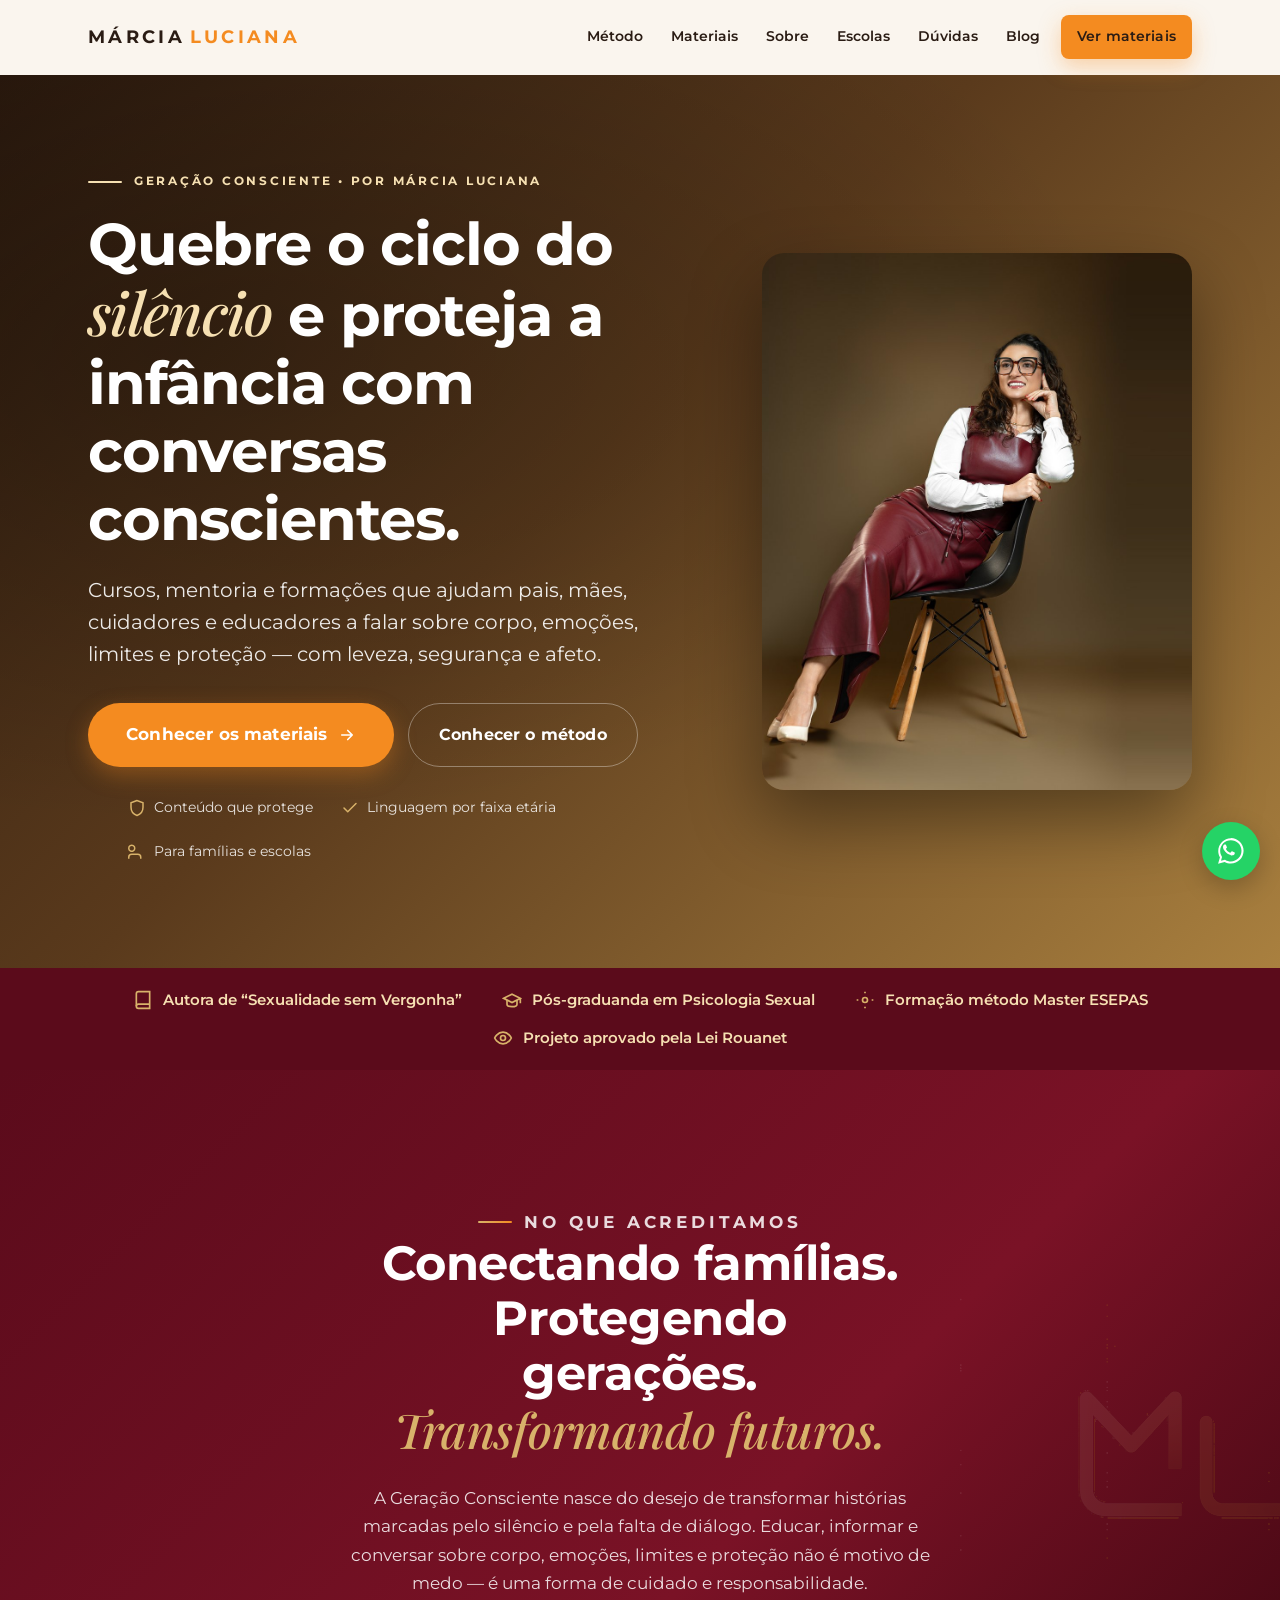
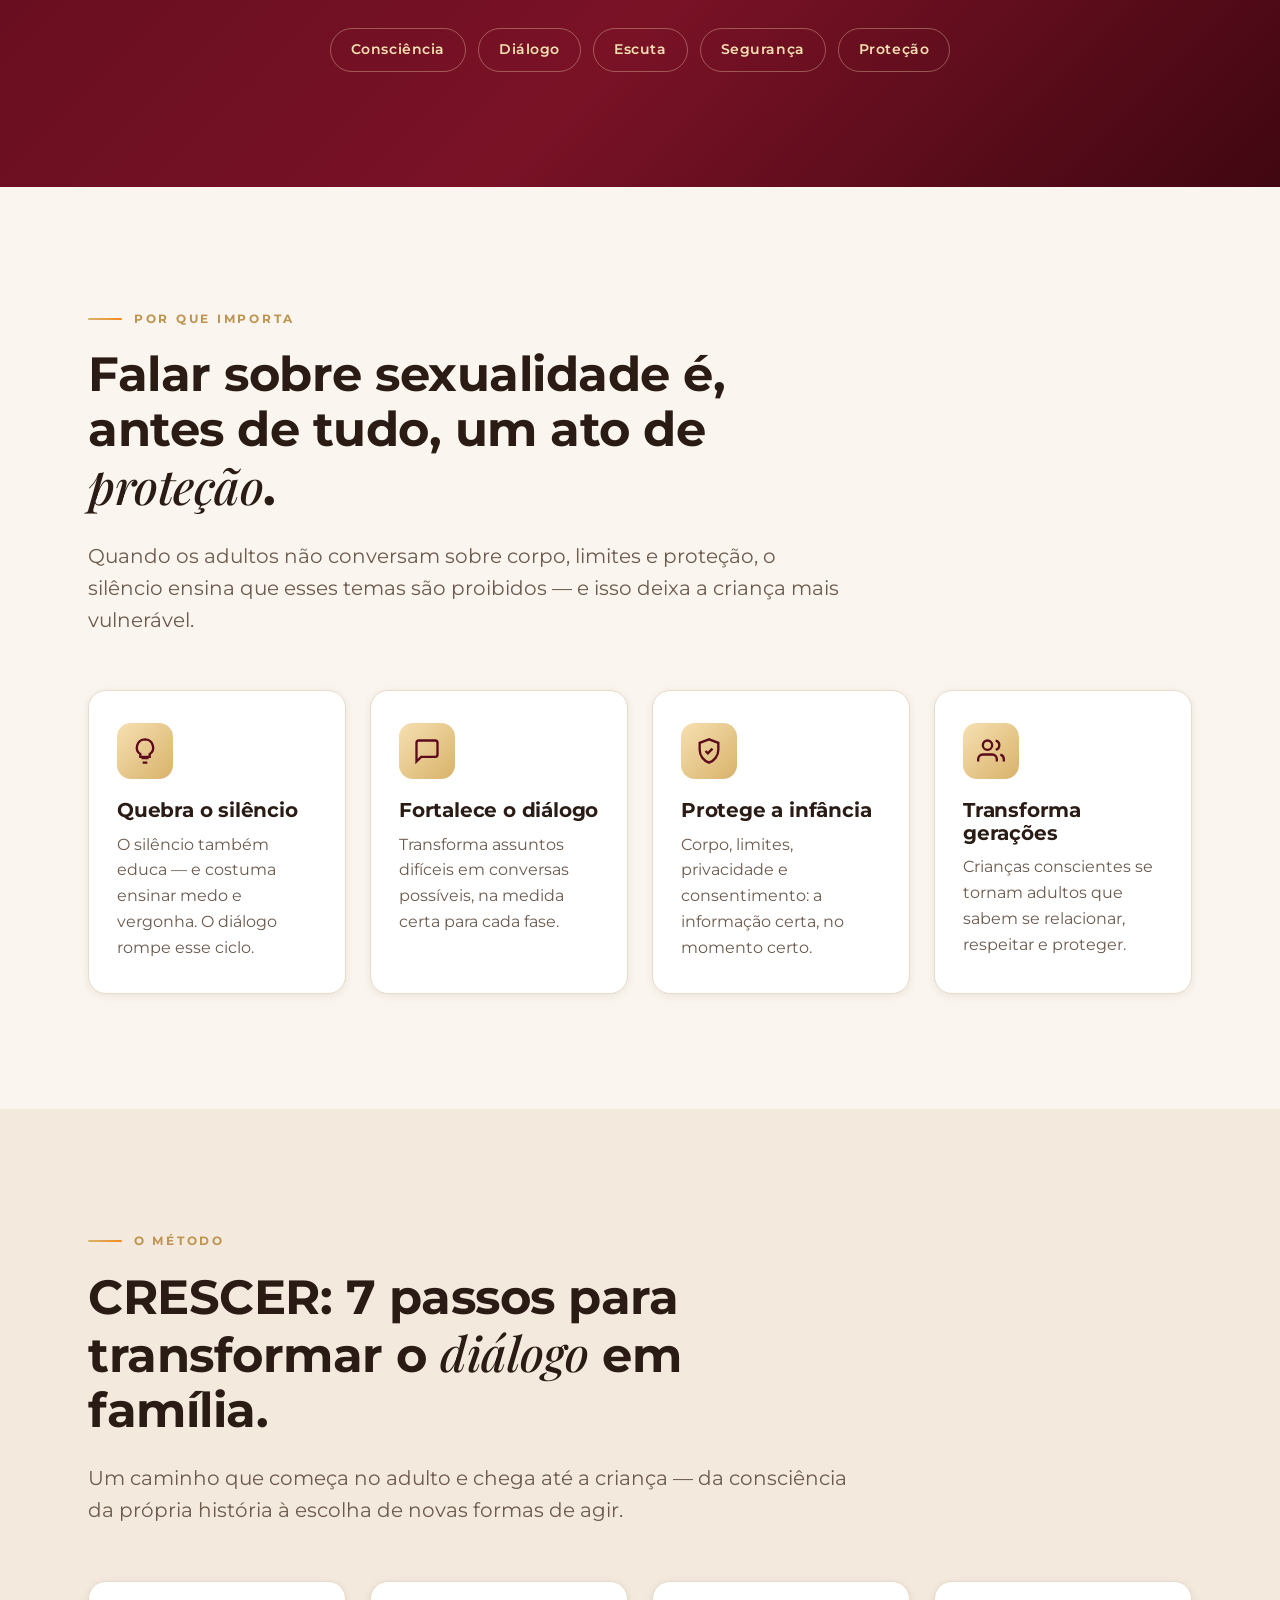
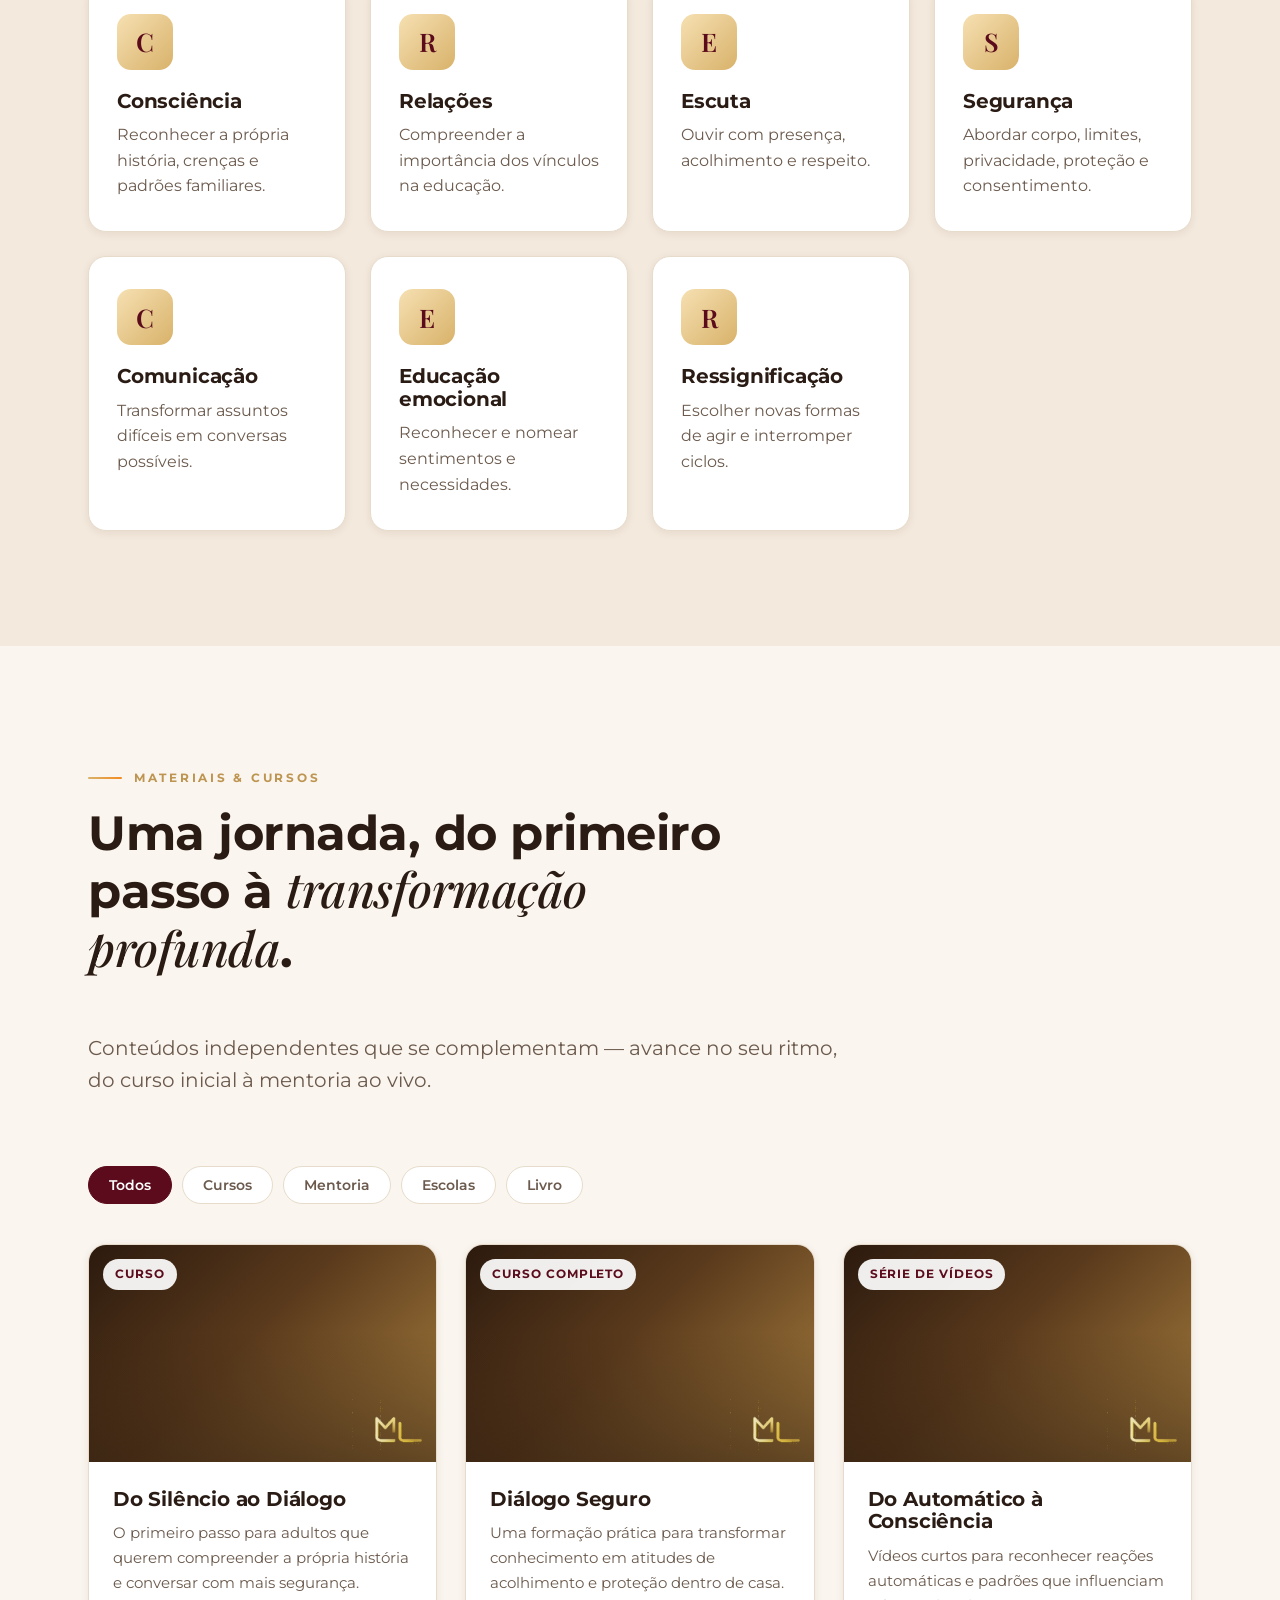
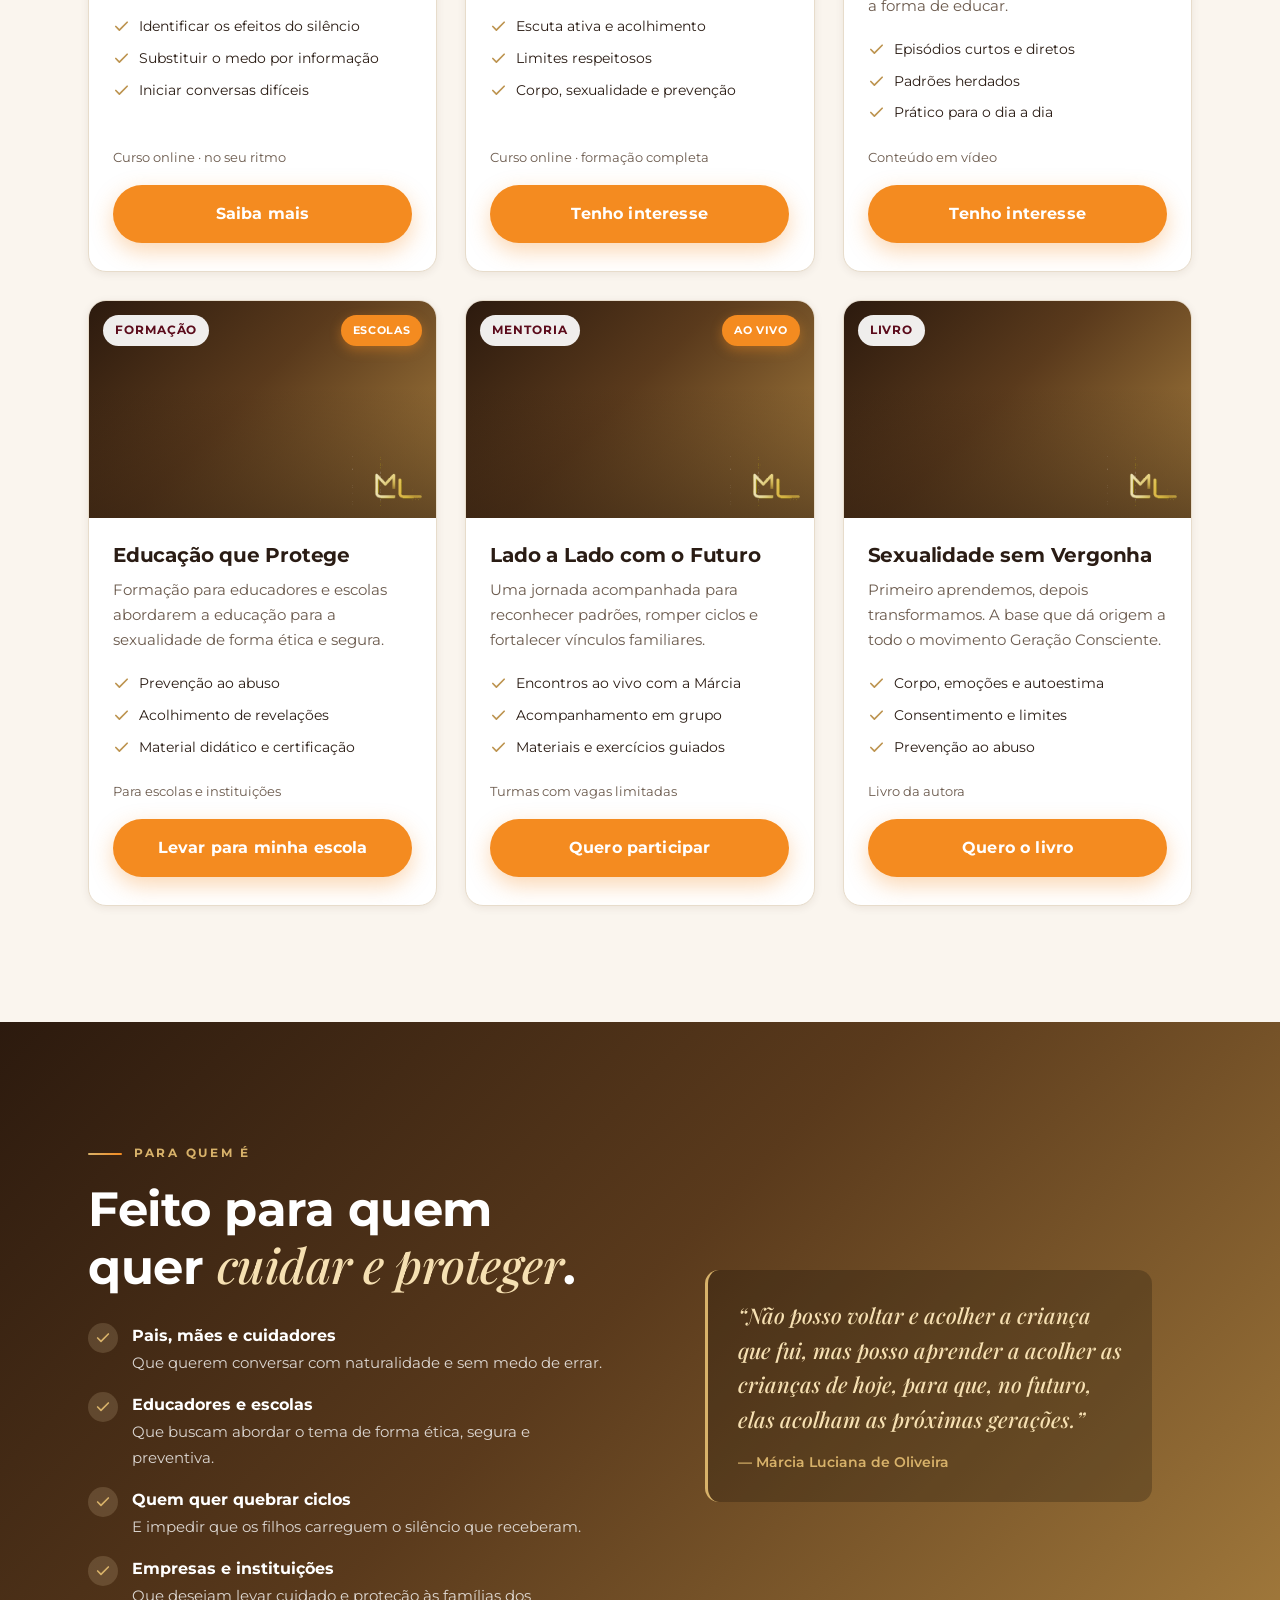
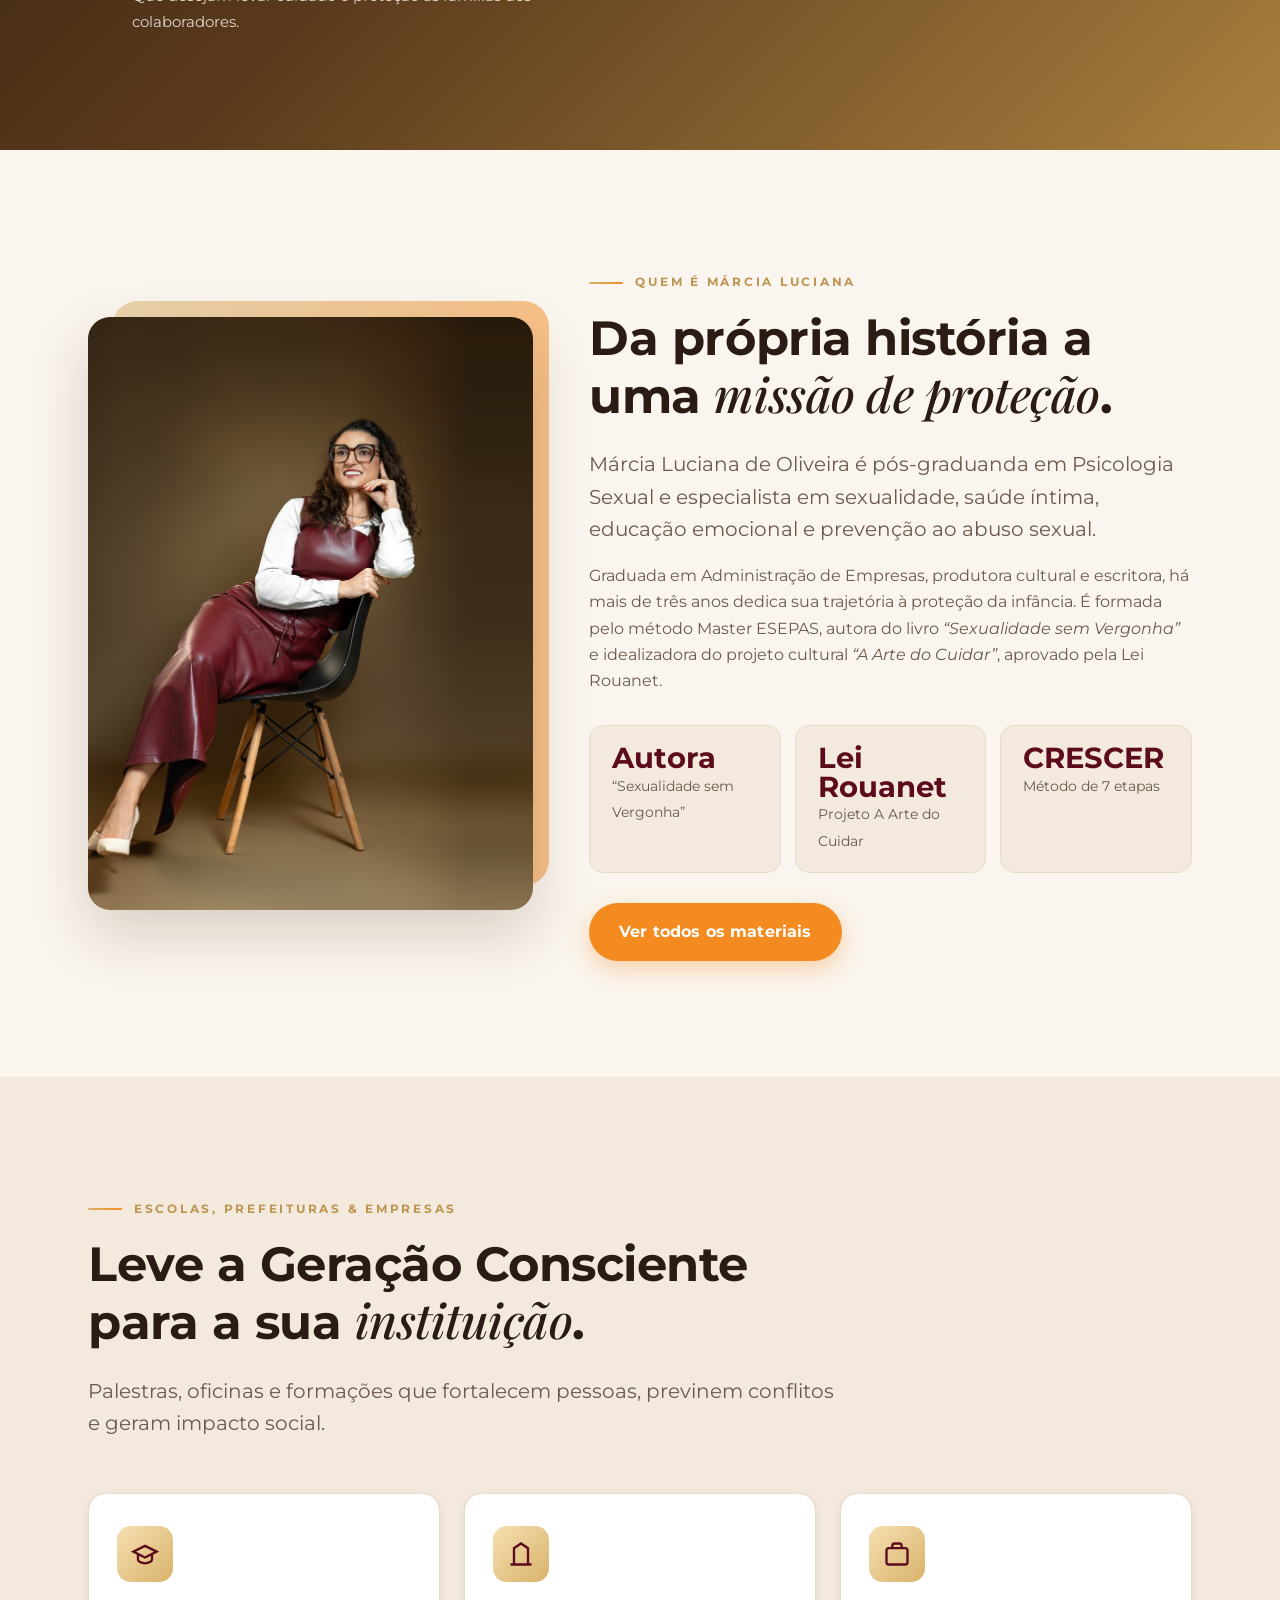
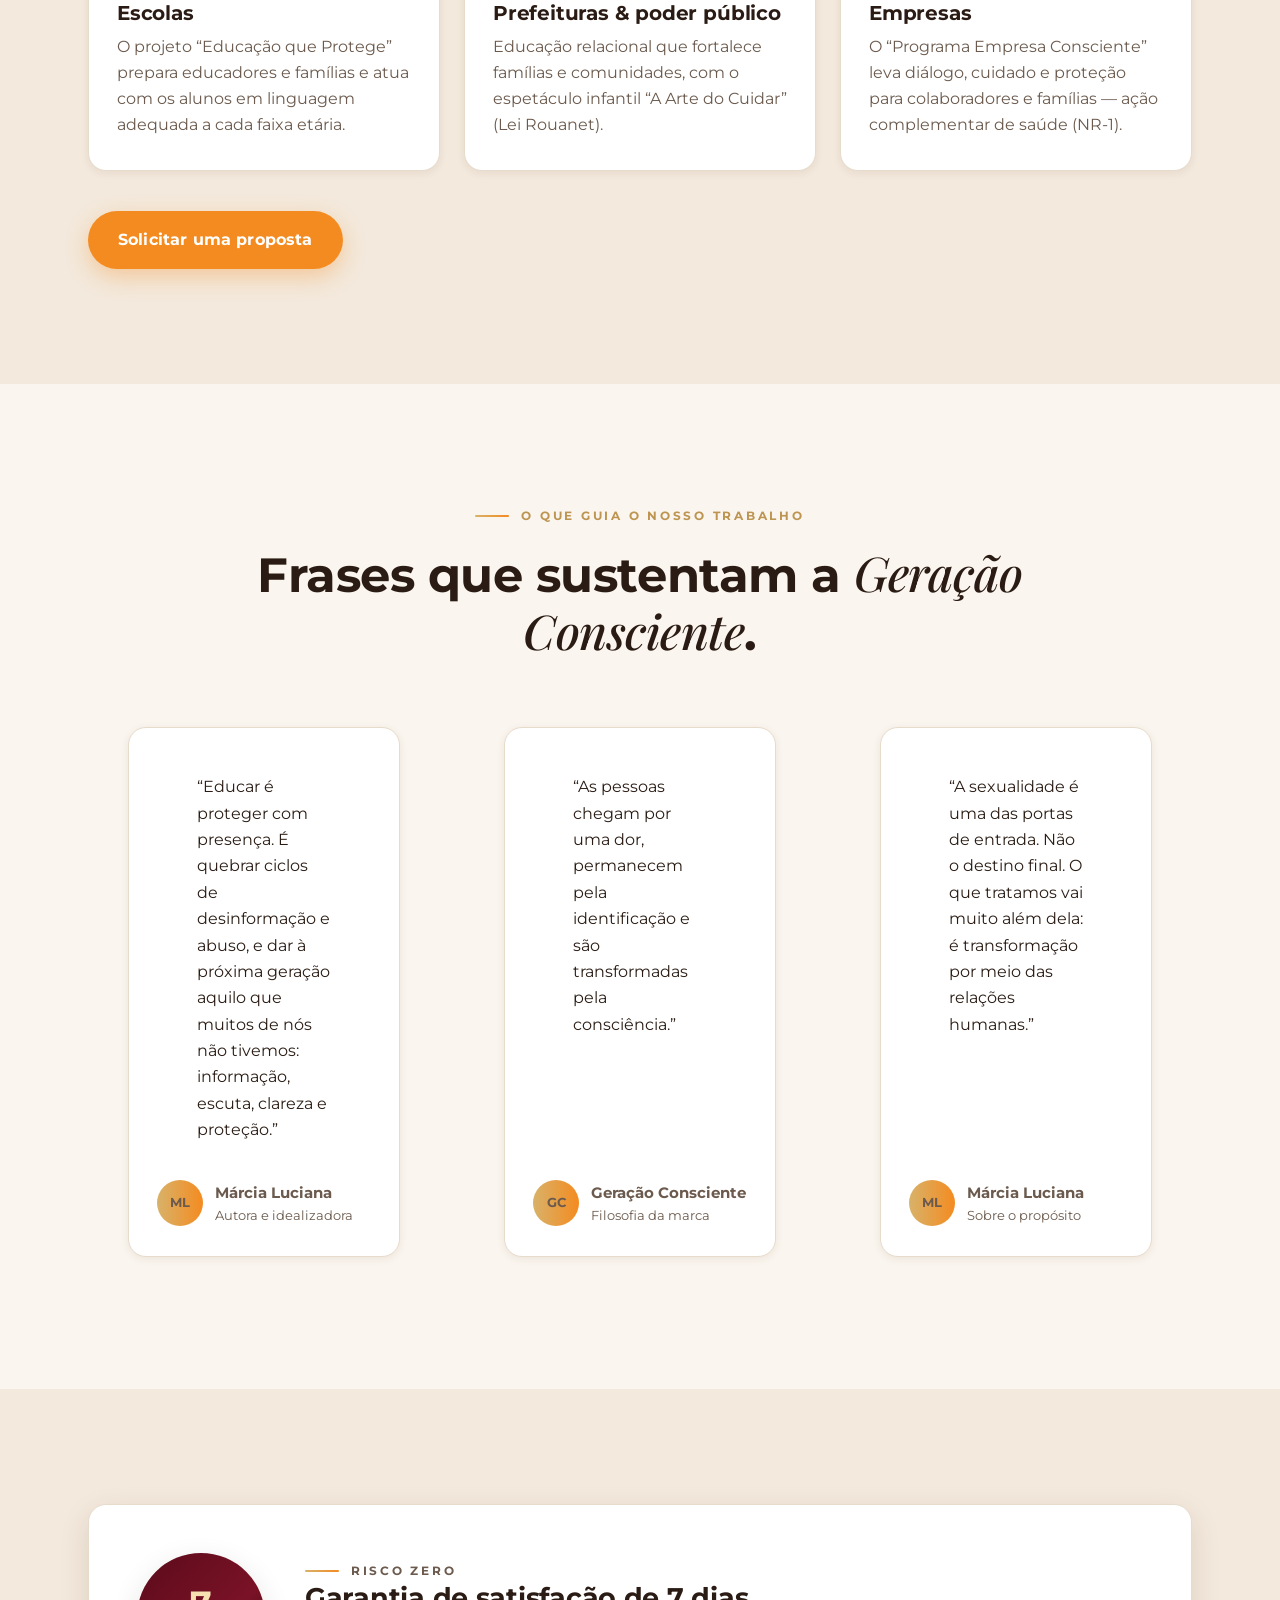
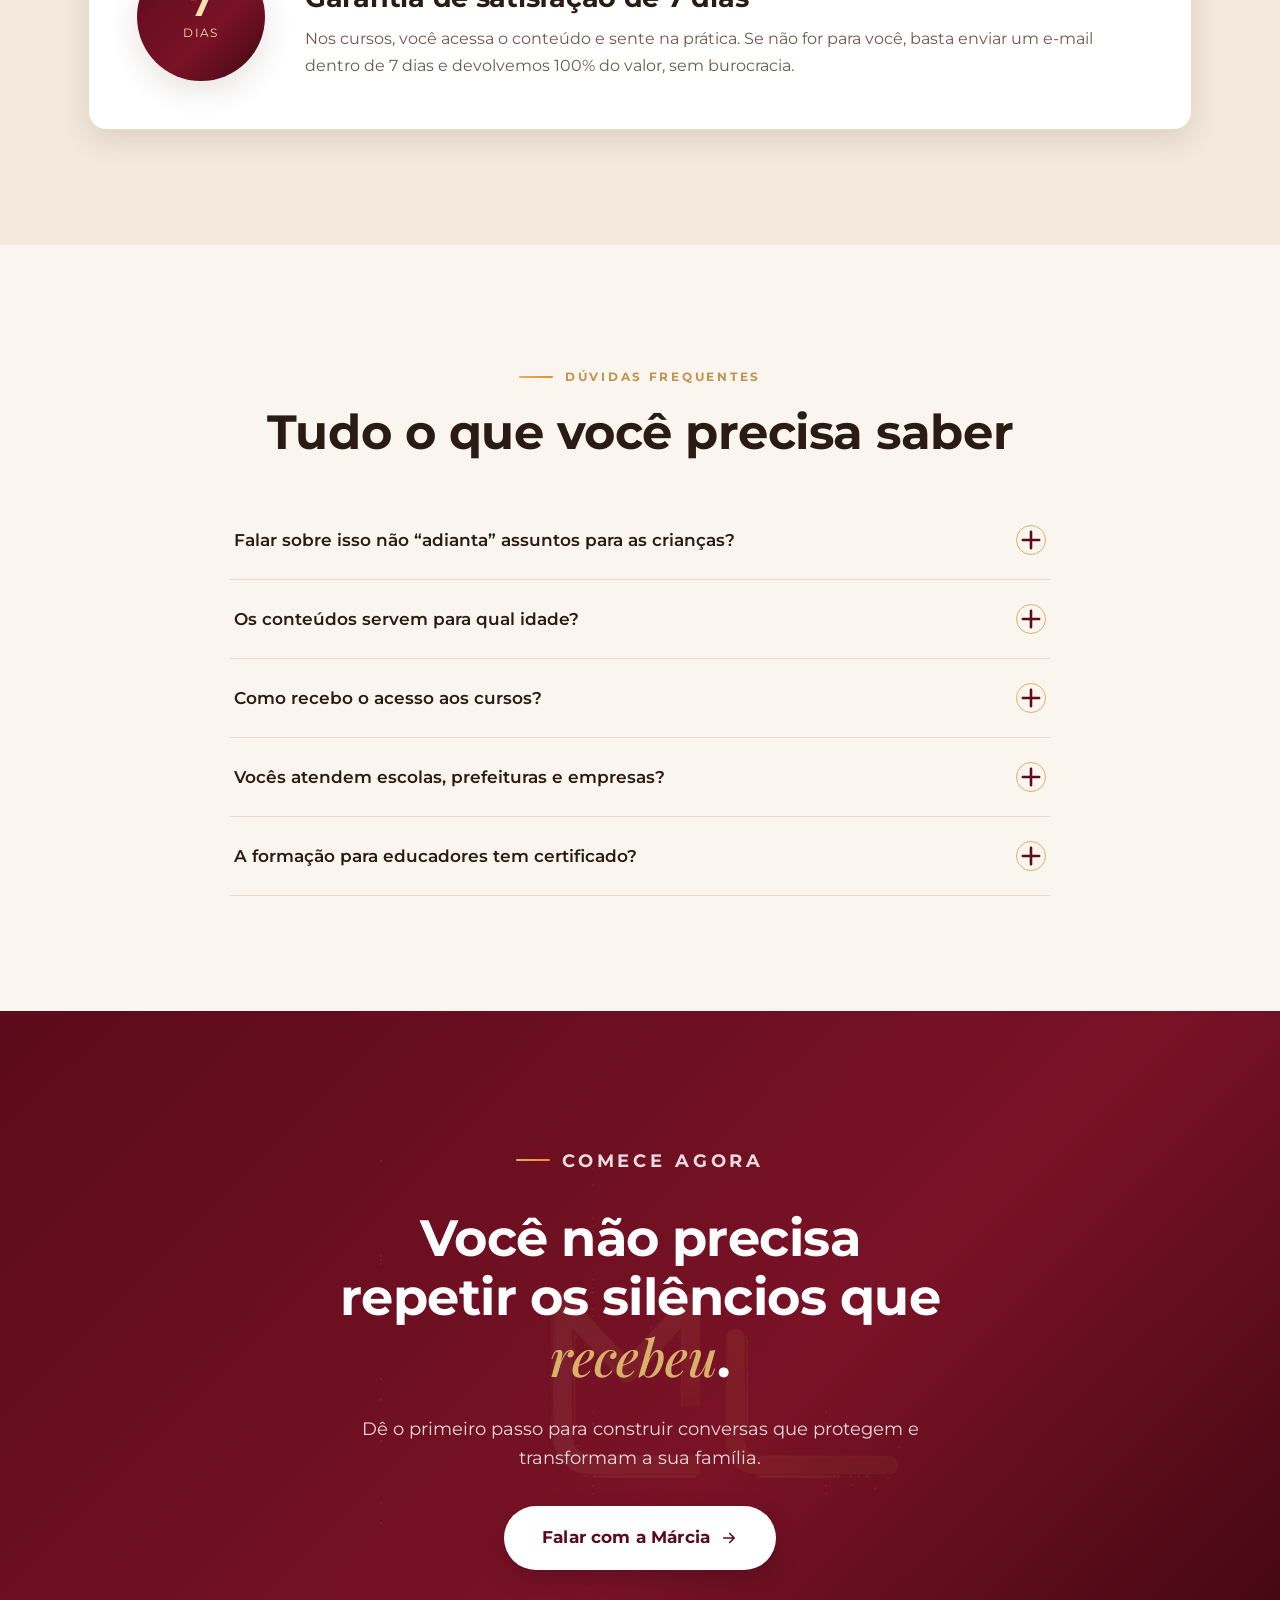
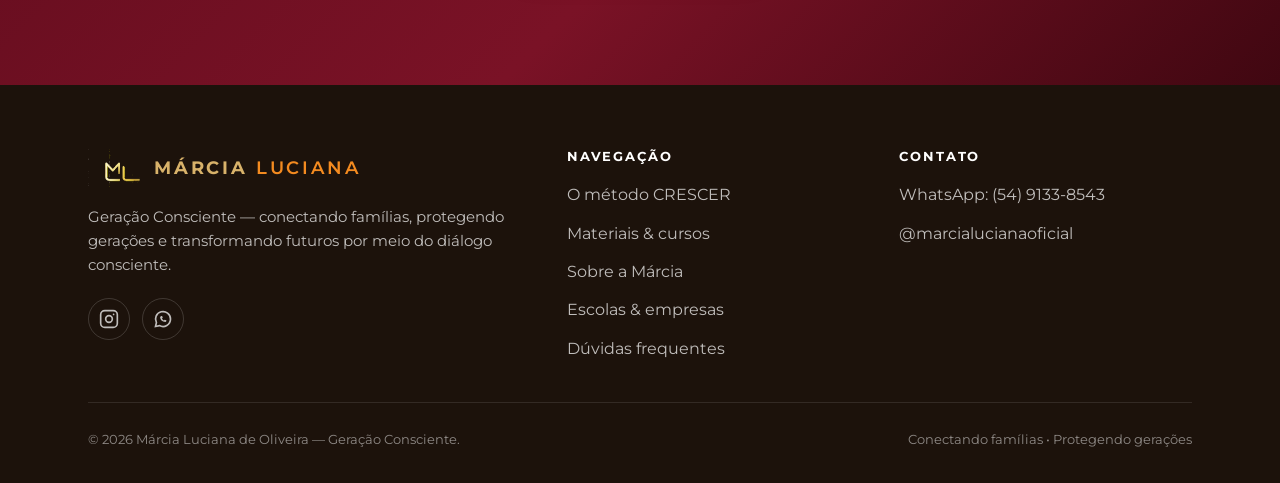
==== commit b042302d: "Item 1: botão flutuante de WhatsApp + contatos reais no rodapé - assets/js/whatsapp.js: botão flutua" ====
--- a/index.html
+++ b/index.html
@@ -554,9 +554,8 @@
           <p>Geração Consciente — conectando famílias, protegendo gerações e transformando futuros por meio do diálogo consciente.</p>
           <div class="footer__social">
             <!-- Troque os href pelos perfis reais -->
-            <a href="#" aria-label="Instagram" rel="noopener"><svg viewBox="0 0 24 24" fill="none" stroke="currentColor" stroke-width="2" aria-hidden="true"><rect x="2" y="2" width="20" height="20" rx="5"/><circle cx="12" cy="12" r="4"/><circle cx="17.5" cy="6.5" r="1" fill="currentColor" stroke="none"/></svg></a>
-            <a href="#" aria-label="YouTube" rel="noopener"><svg viewBox="0 0 24 24" fill="none" stroke="currentColor" stroke-width="2" aria-hidden="true"><path d="M22 8.2a3 3 0 0 0-2.1-2.1C18 5.5 12 5.5 12 5.5s-6 0-7.9.6A3 3 0 0 0 2 8.2 31 31 0 0 0 2 12a31 31 0 0 0 .1 3.8 3 3 0 0 0 2.1 2.1c1.9.6 7.8.6 7.8.6s6 0 7.9-.6a3 3 0 0 0 2.1-2.1A31 31 0 0 0 22 12a31 31 0 0 0-.1-3.8Z"/><path d="m10 15 5-3-5-3Z" fill="currentColor"/></svg></a>
-            <a href="#" aria-label="WhatsApp" rel="noopener"><svg viewBox="0 0 24 24" fill="none" stroke="currentColor" stroke-width="2" aria-hidden="true"><path d="M21 12a9 9 0 0 1-13.3 7.9L3 21l1.1-4.6A9 9 0 1 1 21 12Z"/><path d="M8.5 9c0 4 2.5 6.5 6.5 6.5.6 0 1-.4 1-1v-1l-2-.7-1 1a5 5 0 0 1-2.3-2.3l1-1L11 8.5H10c-.6 0-1 .4-1 1Z" fill="currentColor" stroke="none"/></svg></a>
+            <a href="https://instagram.com/marcialucianaoficial" target="_blank" aria-label="Instagram" rel="noopener"><svg viewBox="0 0 24 24" fill="none" stroke="currentColor" stroke-width="2" aria-hidden="true"><rect x="2" y="2" width="20" height="20" rx="5"/><circle cx="12" cy="12" r="4"/><circle cx="17.5" cy="6.5" r="1" fill="currentColor" stroke="none"/></svg></a>
+            <a href="https://wa.me/555491338543" target="_blank" aria-label="WhatsApp" rel="noopener"><svg viewBox="0 0 24 24" fill="none" stroke="currentColor" stroke-width="2" aria-hidden="true"><path d="M21 12a9 9 0 0 1-13.3 7.9L3 21l1.1-4.6A9 9 0 1 1 21 12Z"/><path d="M8.5 9c0 4 2.5 6.5 6.5 6.5.6 0 1-.4 1-1v-1l-2-.7-1 1a5 5 0 0 1-2.3-2.3l1-1L11 8.5H10c-.6 0-1 .4-1 1Z" fill="currentColor" stroke="none"/></svg></a>
           </div>
         </div>
 
@@ -574,9 +573,8 @@
         <div>
           <h4>Contato</h4>
           <ul>
-            <li><a href="mailto:contato@marcialuciana.com.br">contato@marcialuciana.com.br</a></li>
-            <li><a href="#">WhatsApp de atendimento</a></li>
-            <li><a href="#">@marcialuciana</a></li>
+            <li><a href="https://wa.me/555491338543" target="_blank" rel="noopener">WhatsApp: (54) 9133-8543</a></li>
+            <li><a href="https://instagram.com/marcialucianaoficial" target="_blank" rel="noopener">@marcialucianaoficial</a></li>
           </ul>
         </div>
       </div>
@@ -600,5 +598,6 @@
       });
     }
   </script>
+  <script src="assets/js/whatsapp.js" defer></script>
 </body>
 </html>
--- a/assets/css/styles.css
+++ b/assets/css/styles.css
@@ -501,3 +501,18 @@
 .offer__price .install { color: var(--tinta-suave); font-size: .92rem; margin-top: 8px; }
 .offer__body .btn { margin-top: 20px; }
 .offer__secure { margin-top: 14px; font-size: .82rem; color: var(--tinta-suave); }
+
+/* Selos de credibilidade perto da oferta */
+.offer-trust { display: flex; flex-wrap: wrap; justify-content: center; gap: 10px 22px; max-width: 580px; margin: 0 auto 26px; }
+.offer-trust span { display: inline-flex; align-items: center; gap: 7px; font-size: .85rem; color: var(--tinta-suave); font-weight: 600; }
+.offer-trust svg { width: 16px; height: 16px; color: var(--dourado-dark); flex: none; }
+
+/* Barra de CTA fixa (página de vendas) */
+.sticky-cta { position: fixed; left: 0; right: 0; bottom: 0; z-index: 90; background: #fff; border-top: 1px solid var(--linha); box-shadow: 0 -6px 24px rgba(59,34,16,.14); transform: translateY(110%); transition: transform .3s var(--ease); }
+.sticky-cta.is-visible { transform: translateY(0); }
+.sticky-cta__inner { display: flex; align-items: center; justify-content: space-between; gap: 16px; padding-block: 12px; }
+.sticky-cta__info strong { display: block; font-size: .98rem; color: var(--tinta); line-height: 1.2; }
+.sticky-cta__info span { font-size: .82rem; color: var(--tinta-suave); }
+.sticky-cta .btn { min-height: 46px; white-space: nowrap; }
+@media (max-width: 480px) { .sticky-cta__info span { display: none; } .sticky-cta__info strong { font-size: .9rem; } }
+@media print { .sticky-cta { display: none !important; } }
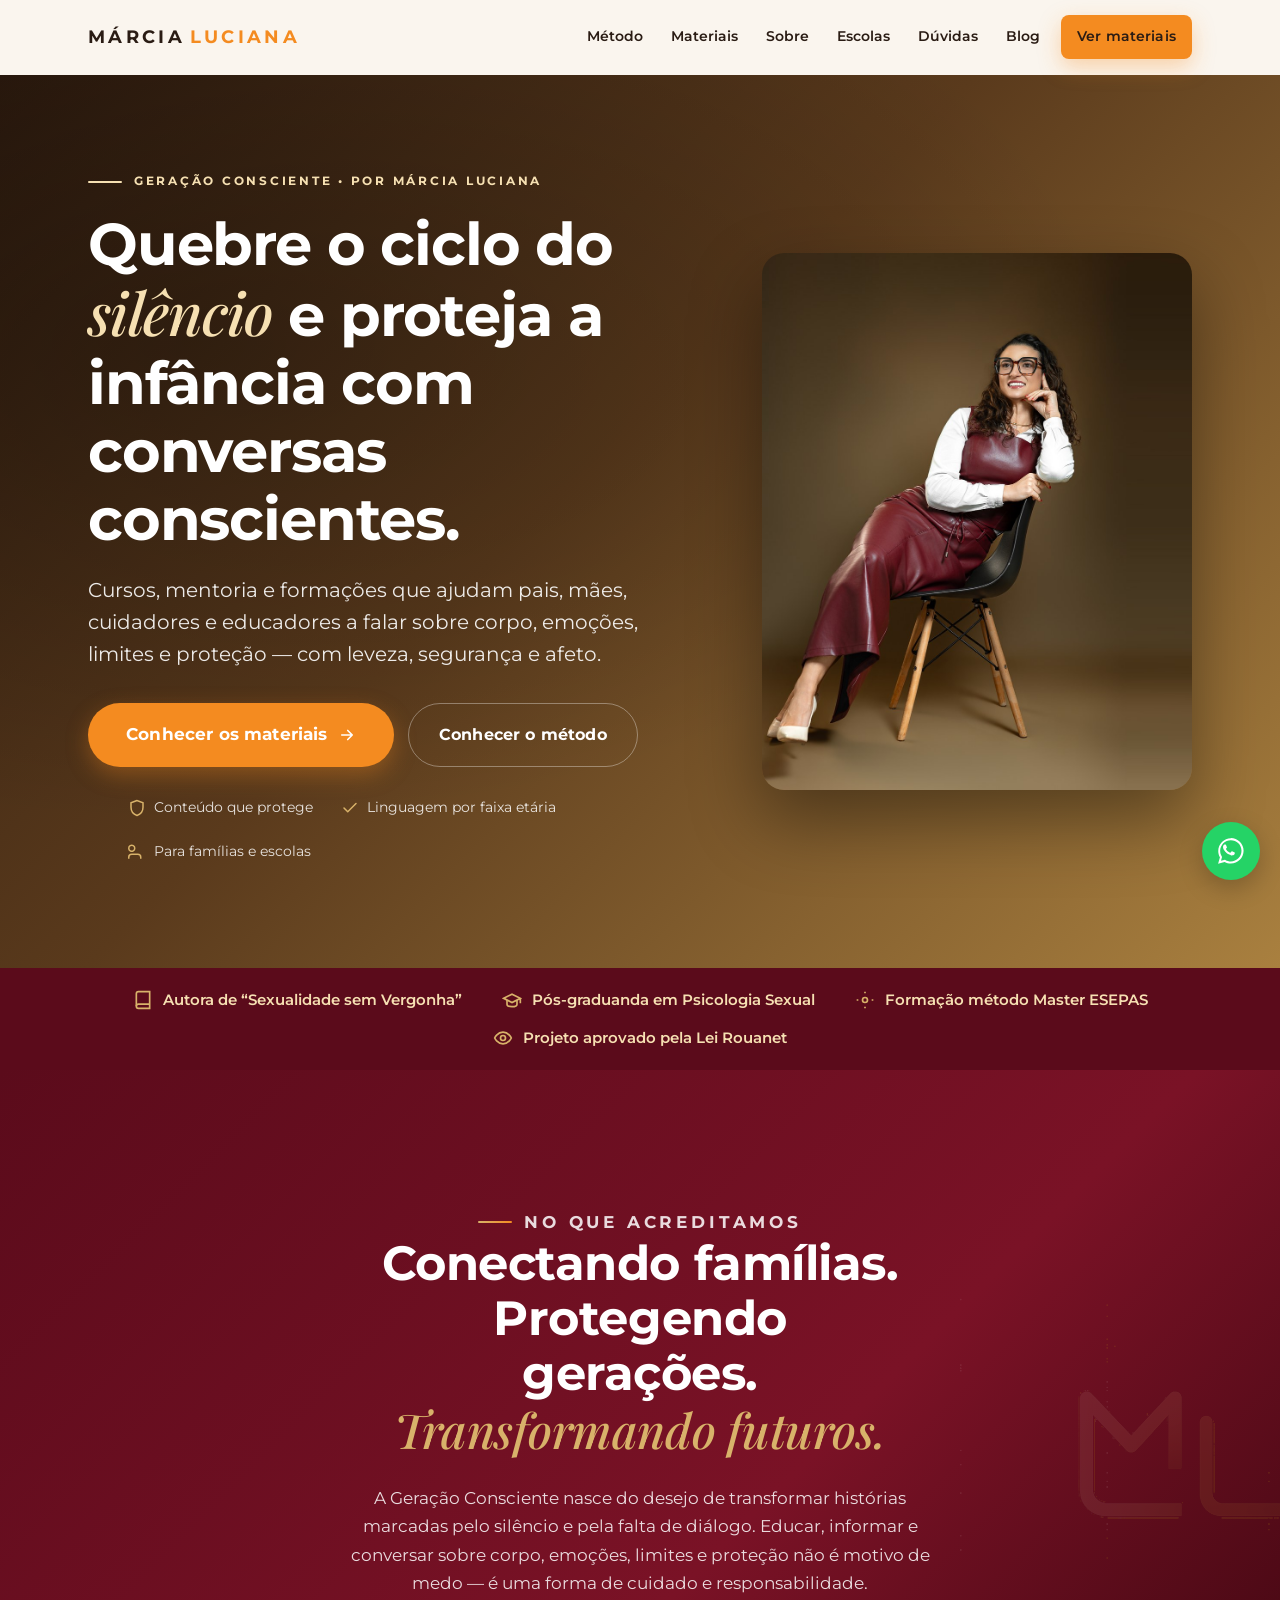
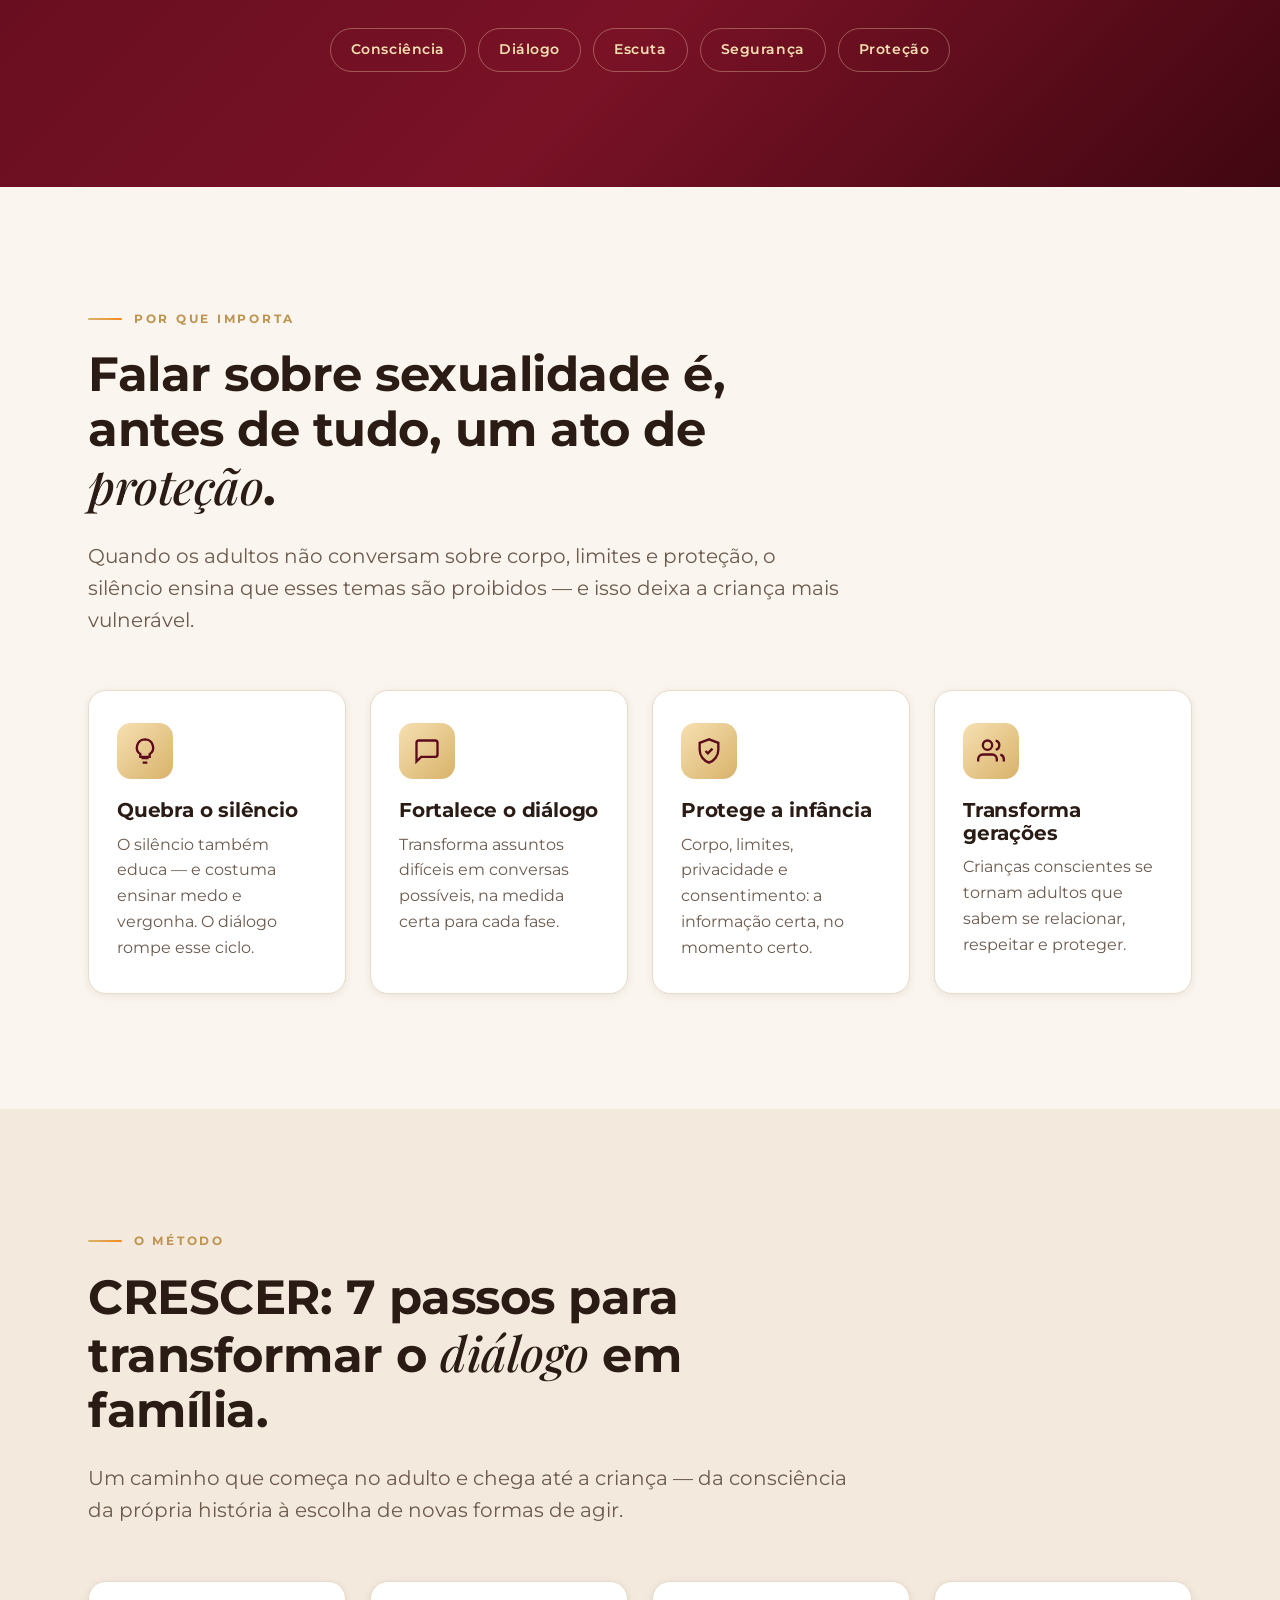
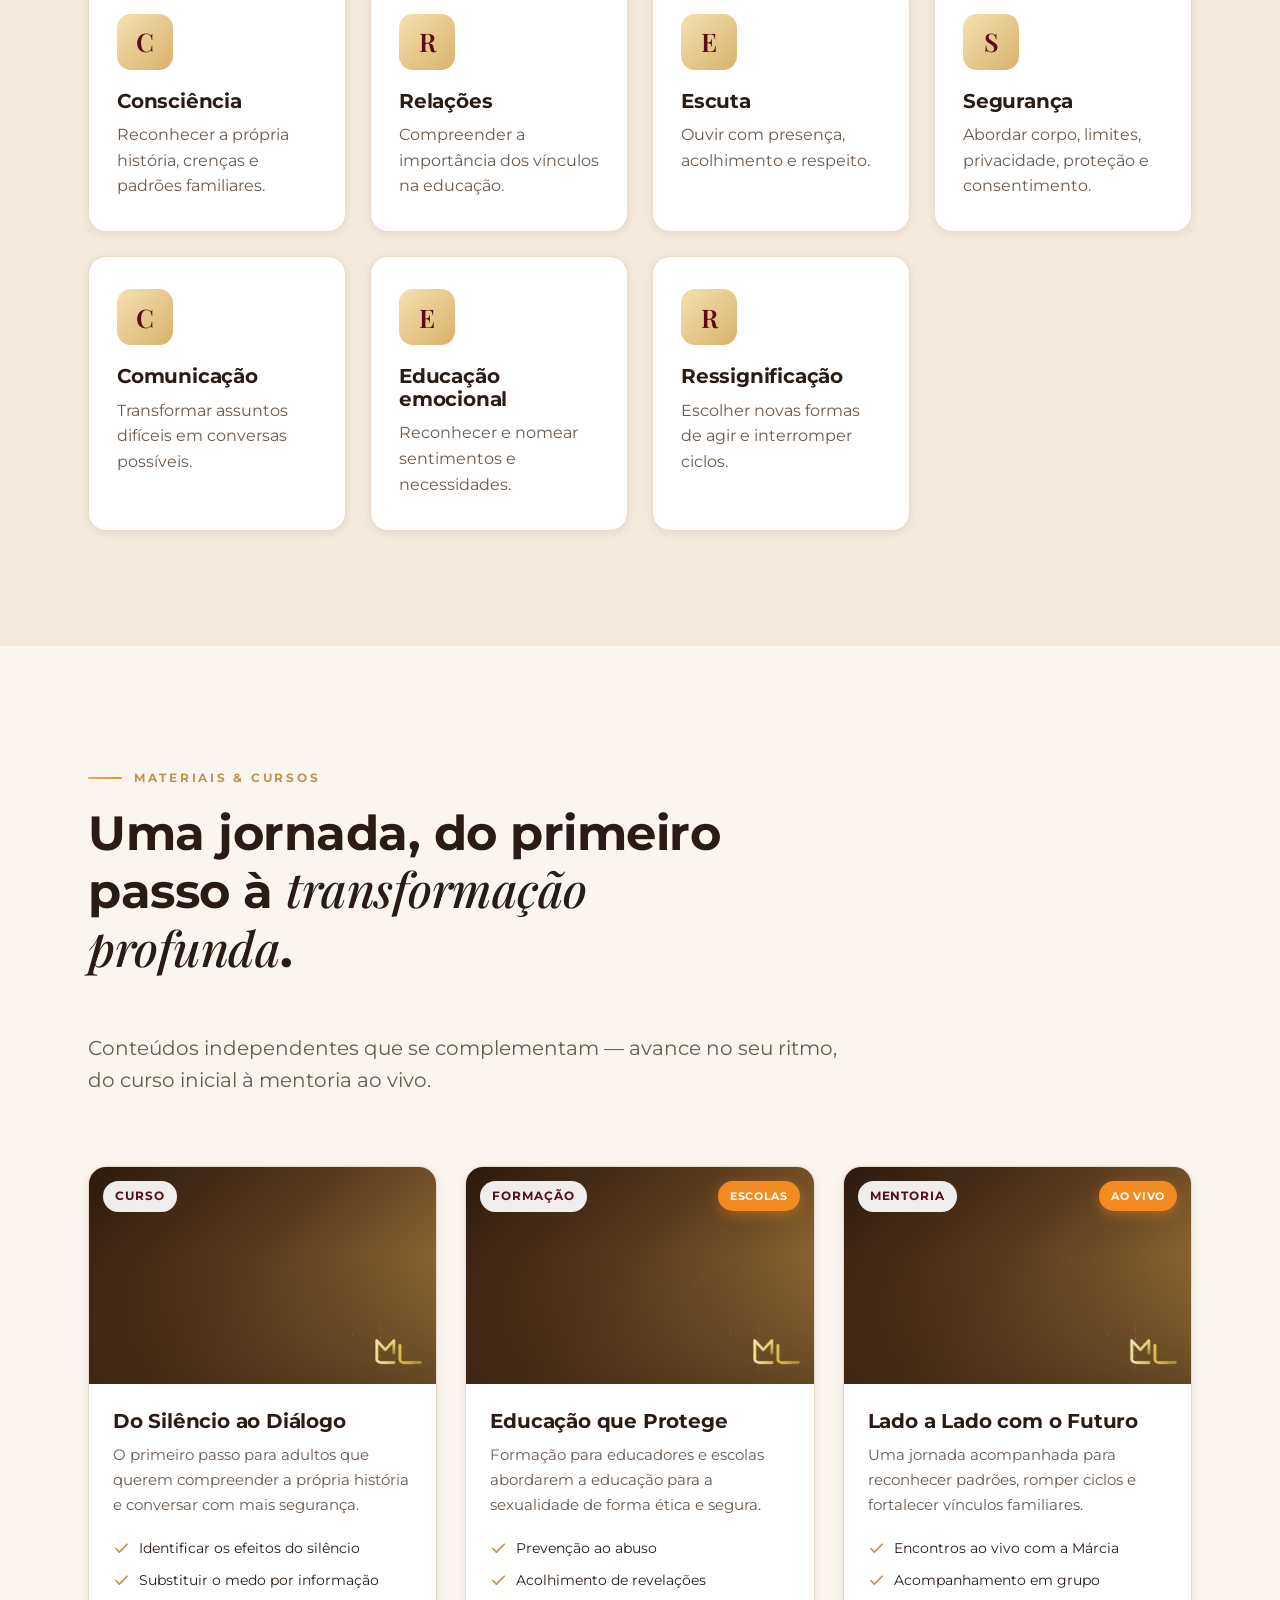
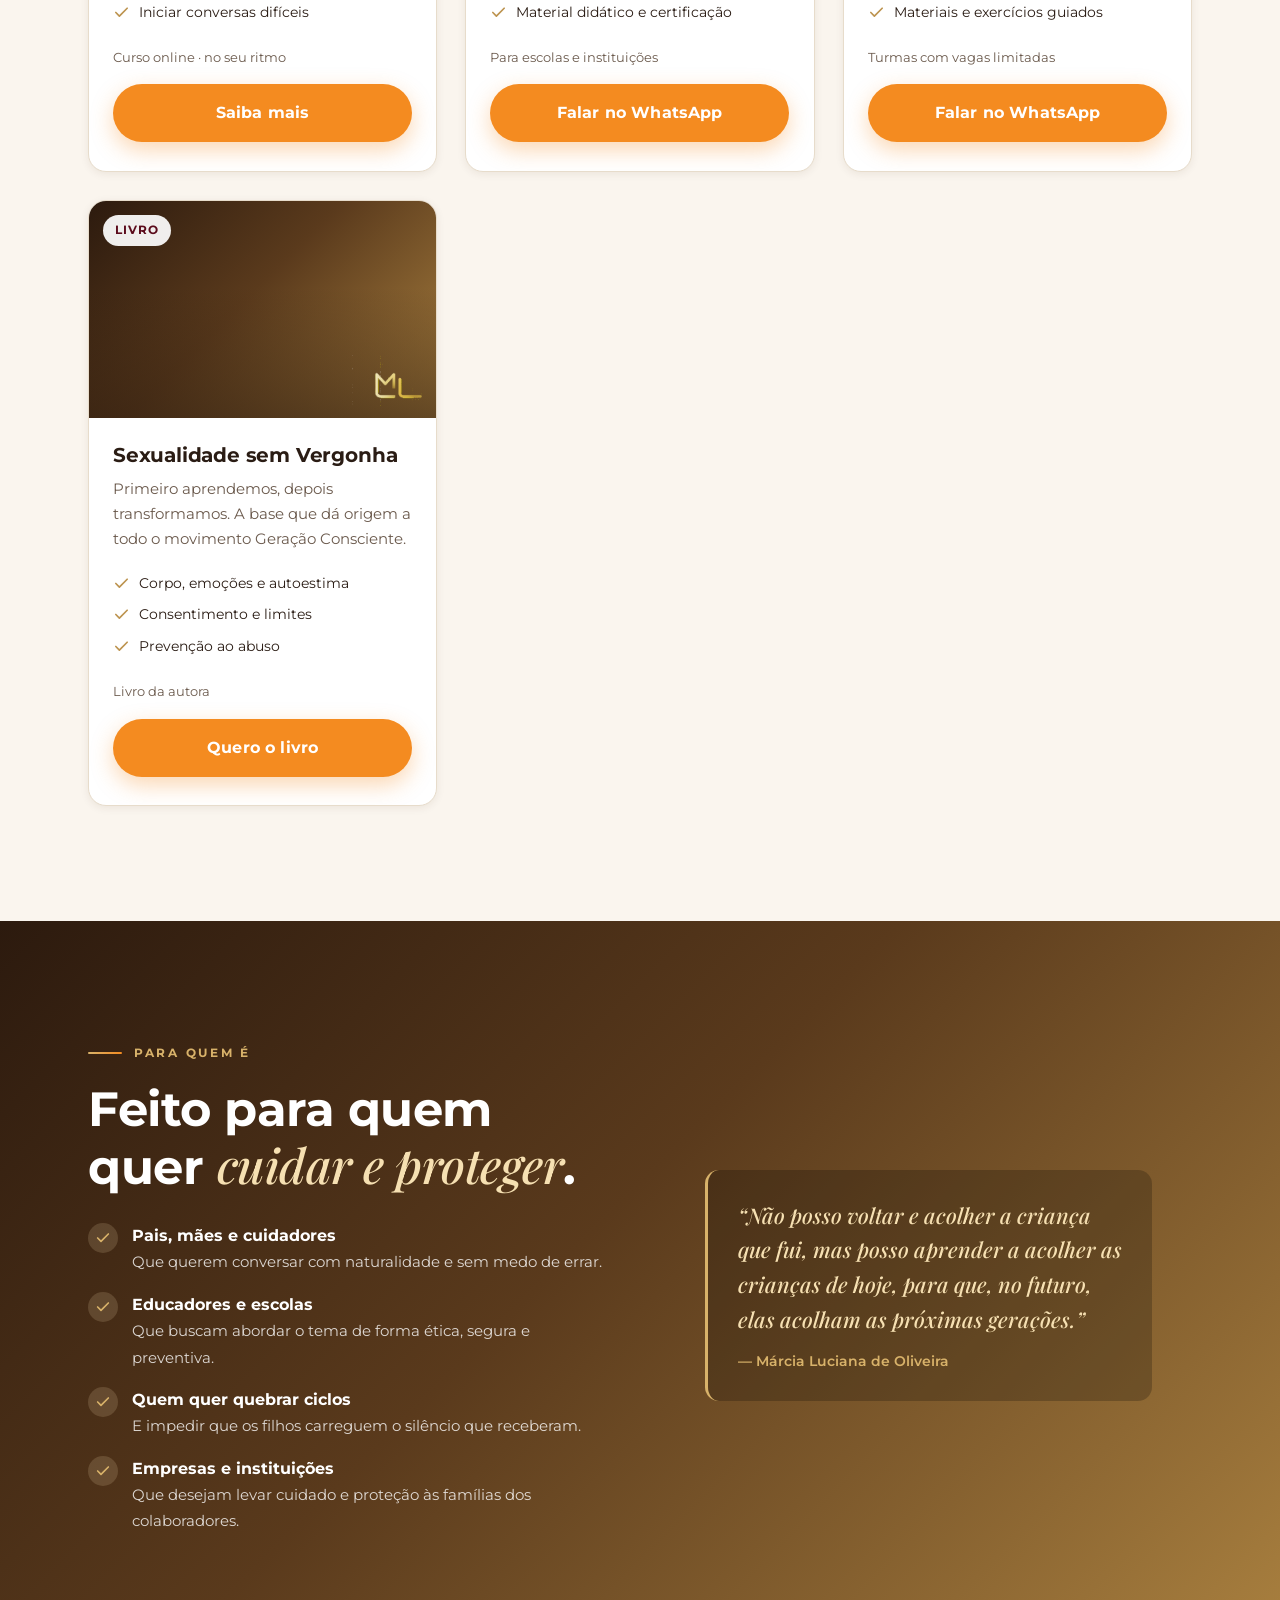
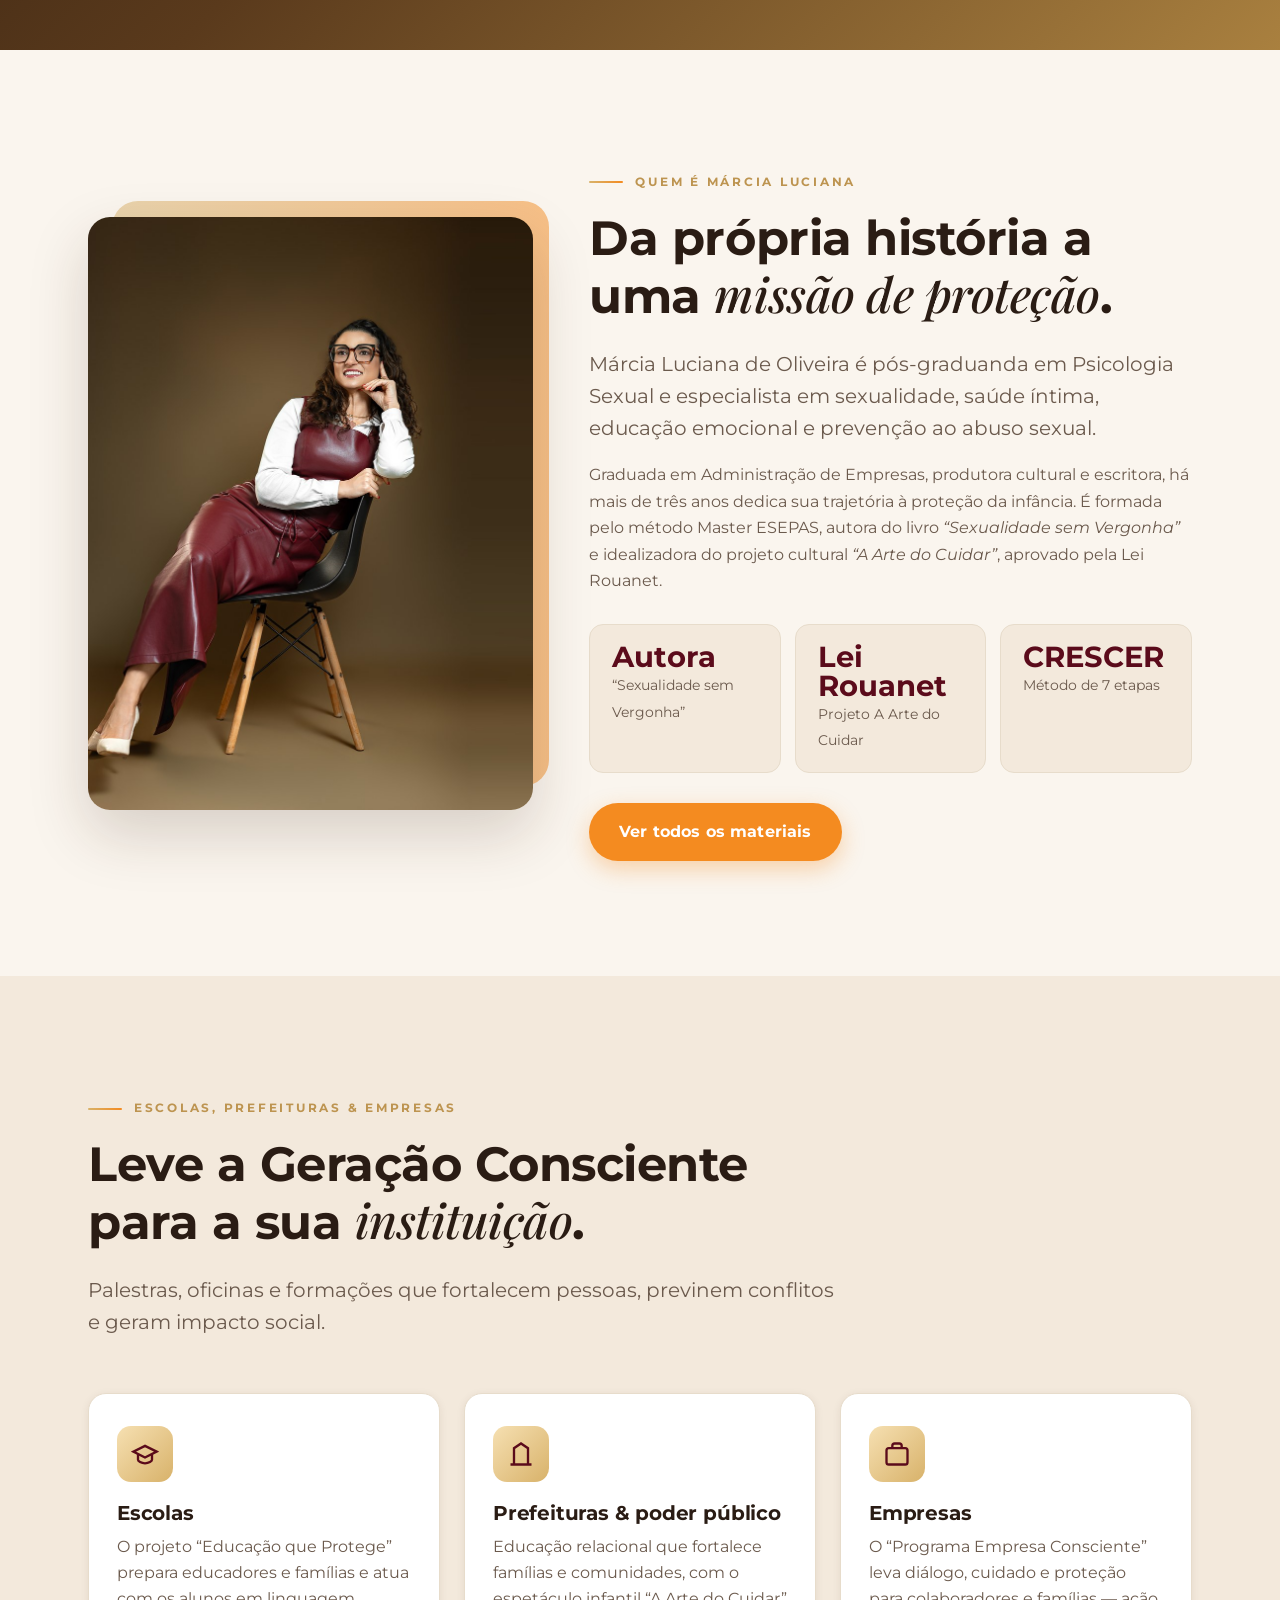
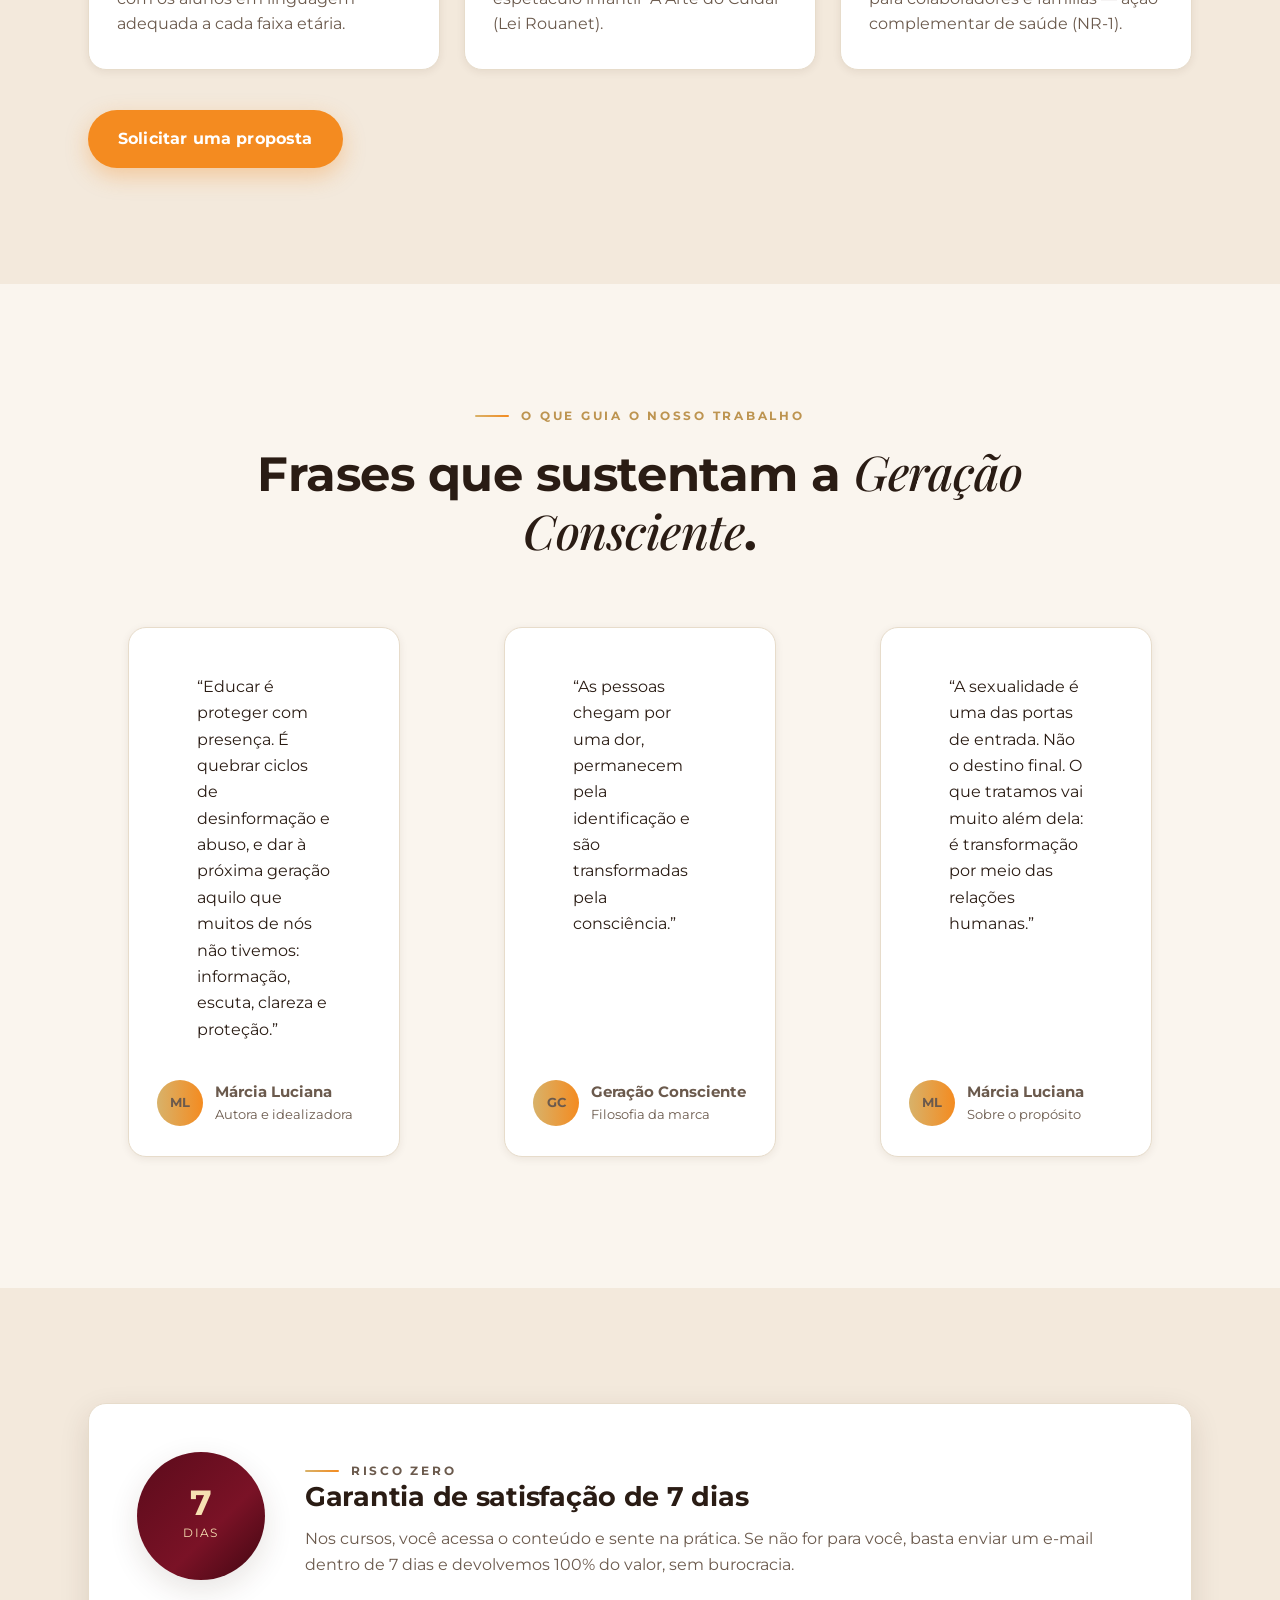
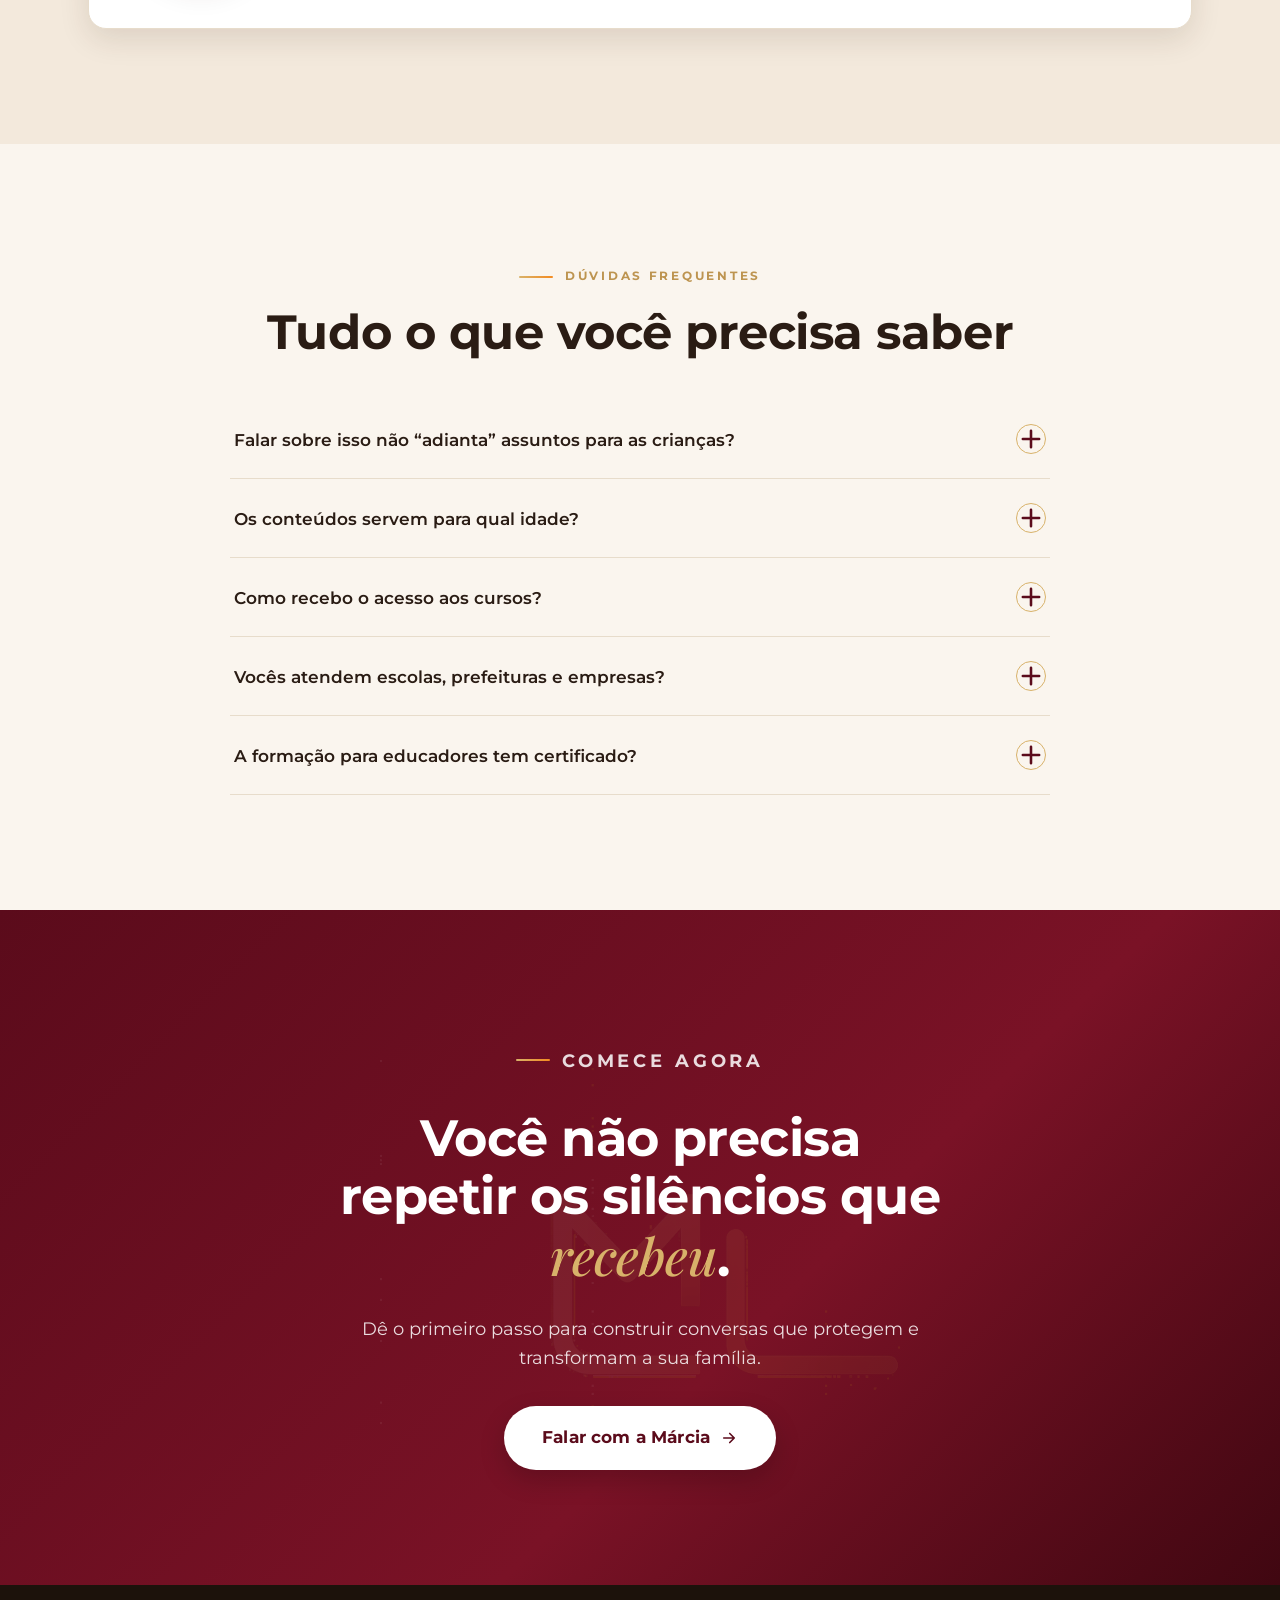
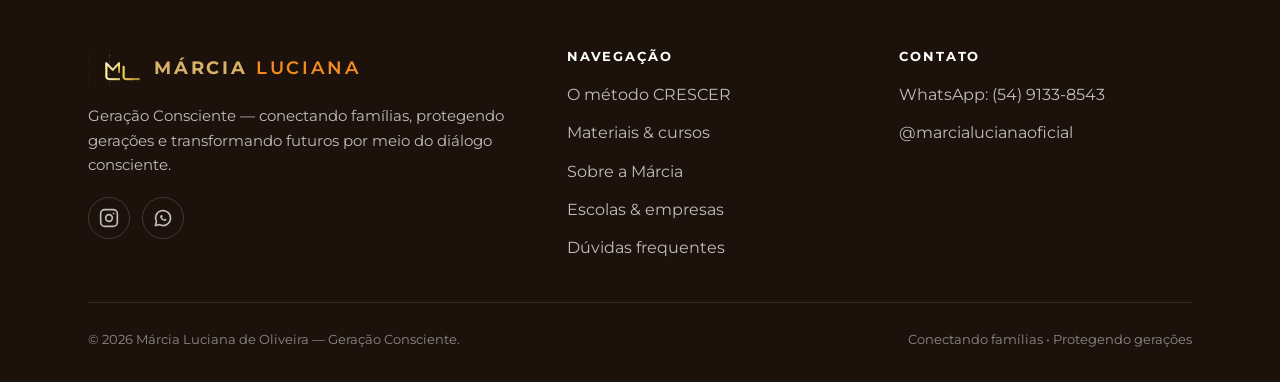
==== commit 51f2a243: "Mostra só o que existe; Mentoria/Escolas/Livro via WhatsApp - Remove os cursos ainda inexistentes (D" ====
--- a/index.html
+++ b/index.html
@@ -198,13 +198,6 @@
         </div>
 
         <!-- Filtros por categoria -->
-        <div class="filtros" role="tablist" aria-label="Filtrar por categoria">
-          <button class="filtro is-active" data-filter="todos">Todos</button>
-          <button class="filtro" data-filter="curso">Cursos</button>
-          <button class="filtro" data-filter="mentoria">Mentoria</button>
-          <button class="filtro" data-filter="escola">Escolas</button>
-          <button class="filtro" data-filter="livro">Livro</button>
-        </div>
 
         <div class="cards">
 
@@ -229,48 +222,6 @@
             </div>
           </article>
 
-          <!-- Curso completo — Diálogo Seguro -->
-          <article class="card reveal" data-cat="curso">
-            <div class="card__media">
-              <span class="card__tag">Curso completo</span>
-              <img class="mono-water" src="assets/img/ml-monograma.png" alt="" aria-hidden="true" />
-            </div>
-            <div class="card__body">
-              <h3>Diálogo Seguro</h3>
-              <p class="card__desc">Uma formação prática para transformar conhecimento em atitudes de acolhimento e proteção dentro de casa.</p>
-              <ul class="card__feat">
-                <li><svg viewBox="0 0 24 24" fill="none" stroke="currentColor" stroke-width="2.4" aria-hidden="true"><path d="M20 6 9 17l-5-5" stroke-linecap="round" stroke-linejoin="round"/></svg> Escuta ativa e acolhimento</li>
-                <li><svg viewBox="0 0 24 24" fill="none" stroke="currentColor" stroke-width="2.4" aria-hidden="true"><path d="M20 6 9 17l-5-5" stroke-linecap="round" stroke-linejoin="round"/></svg> Limites respeitosos</li>
-                <li><svg viewBox="0 0 24 24" fill="none" stroke="currentColor" stroke-width="2.4" aria-hidden="true"><path d="M20 6 9 17l-5-5" stroke-linecap="round" stroke-linejoin="round"/></svg> Corpo, sexualidade e prevenção</li>
-              </ul>
-              <div class="card__foot">
-                <p class="card__installments" style="margin-top:0">Curso online · formação completa</p>
-                <a class="btn btn--block" href="#contato" rel="noopener">Tenho interesse</a>
-              </div>
-            </div>
-          </article>
-
-          <!-- Série de vídeos — Do Automático à Consciência -->
-          <article class="card reveal" data-cat="curso">
-            <div class="card__media">
-              <span class="card__tag">Série de vídeos</span>
-              <img class="mono-water" src="assets/img/ml-monograma.png" alt="" aria-hidden="true" />
-            </div>
-            <div class="card__body">
-              <h3>Do Automático à Consciência</h3>
-              <p class="card__desc">Vídeos curtos para reconhecer reações automáticas e padrões que influenciam a forma de educar.</p>
-              <ul class="card__feat">
-                <li><svg viewBox="0 0 24 24" fill="none" stroke="currentColor" stroke-width="2.4" aria-hidden="true"><path d="M20 6 9 17l-5-5" stroke-linecap="round" stroke-linejoin="round"/></svg> Episódios curtos e diretos</li>
-                <li><svg viewBox="0 0 24 24" fill="none" stroke="currentColor" stroke-width="2.4" aria-hidden="true"><path d="M20 6 9 17l-5-5" stroke-linecap="round" stroke-linejoin="round"/></svg> Padrões herdados</li>
-                <li><svg viewBox="0 0 24 24" fill="none" stroke="currentColor" stroke-width="2.4" aria-hidden="true"><path d="M20 6 9 17l-5-5" stroke-linecap="round" stroke-linejoin="round"/></svg> Prático para o dia a dia</li>
-              </ul>
-              <div class="card__foot">
-                <p class="card__installments" style="margin-top:0">Conteúdo em vídeo</p>
-                <a class="btn btn--block" href="#contato" rel="noopener">Tenho interesse</a>
-              </div>
-            </div>
-          </article>
-
           <!-- Formação — Educação que Protege (escolas) -->
           <article class="card reveal" data-cat="escola">
             <div class="card__media">
@@ -288,7 +239,7 @@
               </ul>
               <div class="card__foot">
                 <p class="card__installments" style="margin-top:0">Para escolas e instituições</p>
-                <a class="btn btn--block" href="#contato" rel="noopener">Levar para minha escola</a>
+                <a class="btn btn--block" href="https://wa.me/555491338543?text=Ol%C3%A1%21%20Quero%20uma%20proposta%20da%20Gera%C3%A7%C3%A3o%20Consciente%20para%20a%20minha%20escola%2Finstitui%C3%A7%C3%A3o." target="_blank" rel="noopener" data-fbevent="Contact">Falar no WhatsApp</a>
               </div>
             </div>
           </article>
@@ -310,7 +261,7 @@
               </ul>
               <div class="card__foot">
                 <p class="card__installments" style="margin-top:0">Turmas com vagas limitadas</p>
-                <a class="btn btn--block" href="#contato" rel="noopener">Quero participar</a>
+                <a class="btn btn--block" href="https://wa.me/555491338543?text=Ol%C3%A1%21%20Tenho%20interesse%20na%20mentoria%20Lado%20a%20Lado%20com%20o%20Futuro." target="_blank" rel="noopener" data-fbevent="Contact">Falar no WhatsApp</a>
               </div>
             </div>
           </article>
@@ -331,7 +282,7 @@
               </ul>
               <div class="card__foot">
                 <p class="card__installments" style="margin-top:0">Livro da autora</p>
-                <a class="btn btn--block" href="#contato" rel="noopener">Quero o livro</a>
+                <a class="btn btn--block" href="https://wa.me/555491338543?text=Ol%C3%A1%21%20Quero%20saber%20como%20adquirir%20o%20livro%20Sexualidade%20sem%20Vergonha." target="_blank" rel="noopener" data-fbevent="Contact">Quero o livro</a>
               </div>
             </div>
           </article>
@@ -434,7 +385,7 @@
         </div>
 
         <div style="margin-top:40px" class="reveal">
-          <a href="#contato" class="btn">Solicitar uma proposta</a>
+          <a href="https://wa.me/555491338543?text=Ol%C3%A1%21%20Quero%20uma%20proposta%20da%20Gera%C3%A7%C3%A3o%20Consciente%20para%20a%20minha%20escola%2Finstitui%C3%A7%C3%A3o." target="_blank" rel="noopener" data-fbevent="Contact" class="btn">Solicitar uma proposta</a>
         </div>
       </div>
     </section>
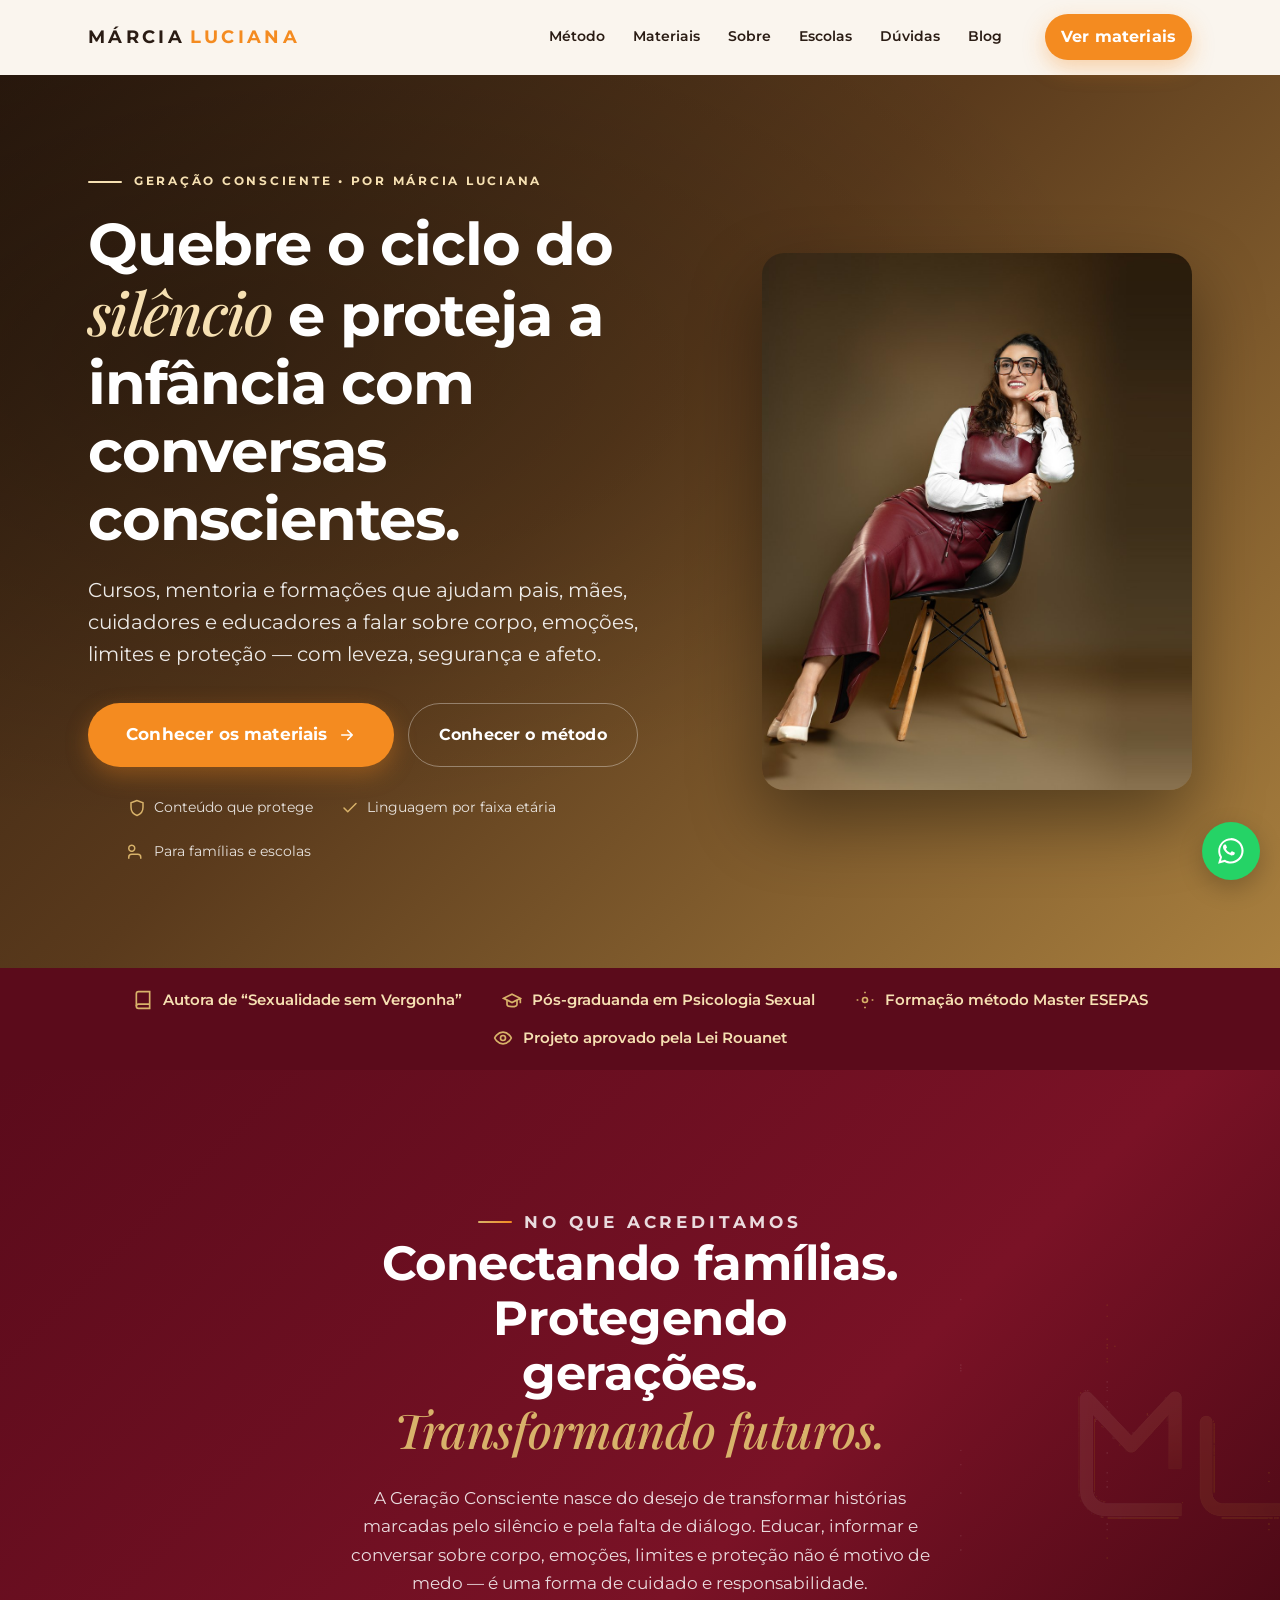
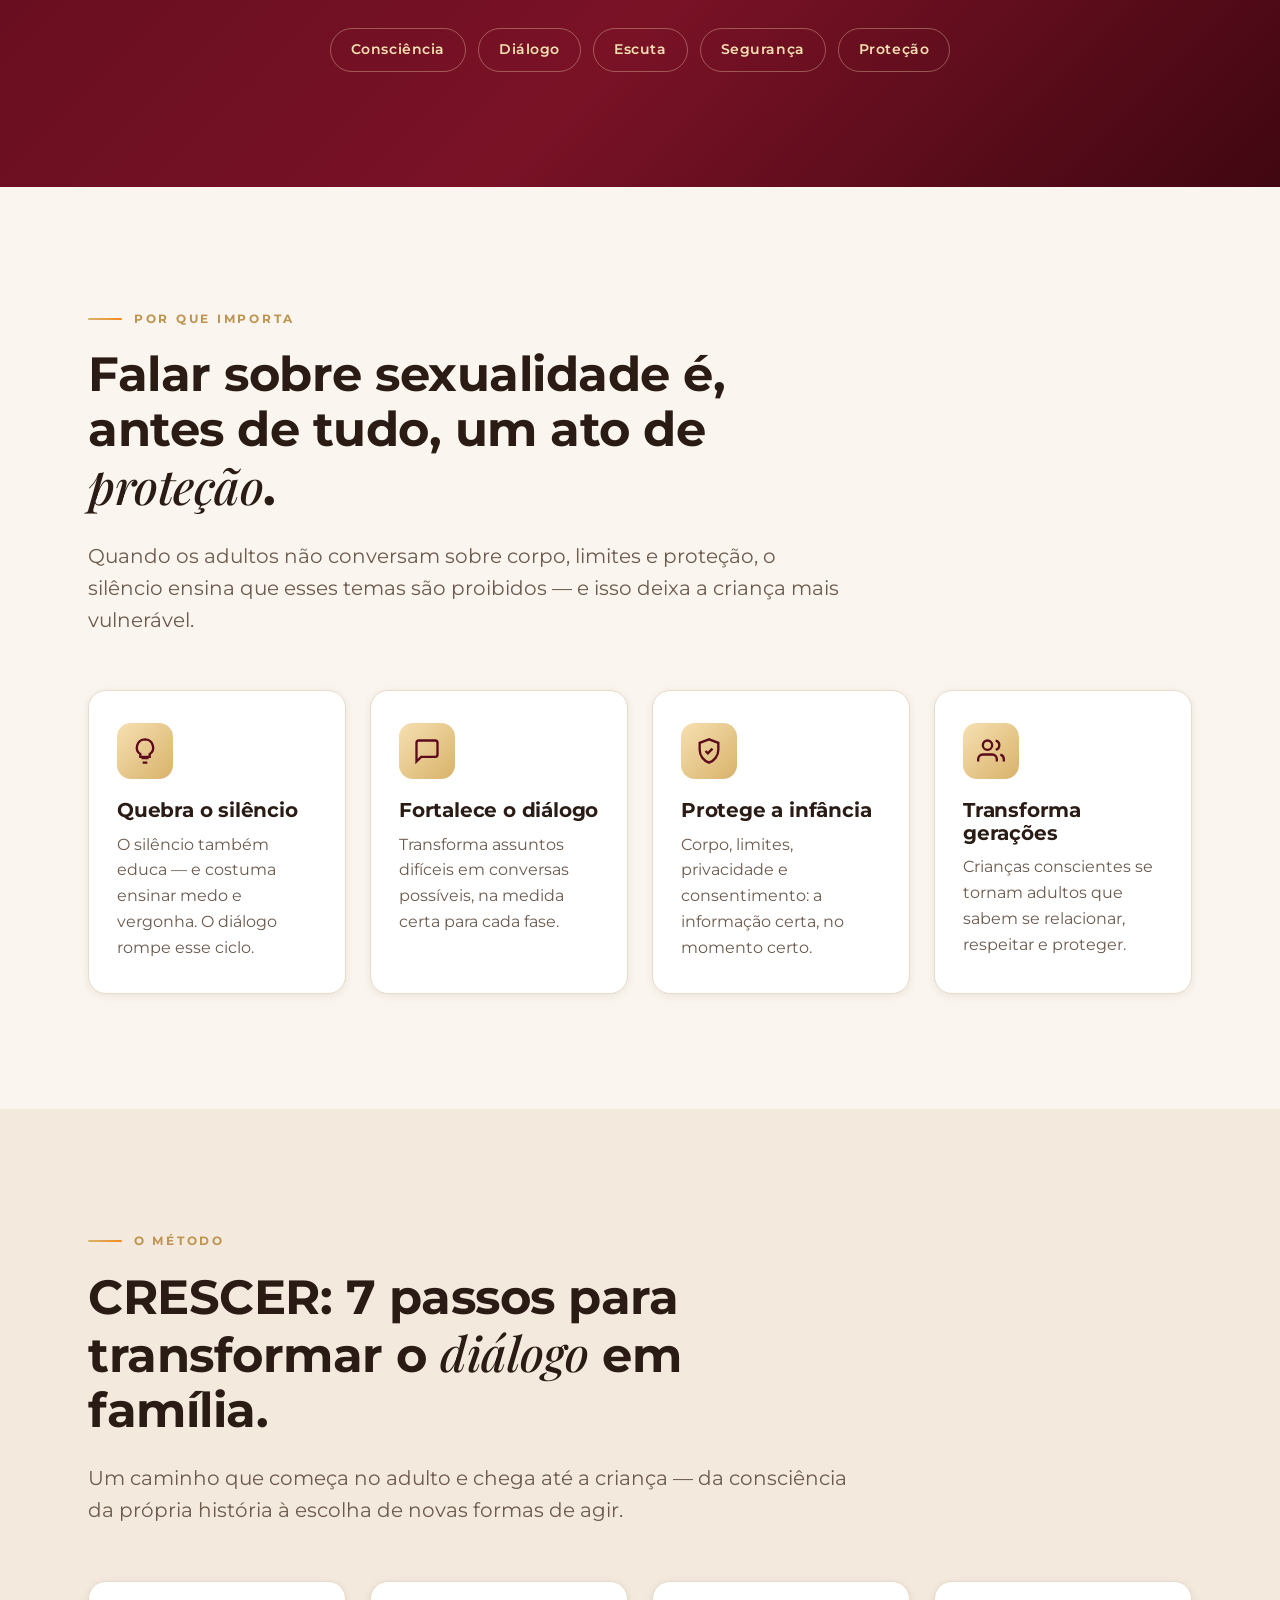
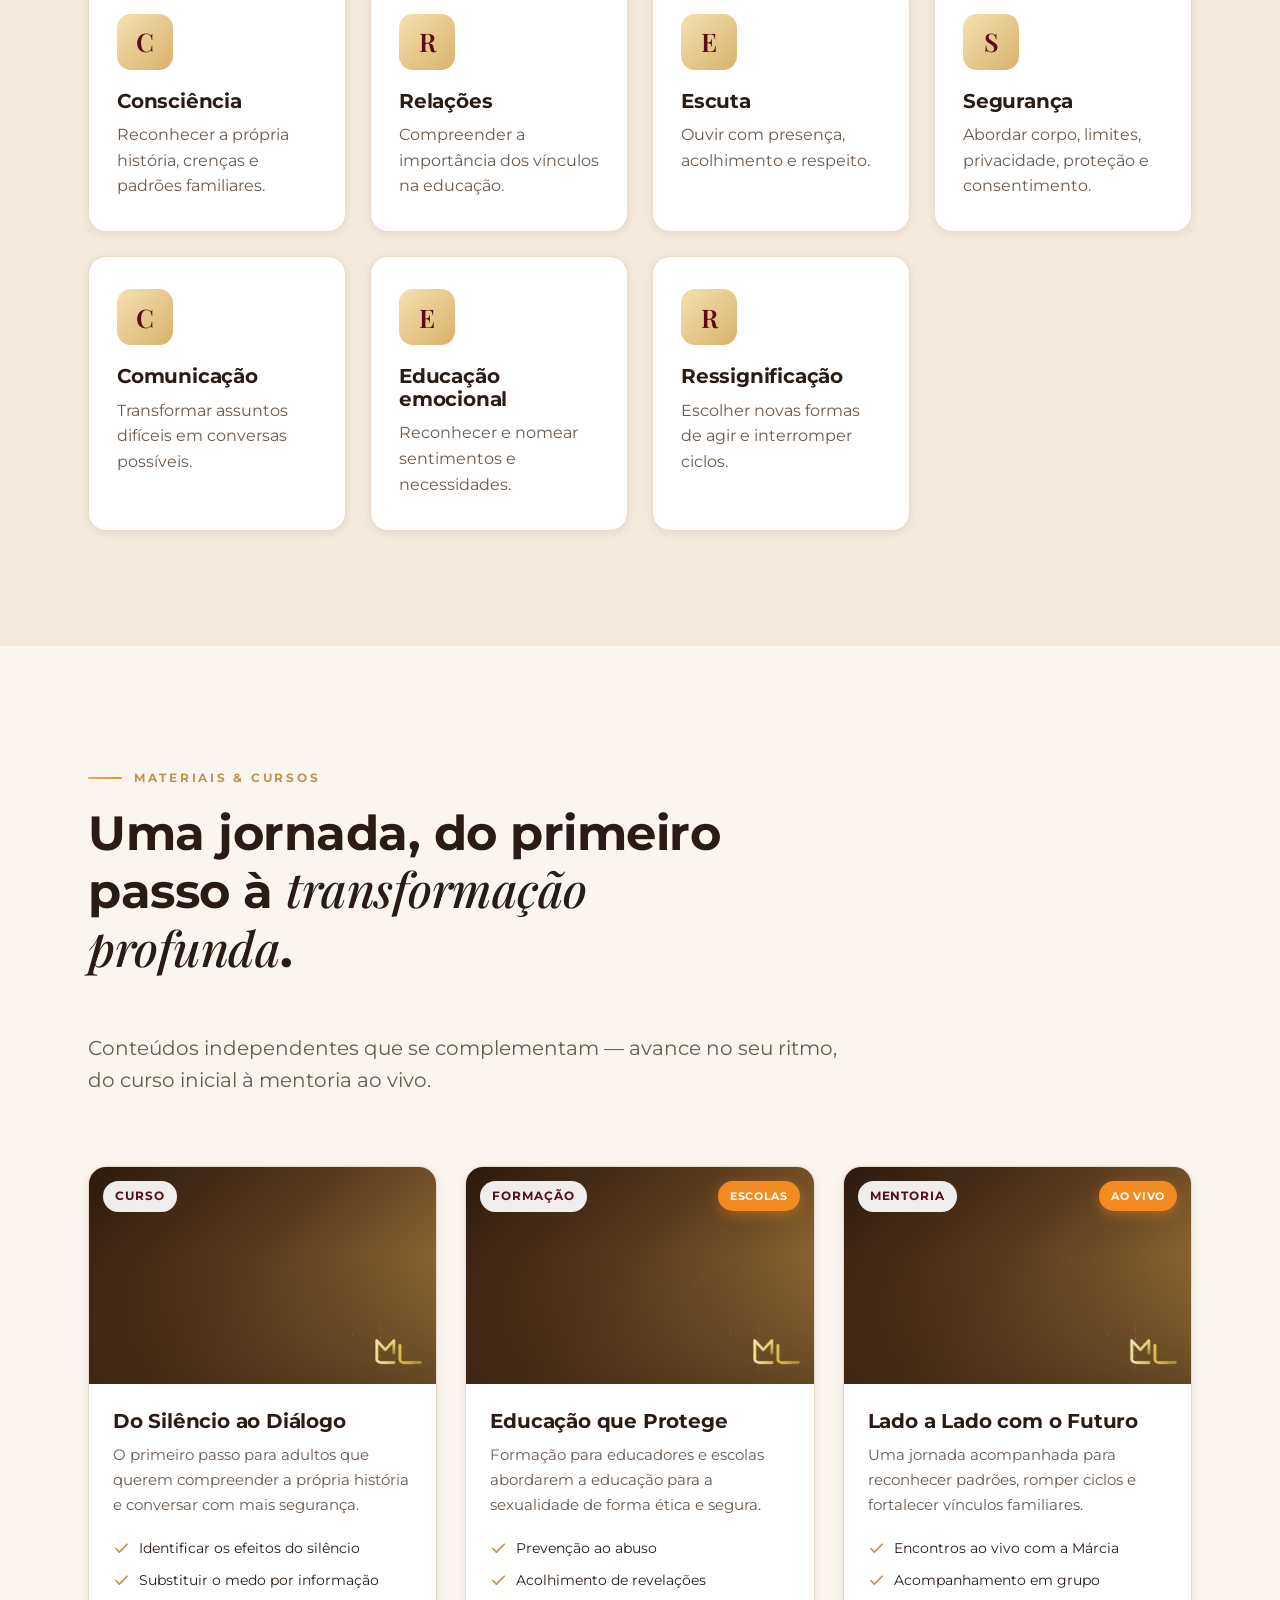
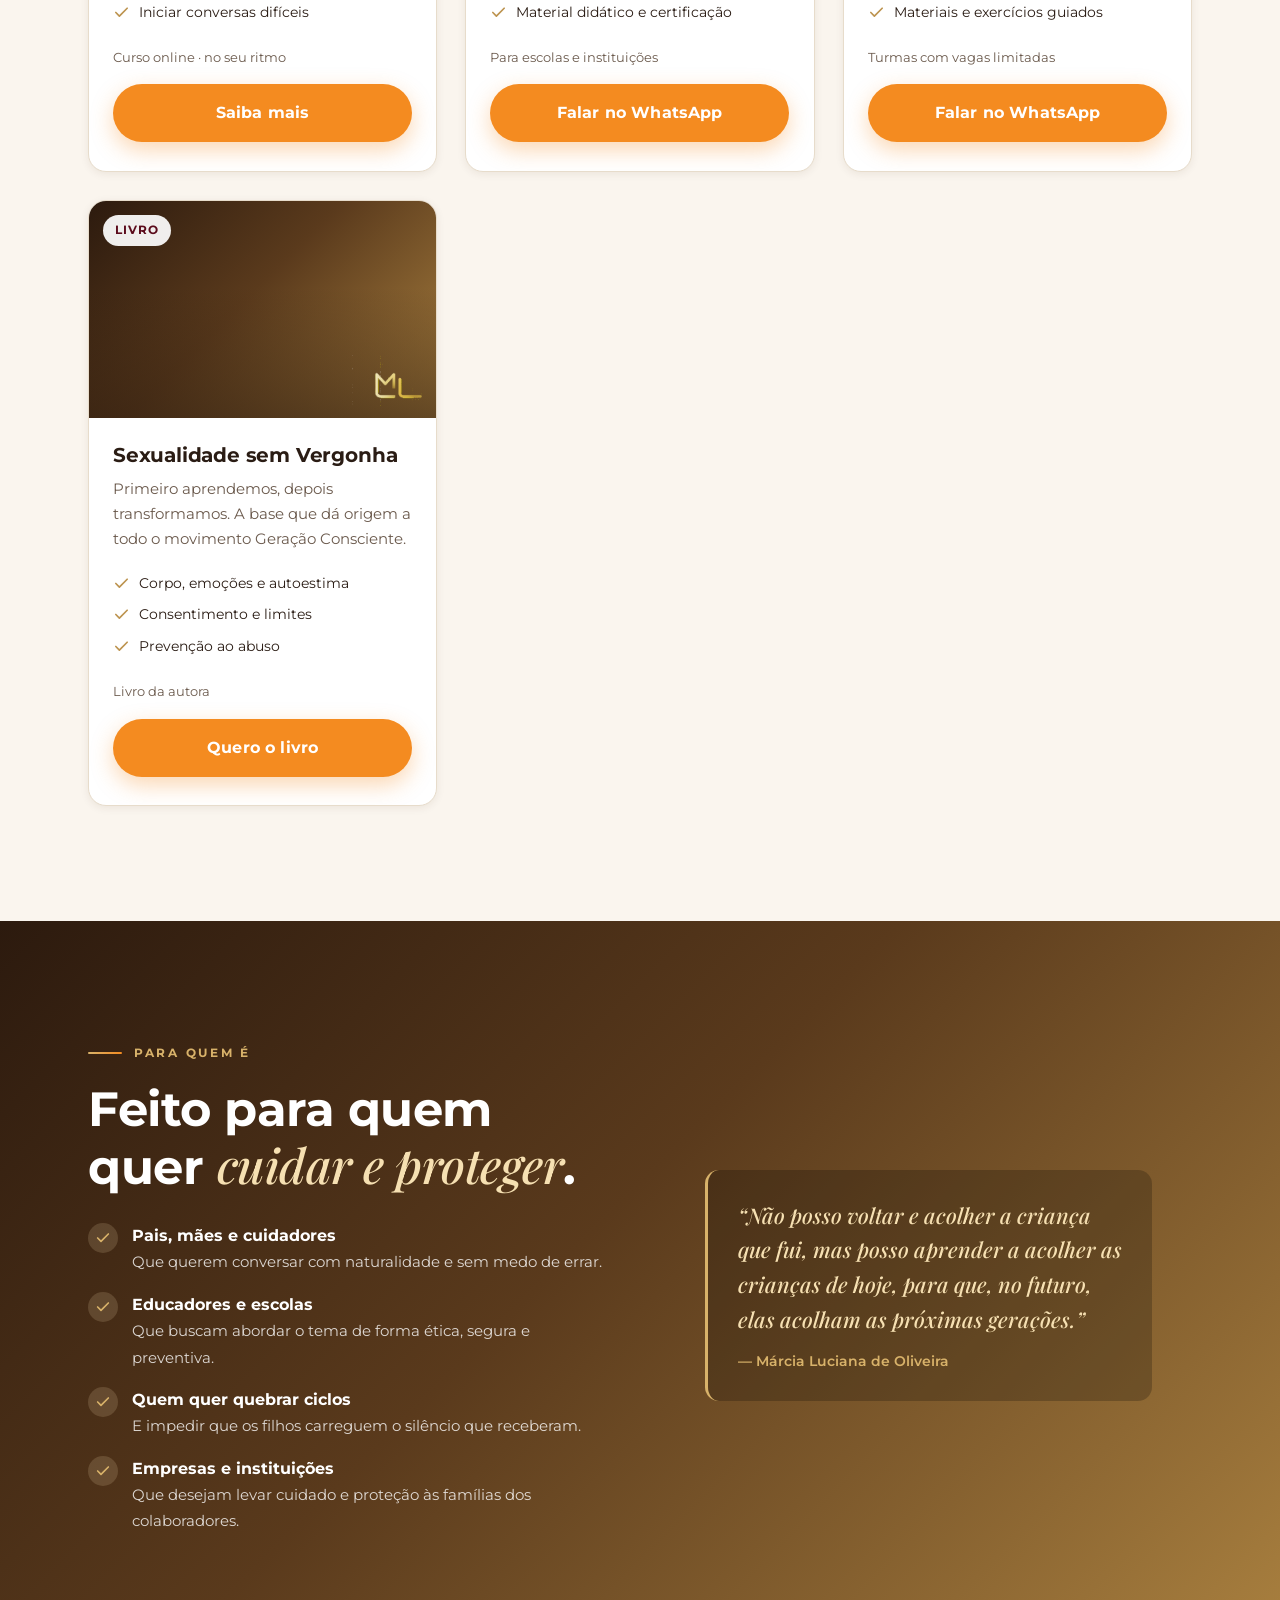
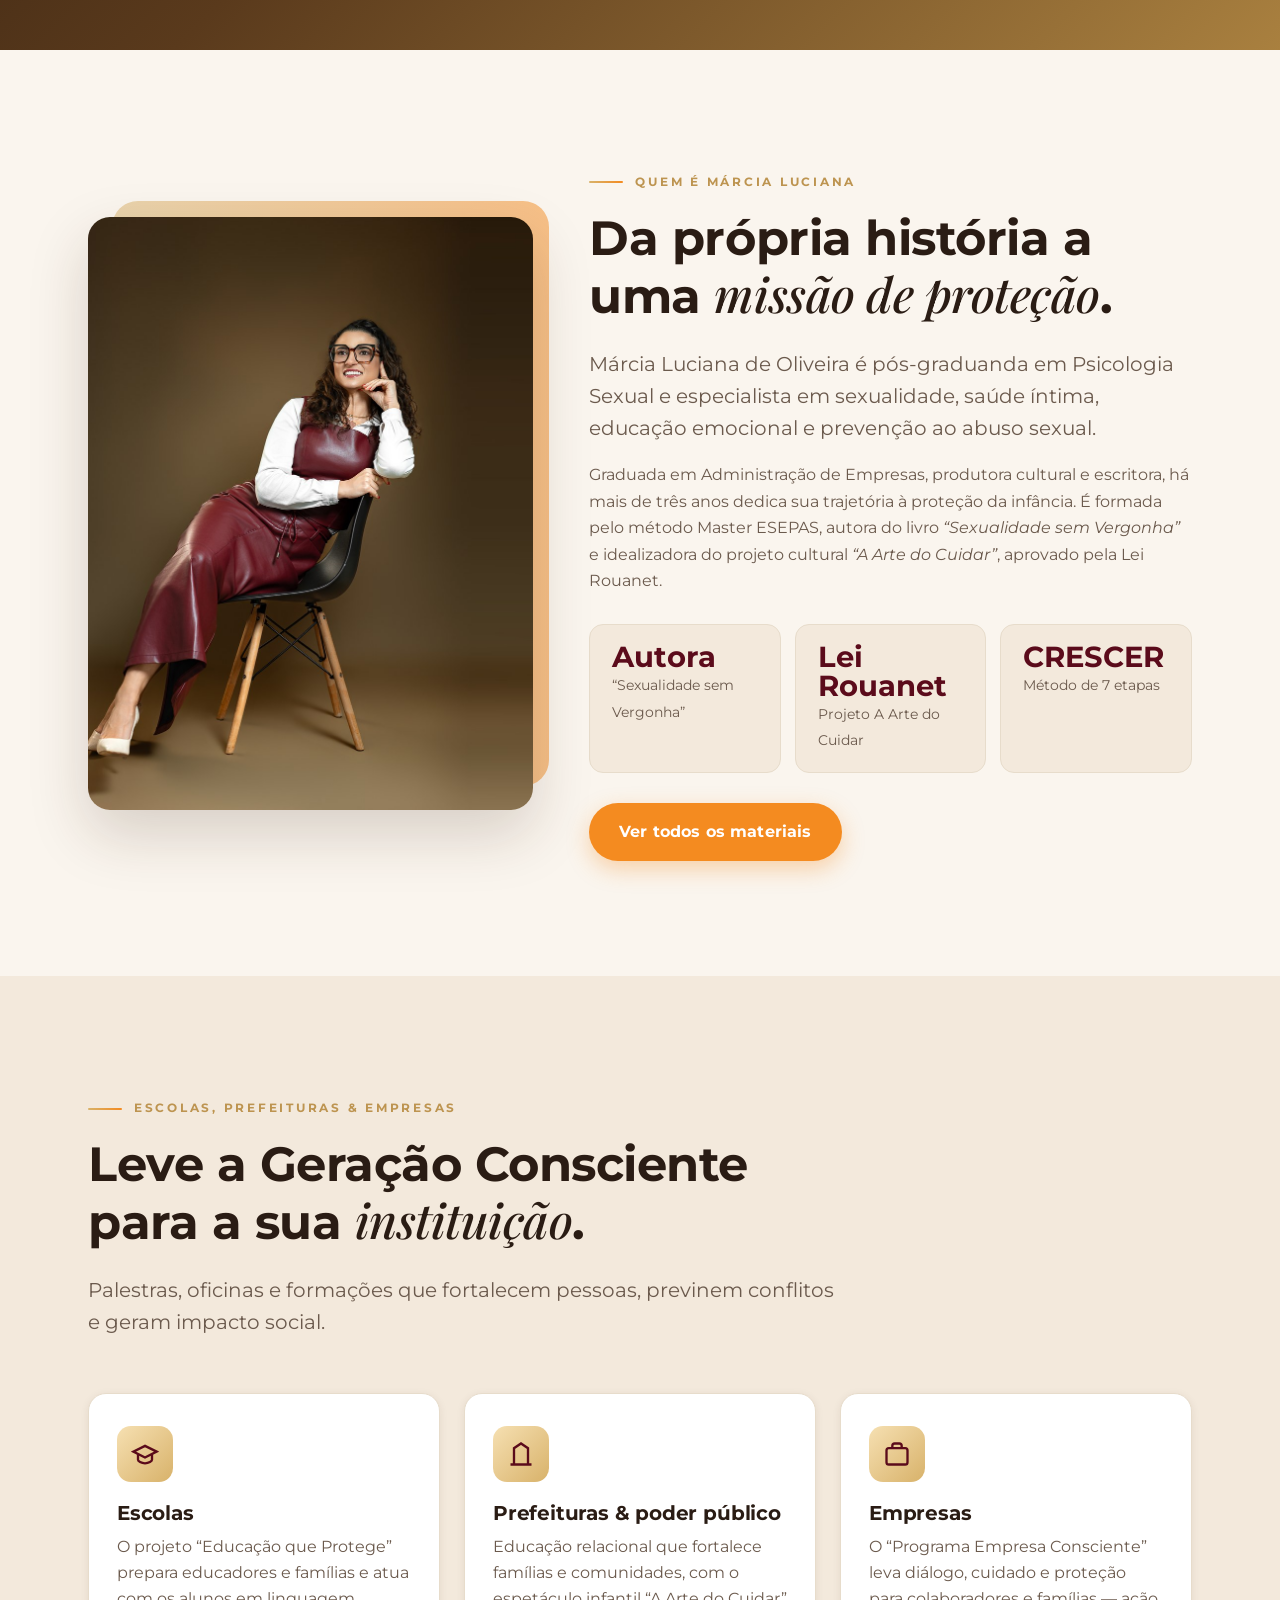
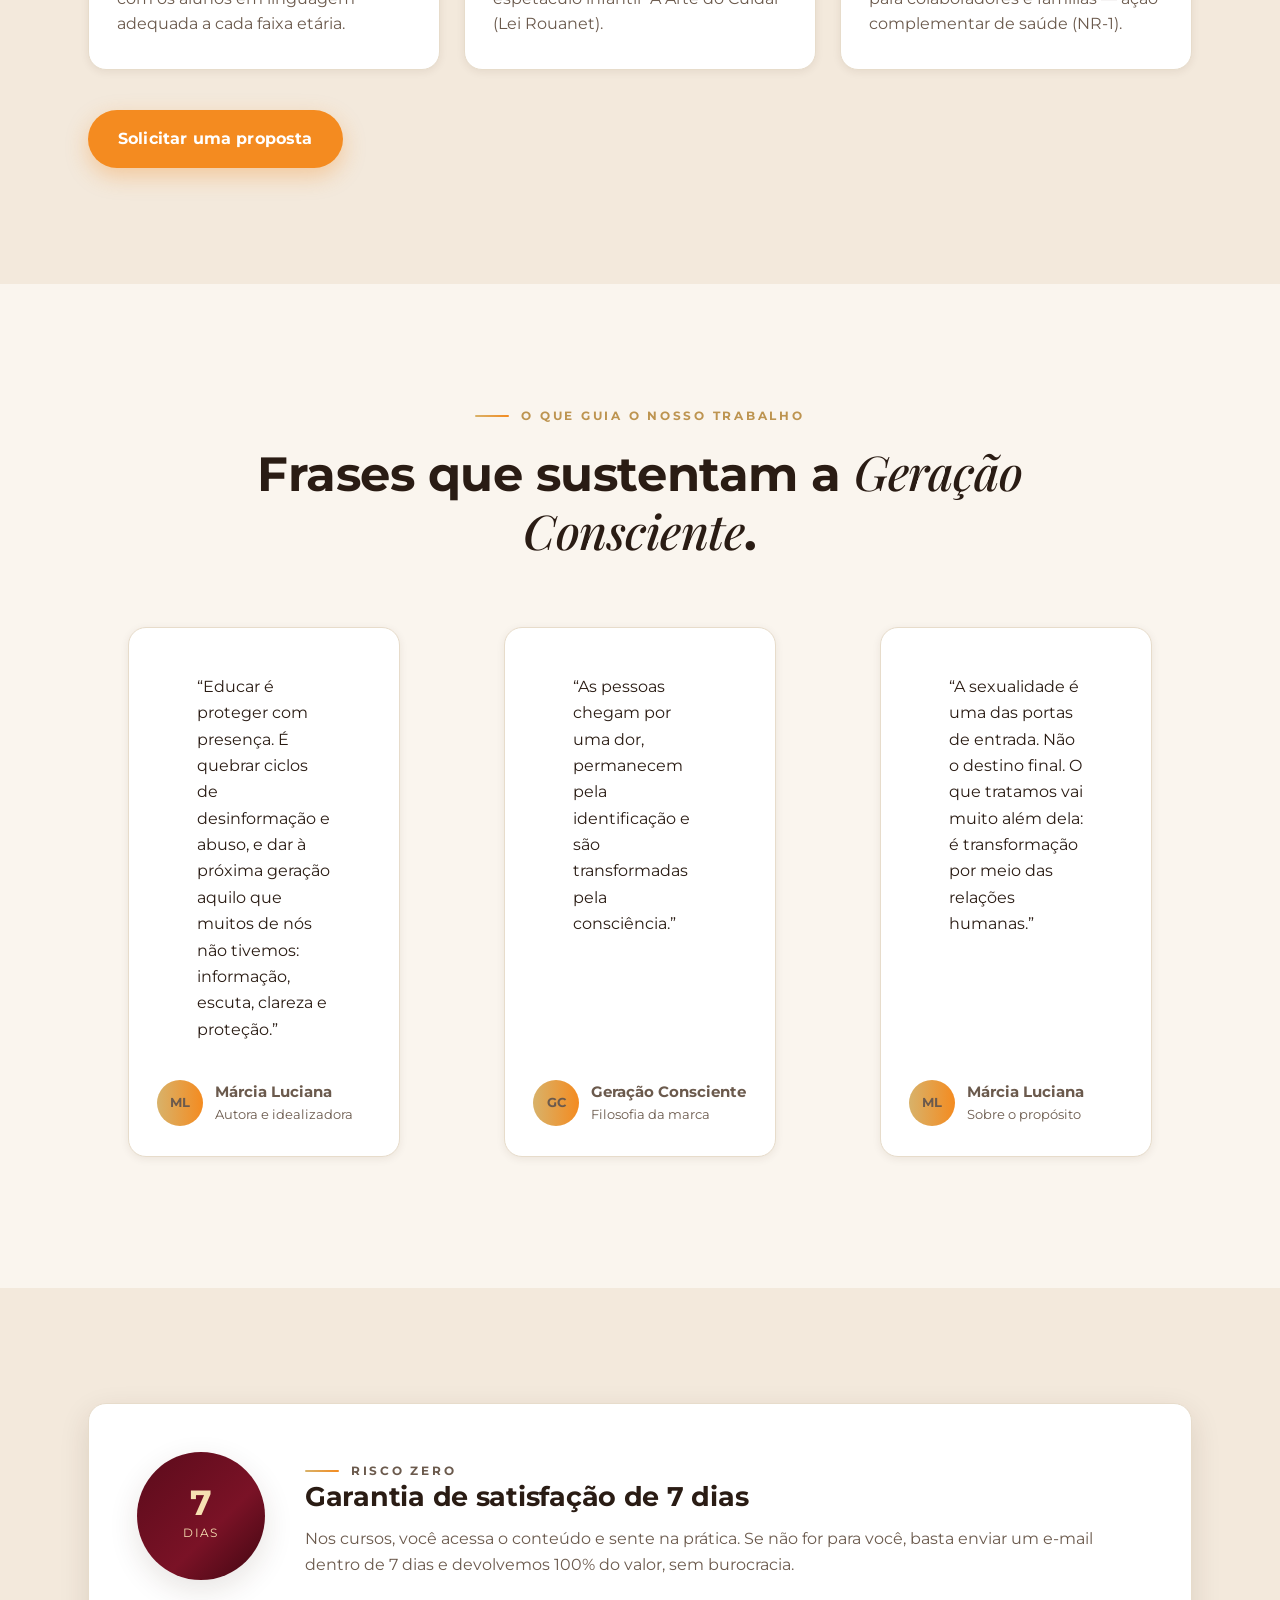
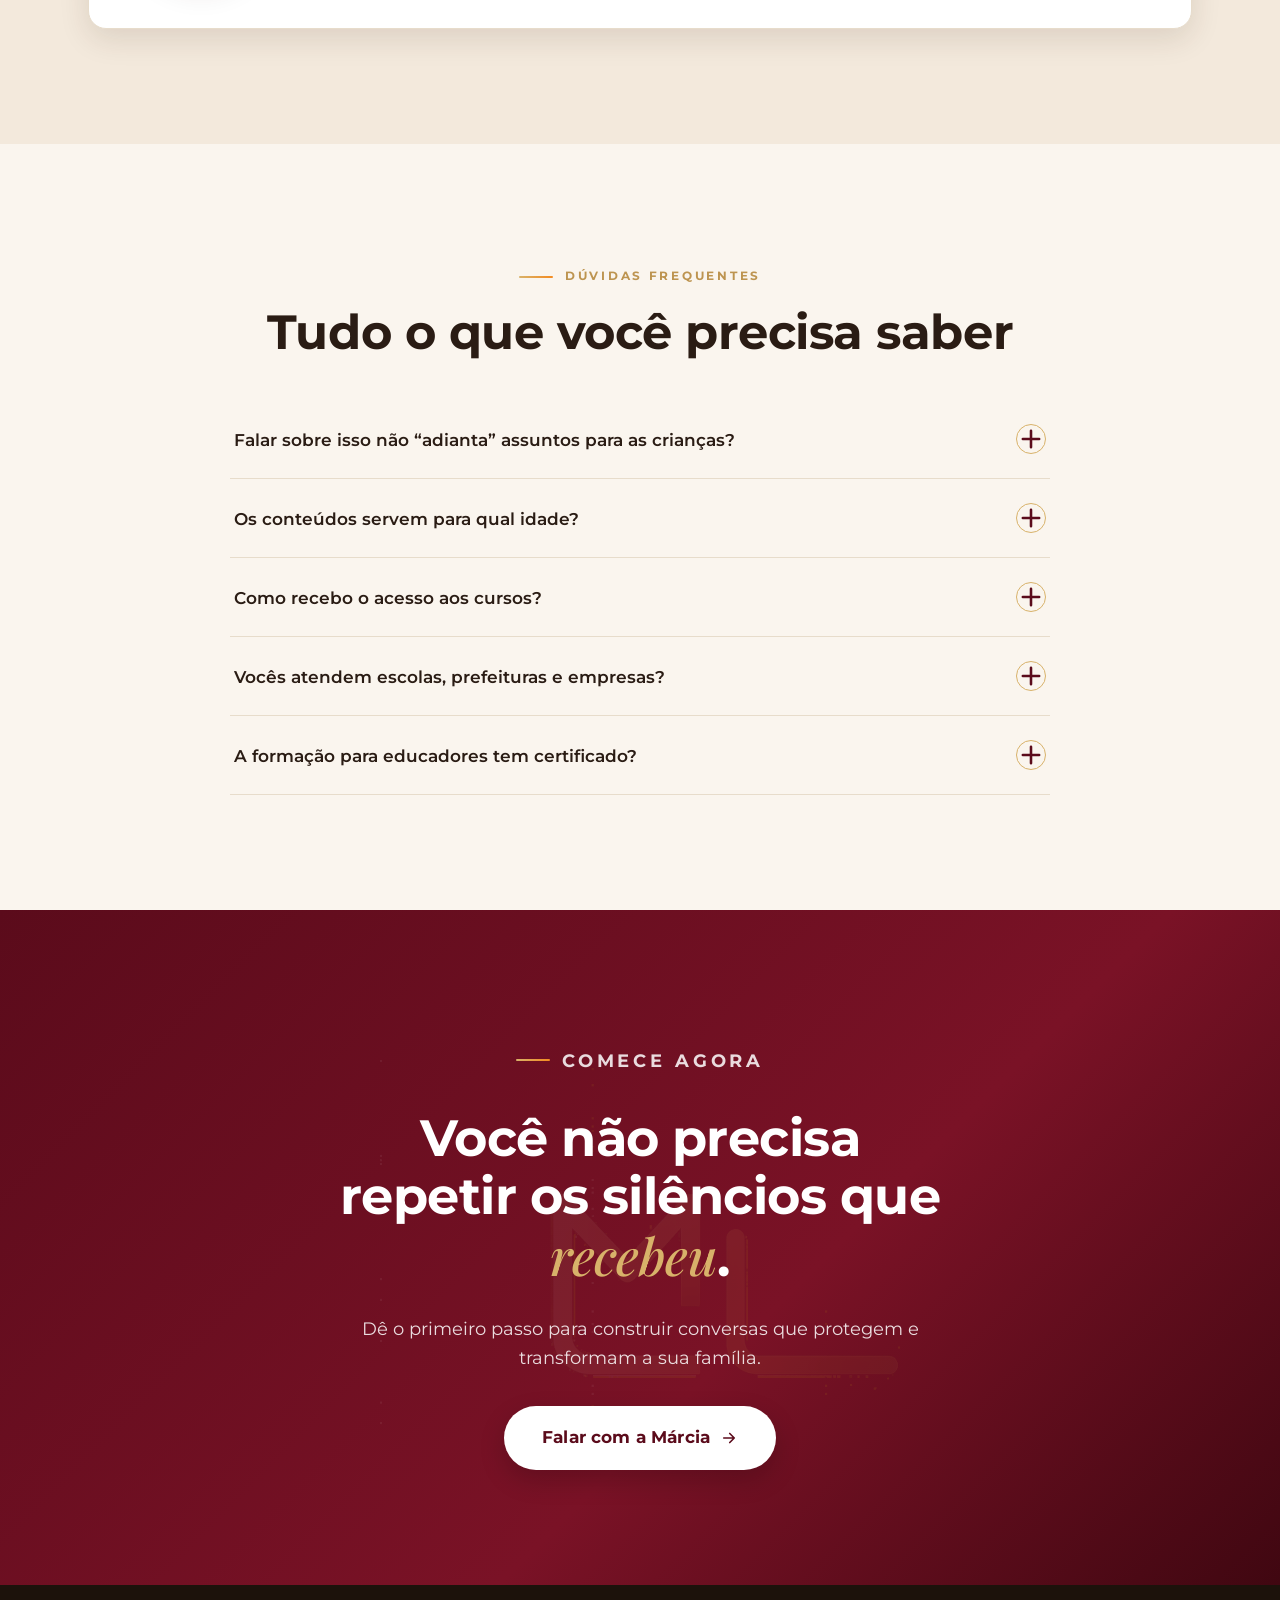
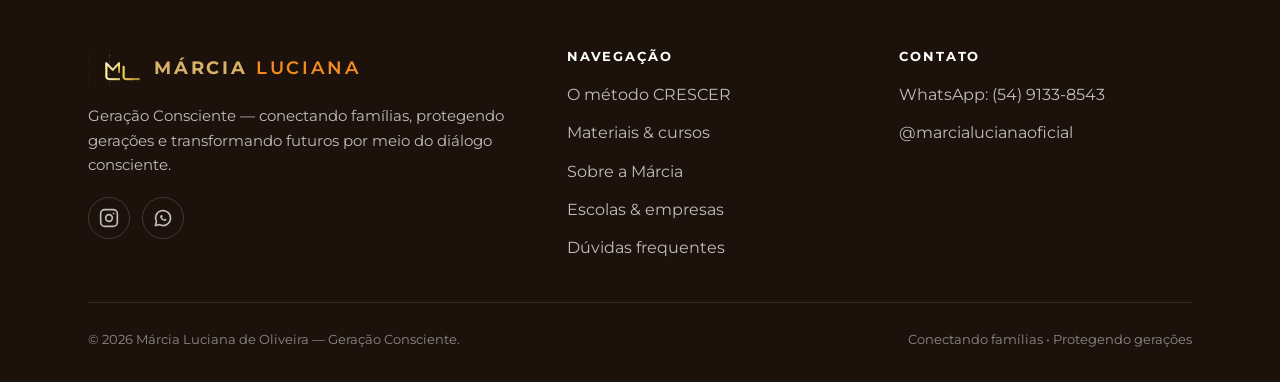
==== commit 687811dc: "Celular: cabeçalho compacto + cards mais enxutos (UX/conversão) - Cabeçalho mobile em 2 linhas: marc" ====
--- a/index.html
+++ b/index.html
@@ -28,8 +28,8 @@
   <link rel="preconnect" href="https://fonts.gstatic.com" crossorigin />
   <link href="https://fonts.googleapis.com/css2?family=Montserrat:ital,wght@0,300;0,400;0,500;0,600;0,700;0,800;1,400&family=Playfair+Display:ital,wght@1,500;1,600&display=swap" rel="stylesheet" />
 
-  <link rel="stylesheet" href="assets/css/styles.css?v=9" />
-  <script src="assets/js/pixel.js"></script>
+  <link rel="stylesheet" href="assets/css/styles.css?v=11" />
+  <script src="assets/js/pixel.js?v=1"></script>
 
   <!-- Dados estruturados (SEO) -->
   <script type="application/ld+json">
@@ -61,8 +61,8 @@
         <a href="#escolas">Escolas</a>
         <a href="#faq">Dúvidas</a>
         <a href="blog.html">Blog</a>
-        <a href="#cursos" class="btn">Ver materiais</a>
       </nav>
+      <a href="#cursos" class="btn header__cta">Ver materiais</a>
     </div>
   </header>
 
--- a/assets/css/styles.css
+++ b/assets/css/styles.css
@@ -150,13 +150,13 @@
 .brand b { font-weight: 700; color: var(--tinta); }
 .brand span { color: var(--laranja); font-weight: 700; }
 
-.nav { display: flex; flex-wrap: wrap; align-items: center; justify-content: flex-end; gap: 4px 6px; }
+.nav { display: flex; flex-wrap: wrap; align-items: center; justify-content: flex-end; gap: 4px 6px; margin-left: auto; }
 .nav a {
   padding: 9px 11px; font-size: .9rem; font-weight: 600; color: var(--tinta);
   border-radius: 8px; transition: color .2s, background .2s; white-space: nowrap;
 }
 .nav a:hover { color: var(--bordo); background: rgba(216, 178, 106, .16); }
-.header .btn { padding: 10px 16px; margin-left: 4px; }
+.header .btn { padding: 10px 16px; margin-left: 8px; }
 
 .nav-toggle {
   display: none; width: 46px; height: 46px; border: 1px solid var(--linha); border-radius: 12px;
@@ -390,11 +390,23 @@
   .footer__brand-col { grid-column: 1 / -1; }
 }
 
-/* Menu sempre visível (sem hambúrguer): em telas estreitas ele quebra
-   para uma nova linha, centralizado, mantendo todos os itens acessíveis. */
+/* Menu sempre visível (sem hambúrguer). No celular, o cabeçalho fica compacto:
+   LINHA 1 = marca + botão "Ver materiais" (sempre à vista);
+   LINHA 2 = os links numa faixa que desliza na horizontal (todos acessíveis). */
 @media (max-width: 640px) {
-  .header__inner { flex-direction: column; gap: 12px; }
-  .nav { justify-content: center; }
+  .header__inner { flex-wrap: wrap; gap: 8px 10px; min-height: 0; padding-block: 10px; }
+  .brand { font-size: 1rem; letter-spacing: .08em; }
+  .header__cta { order: 0; margin-left: auto; padding: 9px 15px; font-size: .85rem; white-space: nowrap; }
+  .nav {
+    order: 1; width: 100%; margin-left: 0;
+    flex-wrap: nowrap; overflow-x: auto; overscroll-behavior-x: contain;
+    justify-content: flex-start; gap: 2px; padding-bottom: 2px;
+    -webkit-overflow-scrolling: touch; scrollbar-width: none;
+    -webkit-mask-image: linear-gradient(90deg, #000 90%, transparent);
+            mask-image: linear-gradient(90deg, #000 90%, transparent);
+  }
+  .nav::-webkit-scrollbar { display: none; }
+  .nav a { flex: 0 0 auto; padding: 7px 10px; font-size: .9rem; }
 }
 
 @media (max-width: 720px) {
@@ -403,9 +415,19 @@
   .footer__bottom { flex-direction: column; }
 }
 
+/* No celular, a "capa" decorativa do card é mais baixa — o conteúdo que
+   vende (título, benefícios e botão) sobe e fica mais perto do polegar. */
+@media (max-width: 640px) {
+  .card__media { aspect-ratio: 16 / 7; }
+  .card__body { padding: 22px 20px 24px; }
+}
+
 @media (max-width: 420px) {
   .hero__badge { left: 0; }
   .cards { grid-template-columns: 1fr; }
+  /* telas bem estreitas: aperta a marca e o botão pra caberem na mesma linha */
+  .brand { font-size: .92rem; letter-spacing: .04em; }
+  .header__cta { padding: 8px 13px; font-size: .82rem; }
 }
 
 /* ==========================================================================
